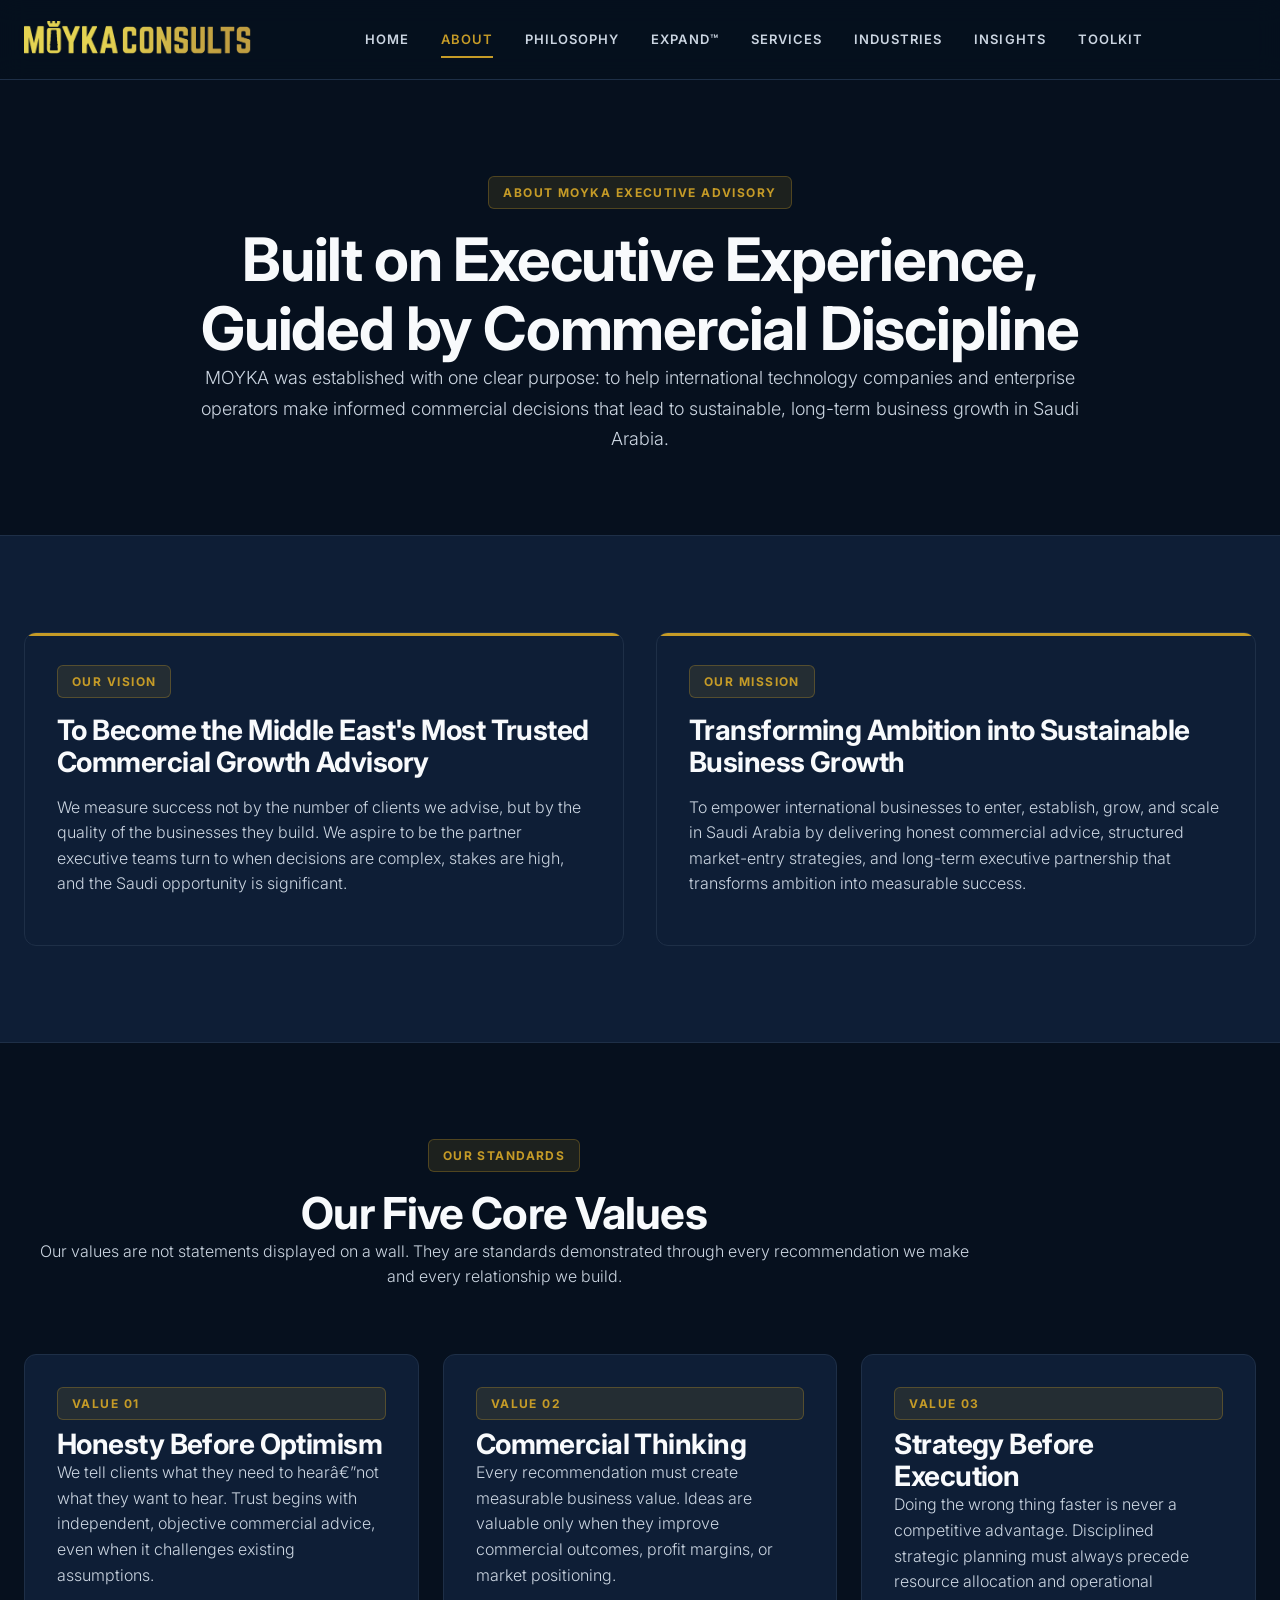
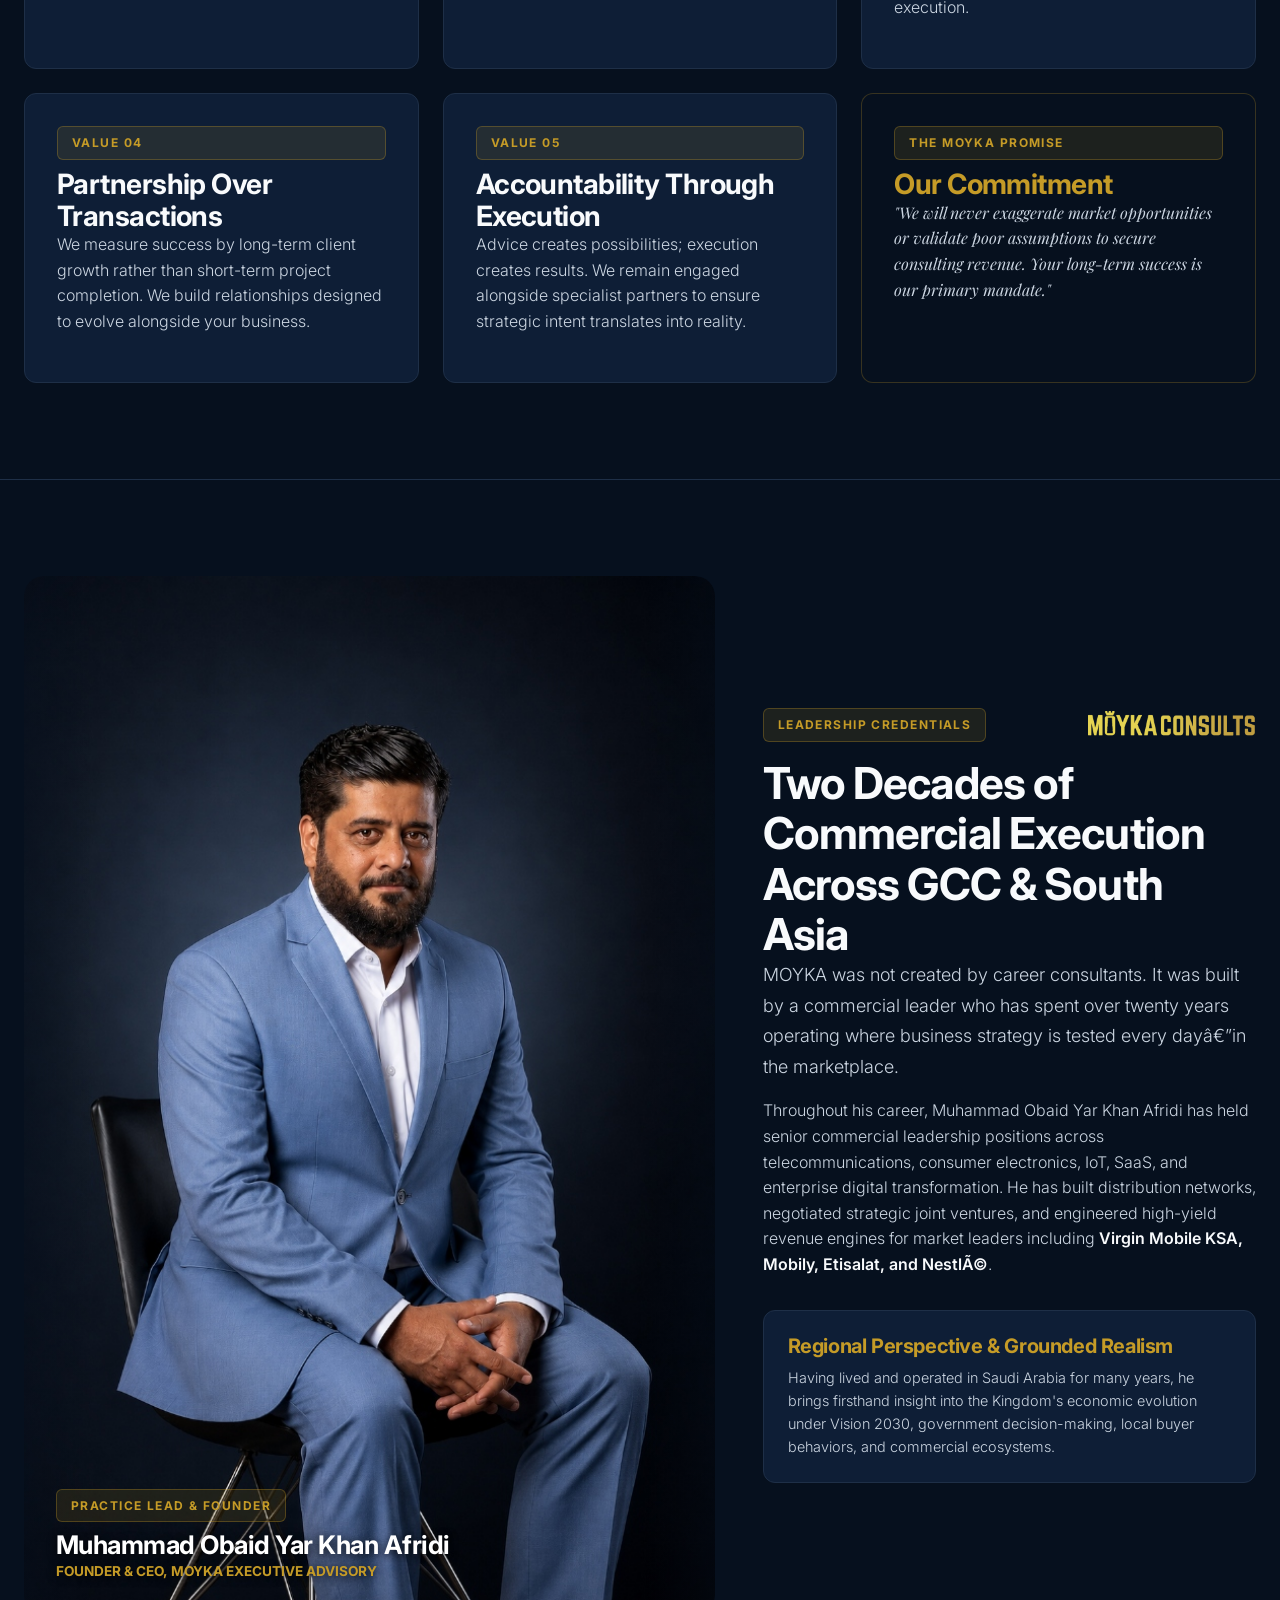
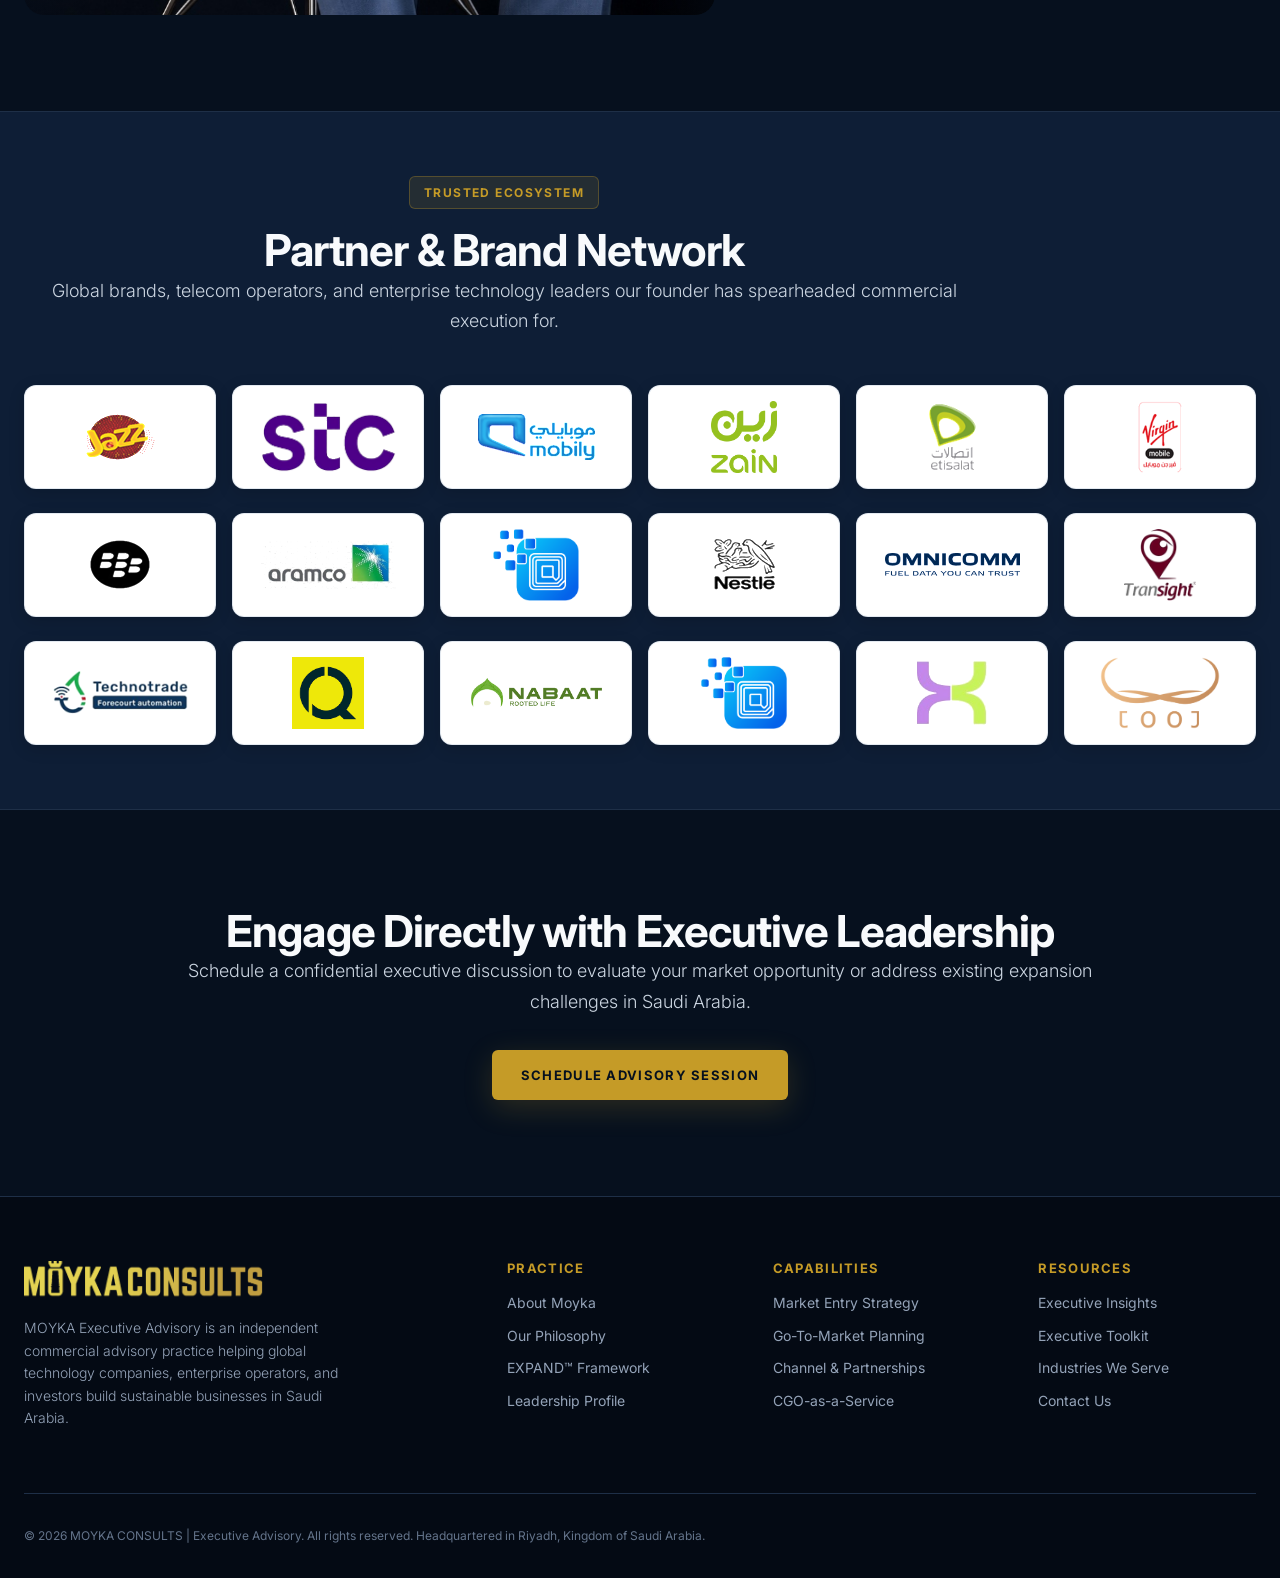
==== about.html @ 483d8759 "Add files via upload" ====
<!DOCTYPE html>
<html lang="en">
<head>
  <meta charset="UTF-8">
  <meta name="viewport" content="width=device-width, initial-scale=1.0">
  <title>About Moyka | MOYKA Executive Advisory</title>
  <meta name="description" content="Learn about MOYKA Executive Advisory, our vision, mission, core values, and founder leadership profile led by Muhammad Obaid Yar Khan Afridi.">
  
  <link rel="preconnect" href="https://fonts.googleapis.com">
  <link rel="preconnect" href="https://fonts.gstatic.com" crossorigin>
  <link href="https://fonts.googleapis.com/css2?family=Inter:wght@300;400;500;600;700;800&family=Playfair+Display:ital,wght@0,500;0,600;0,700;1,400&display=swap" rel="stylesheet">
  
  <link rel="stylesheet" href="assets/css/variables.css">
  <link rel="stylesheet" href="assets/css/global.css">
  <link rel="stylesheet" href="assets/css/components.css">
  <link rel="stylesheet" href="assets/css/pages.css">
</head>
<body>

  <!-- Header -->
  <header class="site-header">
    <div class="container header-container">
      <a href="index.html" class="logo-brand">
        <img src="assets/images/moyka-logo.png" alt="MOYKA CONSULTS" style="height: 38px; width: auto; object-fit: contain;">
      </a>
      <nav class="nav-desktop">
        <a href="index.html" class="nav-link">Home</a>
        <a href="about.html" class="nav-link active">About</a>
        <a href="philosophy.html" class="nav-link">Philosophy</a>
        <a href="expand.html" class="nav-link">EXPAND&trade;</a>
        <a href="services.html" class="nav-link">Services</a>
        <a href="industries.html" class="nav-link">Industries</a>
        <a href="insights.html" class="nav-link">Insights</a>
        <a href="toolkit.html" class="nav-link">Toolkit</a>
      </nav>
      <div style="display: flex; align-items: center; gap: 1.25rem;">
        <a href="contact.html" class="btn btn-outline-gold" style="display: none; @media(min-width: 768px){display: inline-flex;}">Get Diagnostic Audit</a>
        <button type="button" class="mobile-menu-btn" id="mobile-menu-btn" aria-label="Toggle menu">
          <span></span><span></span><span></span>
        </button>
      </div>
    </div>
  </header>

  <!-- Mobile Drawer -->
  <div class="mobile-drawer" id="mobile-drawer">
    <div style="display: flex; justify-content: center; margin-bottom: 1rem;">
      <img src="assets/images/moyka-logo.png" alt="MOYKA CONSULTS" style="height: 36px; width: auto;">
    </div>
    <a href="index.html" class="nav-link">Home</a>
    <a href="about.html" class="nav-link active">About Moyka</a>
    <a href="philosophy.html" class="nav-link">Our Philosophy</a>
    <a href="expand.html" class="nav-link">The EXPAND&trade; Framework</a>
    <a href="services.html" class="nav-link">Executive Services</a>
    <a href="industries.html" class="nav-link">Industries We Serve</a>
    <a href="insights.html" class="nav-link">Thought Leadership</a>
    <a href="toolkit.html" class="nav-link">Executive Toolkit</a>
    <a href="contact.html" class="btn btn-gold" style="margin-top: 1rem; width: 100%;">Book Advisory Call</a>
  </div>

  <main>
    <!-- PAGE HERO -->
    <section class="bg-deep" style="padding-top: var(--space-4xl); padding-bottom: var(--space-3xl);">
      <div class="container text-center container-narrow">
        <span class="badge-tag">ABOUT MOYKA EXECUTIVE ADVISORY</span>
        <h1 style="margin-top: var(--space-md);">Built on Executive Experience, Guided by Commercial Discipline</h1>
        <p class="lead">MOYKA was established with one clear purpose: to help international technology companies and enterprise operators make informed commercial decisions that lead to sustainable, long-term business growth in Saudi Arabia.</p>
      </div>
    </section>

    <!-- VISION & MISSION -->
    <section class="bg-slate section-border-top">
      <div class="container">
        <div class="grid-2col">
          <div class="card-executive card-gold-accent">
            <span class="badge-tag" style="align-self: flex-start; margin-bottom: var(--space-md);">OUR VISION</span>
            <h3 style="margin-bottom: var(--space-md);">To Become the Middle East's Most Trusted Commercial Growth Advisory</h3>
            <p>We measure success not by the number of clients we advise, but by the quality of the businesses they build. We aspire to be the partner executive teams turn to when decisions are complex, stakes are high, and the Saudi opportunity is significant.</p>
          </div>

          <div class="card-executive card-gold-accent">
            <span class="badge-tag" style="align-self: flex-start; margin-bottom: var(--space-md);">OUR MISSION</span>
            <h3 style="margin-bottom: var(--space-md);">Transforming Ambition into Sustainable Business Growth</h3>
            <p>To empower international businesses to enter, establish, grow, and scale in Saudi Arabia by delivering honest commercial advice, structured market-entry strategies, and long-term executive partnership that transforms ambition into measurable success.</p>
          </div>
        </div>
      </div>
    </section>

    <!-- CORE VALUES -->
    <section class="bg-deep section-border-top">
      <div class="container">
        <div class="text-center container-narrow" style="margin-bottom: var(--space-3xl);">
          <span class="badge-tag">OUR STANDARDS</span>
          <h2 style="margin-top: var(--space-md);">Our Five Core Values</h2>
          <p>Our values are not statements displayed on a wall. They are standards demonstrated through every recommendation we make and every relationship we build.</p>
        </div>

        <div class="grid-3col">
          <div class="card-executive">
            <span class="badge-tag" style="margin-bottom: var(--space-sm);">VALUE 01</span>
            <h3>Honesty Before Optimism</h3>
            <p>We tell clients what they need to hearâ€”not what they want to hear. Trust begins with independent, objective commercial advice, even when it challenges existing assumptions.</p>
          </div>

          <div class="card-executive">
            <span class="badge-tag" style="margin-bottom: var(--space-sm);">VALUE 02</span>
            <h3>Commercial Thinking</h3>
            <p>Every recommendation must create measurable business value. Ideas are valuable only when they improve commercial outcomes, profit margins, or market positioning.</p>
          </div>

          <div class="card-executive">
            <span class="badge-tag" style="margin-bottom: var(--space-sm);">VALUE 03</span>
            <h3>Strategy Before Execution</h3>
            <p>Doing the wrong thing faster is never a competitive advantage. Disciplined strategic planning must always precede resource allocation and operational execution.</p>
          </div>

          <div class="card-executive">
            <span class="badge-tag" style="margin-bottom: var(--space-sm);">VALUE 04</span>
            <h3>Partnership Over Transactions</h3>
            <p>We measure success by long-term client growth rather than short-term project completion. We build relationships designed to evolve alongside your business.</p>
          </div>

          <div class="card-executive">
            <span class="badge-tag" style="margin-bottom: var(--space-sm);">VALUE 05</span>
            <h3>Accountability Through Execution</h3>
            <p>Advice creates possibilities; execution creates results. We remain engaged alongside specialist partners to ensure strategic intent translates into reality.</p>
          </div>

          <div class="card-executive" style="background-color: var(--color-brand-deep); border-color: var(--color-brand-gold-glow);">
            <span class="badge-tag" style="margin-bottom: var(--space-sm);">THE MOYKA PROMISE</span>
            <h3 style="color: var(--color-brand-gold);">Our Commitment</h3>
            <p class="font-serif" style="font-style: italic;">"We will never exaggerate market opportunities or validate poor assumptions to secure consulting revenue. Your long-term success is our primary mandate."</p>
          </div>
        </div>
      </div>
    </section>

    <!-- FOUNDER & LEADERSHIP CREDENTIALS SEGMENT -->
    <section id="leadership" class="bg-deep section-border-top">
      <div class="container">
        <div class="hero-grid">
          <!-- Seamless Borderless Founder Portrait Container -->
          <div>
            <div class="founder-seamless-container">
              <img src="assets/images/founder-full.jpg" alt="Muhammad Obaid Yar Khan Afridi - Founder & Practice Lead" class="founder-seamless-img">
              
              <!-- Multi-directional gradient overlays melting background into website navy theme (#06101E) -->
              <div class="founder-blend-bottom"></div>
              <div class="founder-blend-sides"></div>
              <div class="founder-blend-top"></div>

              <div class="founder-seamless-meta">
                <span class="badge-tag" style="margin-bottom: 8px;">PRACTICE LEAD & FOUNDER</span>
                <h3 style="font-size: 1.6rem; margin-bottom: 2px; color: #FFFFFF; text-shadow: 0 2px 10px rgba(0,0,0,0.8);">Muhammad Obaid Yar Khan Afridi</h3>
                <p style="font-size: 0.85rem; color: var(--color-brand-gold); margin-bottom: 0; font-weight: 700; text-transform: uppercase; text-shadow: 0 2px 8px rgba(0,0,0,0.8);">Founder & CEO, MOYKA Executive Advisory</p>
              </div>
            </div>
          </div>

          <!-- Founder Bio & Leadership Credentials Content -->
          <div>
            <div style="display: flex; justify-content: space-between; align-items: center;">
              <span class="badge-tag">LEADERSHIP CREDENTIALS</span>
              <img src="assets/images/moyka-logo.png" alt="MOYKA CONSULTS Logo" style="height: 28px; width: auto;">
            </div>
            <h2 style="margin-top: var(--space-md);">Two Decades of Commercial Execution Across GCC & South Asia</h2>
            
            <p class="lead">MOYKA was not created by career consultants. It was built by a commercial leader who has spent over twenty years operating where business strategy is tested every dayâ€”in the marketplace.</p>
            
            <p>Throughout his career, Muhammad Obaid Yar Khan Afridi has held senior commercial leadership positions across telecommunications, consumer electronics, IoT, SaaS, and enterprise digital transformation. He has built distribution networks, negotiated strategic joint ventures, and engineered high-yield revenue engines for market leaders including <strong>Virgin Mobile KSA, Mobily, Etisalat, and NestlÃ©</strong>.</p>

            <div style="background: var(--color-brand-slate); padding: var(--space-lg); border-radius: var(--radius-md); border: 1px solid var(--color-brand-border); margin-top: var(--space-xl);">
              <h4 style="color: var(--color-brand-gold); margin-bottom: 8px;">Regional Perspective & Grounded Realism</h4>
              <p style="font-size: 0.9rem; margin-bottom: 0;">Having lived and operated in Saudi Arabia for many years, he brings firsthand insight into the Kingdom's economic evolution under Vision 2030, government decision-making, local buyer behaviors, and commercial ecosystems.</p>
            </div>
          </div>
        </div>
      </div>
    </section>

    <!-- PARTNER & BRAND NETWORK SEGMENT (3 CLEAN ROWS WITH UNIFORM-SIZED CARDS & LOGO WRAPPERS) -->
    <section class="bg-slate section-border-top" style="padding-top: var(--space-3xl); padding-bottom: var(--space-3xl);">
      <div class="container">
        <div class="text-center container-narrow" style="margin-bottom: var(--space-2xl);">
          <span class="badge-tag">TRUSTED ECOSYSTEM</span>
          <h2 style="margin-top: var(--space-md);">Partner & Brand Network</h2>
          <p class="lead">Global brands, telecom operators, and enterprise technology leaders our founder has spearheaded commercial execution for.</p>
        </div>

                <div class="partner-section-clean">
          
          <!-- ROW 1 (6 OFFICIAL BRAND LOGO CARDS) -->
          <div class="partner-row-clean">
            <div class="logo-card-item">
              <div class="logo-img-wrapper">
                <img src="assets/images/logos/logo-aramco.png" alt="Saudi Aramco">
              </div>
            </div>
            <div class="logo-card-item">
              <div class="logo-img-wrapper">
                <img src="assets/images/logos/logo-stc.png" alt="STC Telecom">
              </div>
            </div>
            <div class="logo-card-item">
              <div class="logo-img-wrapper">
                <img src="assets/images/logos/logo-mobily.png" alt="Mobily KSA">
              </div>
            </div>
            <div class="logo-card-item">
              <div class="logo-img-wrapper">
                <img src="assets/images/logos/logo-zain.png" alt="Zain KSA">
              </div>
            </div>
            <div class="logo-card-item">
              <div class="logo-img-wrapper">
                <img src="assets/images/logos/logo-etisalat.png" alt="Etisalat Group">
              </div>
            </div>
            <div class="logo-card-item">
              <div class="logo-img-wrapper">
                <img src="assets/images/logos/logo-virgin.png" alt="Virgin Mobile">
              </div>
            </div>
          </div>

          <!-- ROW 2 (6 OFFICIAL BRAND LOGO CARDS) -->
          <div class="partner-row-clean">
            <div class="logo-card-item">
              <div class="logo-img-wrapper">
                <img src="assets/images/logos/logo-blackberry.png" alt="BlackBerry">
              </div>
            </div>
            <div class="logo-card-item">
              <div class="logo-img-wrapper">
                <img src="assets/images/logos/logo-jazz.png" alt="Jazz Telecom">
              </div>
            </div>
            <div class="logo-card-item">
              <div class="logo-img-wrapper">
                <img src="assets/images/logos/logo-tech-iot.png" alt="IoT & Tech Partner">
              </div>
            </div>
            <div class="logo-card-item">
              <div class="logo-img-wrapper">
                <img src="assets/images/logos/logo-nestle.png" alt="NestlÃ© Global">
              </div>
            </div>
            <div class="logo-card-item">
              <div class="logo-img-wrapper">
                <img src="assets/images/logos/logo-omnicomm.png" alt="Omnicomm IoT">
              </div>
            </div>
            <div class="logo-card-item">
              <div class="logo-img-wrapper">
                <img src="assets/images/logos/logo-transight.png" alt="Transight IoT">
              </div>
            </div>
          </div>

          <!-- ROW 3 (6 OFFICIAL BRAND LOGO CARDS) -->
          <div class="partner-row-clean">
            <div class="logo-card-item">
              <div class="logo-img-wrapper">
                <img src="assets/images/logos/logo-technotrade.png" alt="Technotrade">
              </div>
            </div>
            <div class="logo-card-item">
              <div class="logo-img-wrapper">
                <img src="assets/images/logos/logo-qarrib.png" alt="Qarrib Digital">
              </div>
            </div>
            <div class="logo-card-item">
              <div class="logo-img-wrapper">
                <img src="assets/images/logos/logo-nabaat.png" alt="Nabaat Solutions">
              </div>
            </div>
            <div class="logo-card-item">
              <div class="logo-img-wrapper">
                <img src="assets/images/logos/logo-logigates.png" alt="LogiGates Tech">
              </div>
            </div>
            <div class="logo-card-item">
              <div class="logo-img-wrapper">
                <img src="assets/images/logos/logo-xprologic.png" alt="Xprologic">
              </div>
            </div>
            <div class="logo-card-item">
              <div class="logo-img-wrapper">
                <img src="assets/images/logos/logo-toojwear.png" alt="Toojwear">
              </div>
            </div>
          </div>

        </div>
      </div>
    </section>

    <!-- CALL TO ACTION -->
    <section class="bg-deep section-border-top">
      <div class="container text-center container-narrow">
        <h2>Engage Directly with Executive Leadership</h2>
        <p class="lead" style="margin-bottom: var(--space-xl);">Schedule a confidential executive discussion to evaluate your market opportunity or address existing expansion challenges in Saudi Arabia.</p>
        <a href="contact.html" class="btn btn-gold">Schedule Advisory Session</a>
      </div>
    </section>
  </main>

  <!-- Footer -->
  <footer class="site-footer">
    <div class="container">
      <div class="footer-grid">
        <div class="footer-brand">
          <a href="index.html" class="logo-brand">
            <img src="assets/images/moyka-logo.png" alt="MOYKA CONSULTS" style="height: 40px; width: auto; object-fit: contain;">
          </a>
          <p>MOYKA Executive Advisory is an independent commercial advisory practice helping global technology companies, enterprise operators, and investors build sustainable businesses in Saudi Arabia.</p>
        </div>
        <div>
          <h4 class="footer-title">Practice</h4>
          <div class="footer-links">
            <a href="about.html">About Moyka</a>
            <a href="philosophy.html">Our Philosophy</a>
            <a href="expand.html">EXPAND&trade; Framework</a>
            <a href="about.html#leadership">Leadership Profile</a>
          </div>
        </div>
        <div>
          <h4 class="footer-title">Capabilities</h4>
          <div class="footer-links">
            <a href="services.html">Market Entry Strategy</a>
            <a href="services.html">Go-To-Market Planning</a>
            <a href="services.html">Channel & Partnerships</a>
            <a href="services.html">CGO-as-a-Service</a>
          </div>
        </div>
        <div>
          <h4 class="footer-title">Resources</h4>
          <div class="footer-links">
            <a href="insights.html">Executive Insights</a>
            <a href="toolkit.html">Executive Toolkit</a>
            <a href="industries.html">Industries We Serve</a>
            <a href="contact.html">Contact Us</a>
          </div>
        </div>
      </div>
      <div class="footer-bottom">
        <div>&copy; 2026 MOYKA CONSULTS | Executive Advisory. All rights reserved. Headquartered in Riyadh, Kingdom of Saudi Arabia.</div>
      </div>
    </div>
  </footer>

  <script src="assets/js/main.js"></script>
  <script src="assets/js/interactive.js"></script>
</body>
</html>
---- assets/css/variables.css ----
/* ==========================================================================
   MOYKA EXECUTIVE ADVISORY - CSS VARIABLES & DESIGN TOKENS
   Brand identity derived and evolved from moykaconsults.com
   ========================================================================== */

:root {
  /* Color Palette */
  --color-brand-deep: #06101E;        /* Deep Slate / Dark Navy background */
  --color-brand-slate: #0E1E36;       /* Card & Container surface background */
  --color-brand-slate-hover: #132746; /* Card hover background */
  --color-brand-border: #1E2F47;      /* Subtle 1px border divider */
  --color-brand-border-glow: #2A4365; /* Active/Hover border glow */
  
  --color-brand-gold: #C59B27;        /* Exact Brand Gold */
  --color-brand-gold-hover: #B8972F;  /* Hover/Active brand gold */
  --color-brand-gold-light: rgba(197, 155, 39, 0.12); /* Subtle gold badge background */
  --color-brand-gold-glow: rgba(197, 155, 39, 0.25);  /* Gold outline glow */
  
  --color-brand-accent: #22D3EE;      /* Electric Cyan highlight indicator */
  --color-brand-accent-light: rgba(34, 211, 238, 0.1);

  /* Typography Colors */
  --color-text-primary: #F8FAFC;      /* High contrast white headings */
  --color-text-secondary: #CBD5E1;    /* Standard readable text */
  --color-text-muted: #94A3B8;        /* Muted metadata / labels */
  --color-text-dim: #64748B;          /* Darker muted text */

  /* Typography Fonts */
  --font-sans: 'Inter', -apple-system, BlinkMacSystemFont, 'Segoe UI', Roboto, Helvetica, Arial, sans-serif;
  --font-serif: 'Playfair Display', Georgia, 'Times New Roman', serif;

  /* Font Weights */
  --weight-light: 300;
  --weight-regular: 400;
  --weight-medium: 500;
  --weight-semibold: 600;
  --weight-bold: 700;
  --weight-extrabold: 800;

  /* Spacing Scale */
  --space-xs: 0.25rem;  /* 4px */
  --space-sm: 0.5rem;   /* 8px */
  --space-md: 1rem;     /* 16px */
  --space-lg: 1.5rem;   /* 24px */
  --space-xl: 2rem;     /* 32px */
  --space-2xl: 3rem;    /* 48px */
  --space-3xl: 4rem;    /* 64px */
  --space-4xl: 6rem;    /* 96px */

  /* Layout Boundaries */
  --container-max-width: 1280px;
  --container-narrow-width: 960px;
  --header-height: 80px;

  /* Transitions & Radii */
  --radius-sm: 6px;
  --radius-md: 12px;
  --radius-lg: 20px;
  --radius-xl: 30px;
  --radius-full: 9999px;

  --transition-fast: 0.2s cubic-bezier(0.16, 1, 0.3, 1);
  --transition-normal: 0.35s cubic-bezier(0.16, 1, 0.3, 1);
  --transition-slow: 0.6s cubic-bezier(0.16, 1, 0.3, 1);

  /* Elevation Shadows */
  --shadow-sm: 0 2px 8px rgba(0, 0, 0, 0.4);
  --shadow-md: 0 8px 24px rgba(0, 0, 0, 0.5);
  --shadow-lg: 0 16px 48px rgba(0, 0, 0, 0.6);
  --shadow-gold: 0 8px 30px rgba(197, 155, 39, 0.2);
}
---- assets/css/global.css ----
/* ==========================================================================
   MOYKA EXECUTIVE ADVISORY - GLOBAL STYLES & RESET
   ========================================================================== */

*, *::before, *::after {
  box-sizing: border-box;
  margin: 0;
  padding: 0;
}

html {
  font-family: var(--font-sans);
  font-size: 16px;
  line-height: 1.6;
  color: var(--color-text-secondary);
  background-color: var(--color-brand-deep);
  scroll-behavior: smooth;
  -webkit-font-smoothing: antialiased;
  -moz-osx-font-smoothing: grayscale;
}

body {
  min-height: 100vh;
  display: flex;
  flex-direction: column;
  overflow-x: hidden;
}

/* Typography Base */
h1, h2, h3, h4, h5, h6 {
  color: var(--color-text-primary);
  font-weight: var(--weight-bold);
  line-height: 1.15;
  letter-spacing: -0.02em;
}

h1 { font-size: clamp(2.25rem, 5vw, 3.75rem); }
h2 { font-size: clamp(1.75rem, 3.5vw, 2.75rem); }
h3 { font-size: clamp(1.25rem, 2.5vw, 1.75rem); }
h4 { font-size: clamp(1.1rem, 2vw, 1.25rem); }

p {
  margin-bottom: var(--space-md);
  color: var(--color-text-secondary);
  font-weight: var(--weight-light);
}

p.lead {
  font-size: 1.125rem;
  line-height: 1.7;
  color: var(--color-text-secondary);
}

strong {
  color: var(--color-text-primary);
  font-weight: var(--weight-semibold);
}

a {
  color: var(--color-brand-gold);
  text-decoration: none;
  transition: color var(--transition-fast);
}

a:hover {
  color: var(--color-brand-gold-hover);
}

ul, ol {
  list-style: none;
}

img, svg {
  max-width: 100%;
  height: auto;
  display: block;
}

/* Section Layout Grid & Containers */
.container {
  width: 100%;
  max-width: var(--container-max-width);
  margin-left: auto;
  margin-right: auto;
  padding-left: var(--space-lg);
  padding-right: var(--space-lg);
}

.container-narrow {
  max-width: var(--container-narrow-width);
}

section {
  padding-top: var(--space-3xl);
  padding-bottom: var(--space-3xl);
  position: relative;
}

@media (min-width: 992px) {
  section {
    padding-top: var(--space-4xl);
    padding-bottom: var(--space-4xl);
  }
}

.section-border-top {
  border-top: 1px solid var(--color-brand-border);
}

.section-border-bottom {
  border-bottom: 1px solid var(--color-brand-border);
}

.bg-slate {
  background-color: var(--color-brand-slate);
}

.bg-deep {
  background-color: var(--color-brand-deep);
}

/* Utility Helpers */
.text-center { text-align: center; }
.text-left { text-align: left; }
.text-right { text-align: right; }

.text-gold { color: var(--color-brand-gold); }
.text-cyan { color: var(--color-brand-accent); }
.text-white { color: var(--color-text-primary); }

.font-serif { font-family: var(--font-serif); }
.font-sans { font-family: var(--font-sans); }

.badge-tag {
  display: inline-flex;
  align-items: center;
  gap: var(--space-xs);
  padding: 6px 14px;
  background-color: var(--color-brand-gold-light);
  border: 1px solid rgba(197, 155, 39, 0.3);
  border-radius: var(--radius-sm);
  color: var(--color-brand-gold);
  font-size: 0.75rem;
  font-weight: var(--weight-bold);
  text-transform: uppercase;
  letter-spacing: 0.12em;
}

.badge-tag-cyan {
  background-color: var(--color-brand-accent-light);
  border-color: rgba(34, 211, 238, 0.3);
  color: var(--color-brand-accent);
}

/* Accessibility Focus States */
:focus-visible {
  outline: 2px solid var(--color-brand-gold);
  outline-offset: 4px;
}
---- assets/css/components.css ----
/* ==========================================================================
   MOYKA EXECUTIVE ADVISORY - REUSABLE COMPONENTS
   ========================================================================== */

/* 1. Header & Executive Navbar */
.site-header {
  position: sticky;
  top: 0;
  z-index: 1000;
  height: var(--header-height);
  background-color: rgba(6, 16, 30, 0.94);
  backdrop-filter: blur(12px);
  -webkit-backdrop-filter: blur(12px);
  border-bottom: 1px solid var(--color-brand-border);
  transition: background-color var(--transition-normal);
}

.header-container {
  display: flex;
  align-items: center;
  justify-content: space-between;
  height: 100%;
}

.logo-brand {
  display: flex;
  align-items: center;
  gap: var(--space-md);
  text-decoration: none;
}

.logo-svg {
  height: 36px;
  width: auto;
}

.logo-text {
  font-size: 1.25rem;
  font-weight: var(--weight-extrabold);
  color: var(--color-text-primary);
  letter-spacing: 0.1em;
  text-transform: uppercase;
}

.logo-text span {
  color: var(--color-brand-gold);
}

.nav-desktop {
  display: none;
  align-items: center;
  gap: var(--space-xl);
}

@media (min-width: 1024px) {
  .nav-desktop {
    display: flex;
  }
}

.nav-link {
  font-size: 0.8125rem;
  font-weight: var(--weight-semibold);
  color: var(--color-text-secondary);
  text-transform: uppercase;
  letter-spacing: 0.08em;
  padding: 8px 0;
  position: relative;
  transition: color var(--transition-fast);
}

.nav-link:hover, .nav-link.active {
  color: var(--color-brand-gold);
}

.nav-link.active::after {
  content: '';
  position: absolute;
  bottom: 0;
  left: 0;
  width: 100%;
  height: 2px;
  background-color: var(--color-brand-gold);
}

/* Mobile Toggle */
.mobile-menu-btn {
  display: flex;
  flex-direction: column;
  justify-content: center;
  gap: 6px;
  width: 40px;
  height: 40px;
  background: transparent;
  border: 1px solid var(--color-brand-border);
  border-radius: var(--radius-sm);
  cursor: pointer;
  padding: 8px;
}

@media (min-width: 1024px) {
  .mobile-menu-btn {
    display: none;
  }
}

.mobile-menu-btn span {
  display: block;
  width: 100%;
  height: 2px;
  background-color: var(--color-text-primary);
  transition: transform var(--transition-fast), opacity var(--transition-fast);
}

/* Mobile Drawer */
.mobile-drawer {
  position: fixed;
  top: var(--header-height);
  left: 0;
  width: 100%;
  height: calc(100vh - var(--header-height));
  background-color: var(--color-brand-slate);
  border-bottom: 1px solid var(--color-brand-border);
  padding: var(--space-xl);
  display: flex;
  flex-direction: column;
  gap: var(--space-md);
  transform: translateY(-100%);
  opacity: 0;
  visibility: hidden;
  transition: transform var(--transition-normal), opacity var(--transition-normal), visibility var(--transition-normal);
  z-index: 999;
  overflow-y: auto;
}

.mobile-drawer.open {
  transform: translateY(0);
  opacity: 1;
  visibility: visible;
}

.mobile-drawer .nav-link {
  font-size: 1.1rem;
  padding: var(--space-sm) 0;
  border-bottom: 1px solid var(--color-brand-border);
}

/* 2. Buttons & Actions */
.btn {
  display: inline-flex;
  align-items: center;
  justify-content: center;
  gap: var(--space-sm);
  padding: 14px 28px;
  border-radius: var(--radius-sm);
  font-size: 0.8125rem;
  font-weight: var(--weight-bold);
  text-transform: uppercase;
  letter-spacing: 0.1em;
  transition: all var(--transition-normal);
  cursor: pointer;
  border: 1px solid transparent;
  text-decoration: none;
  white-space: nowrap;
}

.btn-gold {
  background-color: var(--color-brand-gold);
  color: var(--color-brand-deep);
  box-shadow: var(--shadow-gold);
}

.btn-gold:hover {
  background-color: var(--color-brand-gold-hover);
  color: var(--color-brand-deep);
  transform: translateY(-2px);
}

.btn-outline-gold {
  background-color: transparent;
  border-color: rgba(197, 155, 39, 0.6);
  color: var(--color-brand-gold);
}

.btn-outline-gold:hover {
  background-color: var(--color-brand-gold);
  color: var(--color-brand-deep);
  border-color: var(--color-brand-gold);
  transform: translateY(-2px);
}

.btn-ghost {
  background-color: rgba(255, 255, 255, 0.04);
  border-color: var(--color-brand-border);
  color: var(--color-text-primary);
}

.btn-ghost:hover {
  background-color: rgba(255, 255, 255, 0.08);
  border-color: var(--color-brand-border-glow);
  transform: translateY(-2px);
}

/* 3. Cards & Containers */
.card-executive {
  background-color: var(--color-brand-slate);
  border: 1px solid var(--color-brand-border);
  border-radius: var(--radius-md);
  padding: var(--space-xl);
  transition: transform var(--transition-normal), border-color var(--transition-normal), box-shadow var(--transition-normal);
  height: 100%;
  display: flex;
  flex-direction: column;
}

.card-executive:hover {
  border-color: var(--color-brand-border-glow);
  transform: translateY(-4px);
  box-shadow: var(--shadow-md);
}

.card-gold-accent {
  position: relative;
  overflow: hidden;
}

.card-gold-accent::before {
  content: '';
  position: absolute;
  top: 0;
  left: 0;
  right: 0;
  height: 3px;
  background-color: var(--color-brand-gold);
}

/* 4. SEAMLESS BORDERLESS & BACKGROUND-BLENDED FOUNDER PORTRAIT COMPONENT */
.founder-seamless-container {
  position: relative;
  width: 100%;
  border-radius: var(--radius-lg);
  overflow: hidden;
  background: transparent;
  border: none;
  box-shadow: none;
}

.founder-seamless-img {
  width: 100%;
  height: auto;
  max-height: none;
  object-fit: contain;
  display: block;
  border-radius: var(--radius-lg);
  transition: transform var(--transition-slow);
}

.founder-seamless-container:hover .founder-seamless-img {
  transform: scale(1.02);
}

/* Subtle Gradient Edge Blend (preserves full image visibility) */
.founder-blend-bottom {
  position: absolute;
  inset-x: 0;
  bottom: 0;
  height: 25%;
  background: linear-gradient(to top, var(--color-brand-deep) 0%, transparent 100%);
  pointer-events: none;
}

.founder-blend-sides {
  position: absolute;
  inset: 0;
  background: linear-gradient(to right, rgba(6, 16, 30, 0.4) 0%, transparent 10%, transparent 90%, rgba(6, 16, 30, 0.4) 100%);
  pointer-events: none;
}

.founder-blend-top {
  position: absolute;
  inset-x: 0;
  top: 0;
  height: 15%;
  background: linear-gradient(to bottom, rgba(6, 16, 30, 0.4) 0%, transparent 100%);
  pointer-events: none;
}

.founder-seamless-meta {
  position: absolute;
  bottom: 0;
  inset-x: 0;
  padding: var(--space-xl);
  z-index: 10;
  text-align: left;
}

/* 5. Process & Step Cards */
.process-step-card {
  background-color: var(--color-brand-slate);
  border: 1px solid var(--color-brand-border);
  border-radius: var(--radius-md);
  padding: var(--space-lg);
  position: relative;
}

.process-step-num {
  position: absolute;
  top: var(--space-md);
  right: var(--space-md);
  font-size: 1.5rem;
  font-weight: var(--weight-extrabold);
  color: rgba(197, 155, 39, 0.25);
}

/* 6. Form Control Styles */
.form-group {
  margin-bottom: var(--space-lg);
}

.form-label {
  display: block;
  font-size: 0.8125rem;
  font-weight: var(--weight-semibold);
  color: var(--color-text-secondary);
  margin-bottom: var(--space-xs);
  text-transform: uppercase;
  letter-spacing: 0.05em;
}

.form-control {
  width: 100%;
  padding: 14px 18px;
  background-color: var(--color-brand-deep);
  border: 1px solid var(--color-brand-border);
  border-radius: var(--radius-sm);
  color: var(--color-text-primary);
  font-family: var(--font-sans);
  font-size: 0.95rem;
  transition: border-color var(--transition-fast), box-shadow var(--transition-fast);
}

.form-control:focus {
  outline: none;
  border-color: var(--color-brand-gold);
  box-shadow: 0 0 0 3px rgba(197, 155, 39, 0.15);
}

textarea.form-control {
  min-height: 140px;
  resize: vertical;
}

/* 7. Footer */
.site-footer {
  background-color: #040A14;
  border-top: 1px solid var(--color-brand-border);
  padding-top: var(--space-3xl);
  padding-bottom: var(--space-xl);
  margin-top: auto;
}

.footer-grid {
  display: grid;
  grid-template-columns: 1fr;
  gap: var(--space-2xl);
  margin-bottom: var(--space-2xl);
}

@media (min-width: 768px) {
  .footer-grid {
    grid-template-columns: 2fr repeat(3, 1fr);
  }
}

.footer-brand p {
  font-size: 0.875rem;
  color: var(--color-text-muted);
  max-width: 320px;
  margin-top: var(--space-md);
}

.footer-title {
  font-size: 0.8125rem;
  font-weight: var(--weight-bold);
  color: var(--color-brand-gold);
  text-transform: uppercase;
  letter-spacing: 0.1em;
  margin-bottom: var(--space-md);
}

.footer-links {
  display: flex;
  flex-direction: column;
  gap: 10px;
}

.footer-links a {
  color: var(--color-text-muted);
  font-size: 0.875rem;
  transition: color var(--transition-fast);
}

.footer-links a:hover {
  color: var(--color-text-primary);
}

.footer-bottom {
  padding-top: var(--space-xl);
  border-top: 1px solid var(--color-brand-border);
  display: flex;
  flex-direction: column;
  gap: var(--space-md);
  align-items: center;
  justify-content: space-between;
  font-size: 0.75rem;
  color: var(--color-text-dim);
}

@media (min-width: 768px) {
  .footer-bottom {
    flex-direction: row;
  }
}

/* FLOATING EXECUTIVE SCROLL INDICATOR WITH MÖYKA GOLD EMBLEM */
.scroll-indicator-widget {
  position: fixed;
  right: 28px;
  bottom: 28px;
  z-index: 9999;
  width: 52px;
  height: 52px;
  border-radius: 50%;
  background: rgba(11, 26, 44, 0.88);
  backdrop-filter: blur(12px);
  -webkit-backdrop-filter: blur(12px);
  border: 1.5px solid var(--color-brand-gold);
  box-shadow: 0 8px 24px rgba(0, 0, 0, 0.4), 0 0 15px rgba(197, 155, 39, 0.3);
  display: flex;
  align-items: center;
  justify-content: center;
  cursor: pointer;
  opacity: 0;
  visibility: hidden;
  transform: translateY(20px) scale(0.9);
  transition: opacity 0.3s ease, visibility 0.3s ease, transform 0.3s ease, box-shadow 0.3s ease;
}

.scroll-indicator-widget.visible {
  opacity: 1;
  visibility: visible;
  transform: translateY(0) scale(1);
}

.scroll-indicator-widget:hover {
  transform: translateY(-4px) scale(1.08);
  box-shadow: 0 12px 28px rgba(0, 0, 0, 0.5), 0 0 25px rgba(197, 155, 39, 0.6);
  border-color: #F3E5AB;
}

.scroll-indicator-emblem {
  width: 20px;
  height: auto;
  max-height: 28px;
  object-fit: contain;
  transition: transform 0.15s ease-out;
  filter: drop-shadow(0 2px 4px rgba(0, 0, 0, 0.5));
}

/* Progress SVG Ring overlay */
.scroll-progress-ring {
  position: absolute;
  inset: -2px;
  width: 56px;
  height: 56px;
  pointer-events: none;
}

.scroll-progress-circle {
  fill: none;
  stroke: var(--color-brand-gold);
  stroke-width: 2.5;
  stroke-linecap: round;
  stroke-dasharray: 164;
  stroke-dashoffset: 164;
  transition: stroke-dashoffset 0.1s linear;
  transform: rotate(-90deg);
  transform-origin: 50% 50%;
}
---- assets/css/pages.css ----
/* ==========================================================================
   MOYKA EXECUTIVE ADVISORY - PAGE SPECIFIC LAYOUTS
   ========================================================================== */

/* Hero Section Grids */
.hero-grid {
  display: grid;
  grid-template-columns: 1fr;
  gap: var(--space-2xl);
  align-items: center;
}

@media (min-width: 1024px) {
  .hero-grid {
    grid-template-columns: 7fr 5fr;
  }
}

.hero-title {
  margin-top: var(--space-md);
  margin-bottom: var(--space-md);
}

.hero-stats-grid {
  display: grid;
  grid-template-columns: repeat(2, 1fr);
  gap: var(--space-md);
  padding-top: var(--space-lg);
  border-top: 1px solid var(--color-brand-border);
  margin-top: var(--space-xl);
}

@media (min-width: 640px) {
  .hero-stats-grid {
    grid-template-columns: repeat(4, 1fr);
  }
}

.stat-number {
  font-size: 2rem;
  font-weight: var(--weight-extrabold);
  color: var(--color-brand-gold);
  line-height: 1;
}

.stat-label {
  font-size: 0.6875rem;
  font-weight: var(--weight-semibold);
  color: var(--color-text-muted);
  text-transform: uppercase;
  letter-spacing: 0.1em;
  margin-top: 4px;
}

/* Partner & Brand Network - Clean 3 Rows without subheadings */
.partner-section-clean {
  margin-top: var(--space-2xl);
  display: flex;
  flex-direction: column;
  gap: var(--space-lg);
}

.partner-row-clean {
  display: grid;
  grid-template-columns: repeat(2, 1fr);
  gap: var(--space-md);
}

@media (min-width: 640px) {
  .partner-row-clean {
    grid-template-columns: repeat(3, 1fr);
  }
}

@media (min-width: 992px) {
  .partner-row-clean {
    grid-template-columns: repeat(6, 1fr);
  }
}

/* Executive Glass Logo Card */
.logo-card-item {
  background: #FFFFFF;
  border: 1px solid rgba(226, 232, 240, 0.95);
  border-radius: var(--radius-md);
  height: 104px;
  display: flex;
  align-items: center;
  justify-content: center;
  padding: 12px 20px;
  box-shadow: 0 4px 16px rgba(0, 0, 0, 0.15);
  transition: transform var(--transition-fast), box-shadow var(--transition-fast), border-color var(--transition-fast);
}

.logo-card-item:hover {
  transform: translateY(-4px);
  box-shadow: 0 8px 24px rgba(197, 155, 39, 0.28);
  border-color: var(--color-brand-gold);
}

.logo-img-wrapper {
  width: 100%;
  height: 100%;
  display: flex;
  align-items: center;
  justify-content: center;
}

.logo-card-item img {
  max-width: 90%;
  max-height: 72px;
  width: auto;
  height: auto;
  object-fit: contain;
  display: block;
}

/* Comparative Executive Matrix */
.matrix-grid {
  display: grid;
  grid-template-columns: 1fr;
  gap: var(--space-xl);
}

@media (min-width: 992px) {
  .matrix-grid {
    grid-template-columns: 1fr 1fr;
  }
}

.matrix-card-negative {
  background-color: rgba(225, 29, 72, 0.03);
  border: 1px solid rgba(225, 29, 72, 0.15);
  border-radius: var(--radius-lg);
  padding: var(--space-xl);
}

.matrix-card-positive {
  background-color: var(--color-brand-slate);
  border: 1px solid var(--color-brand-gold-glow);
  border-radius: var(--radius-lg);
  padding: var(--space-xl);
  position: relative;
}

.matrix-list {
  display: flex;
  flex-direction: column;
  gap: var(--space-lg);
}

.matrix-item {
  display: flex;
  align-items: flex-start;
  gap: var(--space-md);
}

.matrix-icon {
  width: 24px;
  height: 24px;
  border-radius: 50%;
  display: flex;
  align-items: center;
  justify-content: center;
  shrink: 0;
  font-weight: var(--weight-bold);
  font-size: 0.75rem;
}

.matrix-icon-neg {
  background-color: rgba(225, 29, 72, 0.15);
  color: #F43F5E;
}

.matrix-icon-pos {
  background-color: var(--color-brand-gold-light);
  color: var(--color-brand-gold);
}

/* 6 Decisions Grid */
.grid-3col {
  display: grid;
  grid-template-columns: 1fr;
  gap: var(--space-lg);
}

@media (min-width: 768px) {
  .grid-3col {
    grid-template-columns: repeat(2, 1fr);
  }
}

@media (min-width: 1024px) {
  .grid-3col {
    grid-template-columns: repeat(3, 1fr);
  }
}

.grid-2col {
  display: grid;
  grid-template-columns: 1fr;
  gap: var(--space-xl);
}

@media (min-width: 768px) {
  .grid-2col {
    grid-template-columns: repeat(2, 1fr);
  }
}

/* EXPAND Journey Timeline / Stepper */
.expand-step-item {
  display: grid;
  grid-template-columns: 1fr;
  gap: var(--space-lg);
  background-color: var(--color-brand-slate);
  border: 1px solid var(--color-brand-border);
  border-radius: var(--radius-lg);
  padding: var(--space-xl);
  margin-bottom: var(--space-lg);
}

@media (min-width: 768px) {
  .expand-step-item {
    grid-template-columns: 100px 1fr;
  }
}

.expand-letter-badge {
  width: 80px;
  height: 80px;
  border-radius: var(--radius-md);
  background: linear-gradient(135deg, var(--color-brand-slate-hover), var(--color-brand-deep));
  border: 1px solid var(--color-brand-gold-glow);
  display: flex;
  align-items: center;
  justify-content: center;
  font-size: 2.25rem;
  font-weight: var(--weight-extrabold);
  color: var(--color-brand-gold);
}

/* Accordion Component */
.accordion-item {
  border: 1px solid var(--color-brand-border);
  background-color: var(--color-brand-slate);
  border-radius: var(--radius-md);
  margin-bottom: var(--space-md);
  overflow: hidden;
}

.accordion-header {
  width: 100%;
  padding: var(--space-lg);
  background: transparent;
  border: none;
  color: var(--color-text-primary);
  font-size: 1.05rem;
  font-weight: var(--weight-bold);
  text-align: left;
  display: flex;
  align-items: center;
  justify-content: space-between;
  cursor: pointer;
}

.accordion-header::after {
  content: '+';
  font-size: 1.5rem;
  color: var(--color-brand-gold);
  transition: transform var(--transition-fast);
}

.accordion-item.active .accordion-header::after {
  content: '−';
}

.accordion-body {
  padding: 0 var(--space-lg) var(--space-lg);
  display: none;
  color: var(--color-text-secondary);
  font-size: 0.95rem;
}

.accordion-item.active .accordion-body {
  display: block;
}

/* Toolkit Filter Buttons */
.filter-btn {
  background: var(--color-brand-slate);
  border: 1px solid var(--color-brand-border);
  color: var(--color-text-secondary);
  padding: 8px 20px;
  border-radius: var(--radius-full);
  font-size: 0.85rem;
  font-weight: var(--weight-medium);
  cursor: pointer;
  transition: all var(--transition-fast);
}

.filter-btn:hover,
.filter-btn.active {
  background: var(--color-brand-gold);
  color: var(--color-brand-deep);
  border-color: var(--color-brand-gold);
  font-weight: var(--weight-semibold);
}

/* EXPAND Horizontal Feature List with Gold | Separators */
.expand-feature-list {
  display: flex;
  flex-wrap: wrap;
  align-items: center;
  gap: 8px 0;
  font-size: 0.875rem;
  color: var(--color-text-secondary);
  margin-top: var(--space-md);
  list-style: none;
  padding: 0;
}

.expand-feature-list li {
  display: inline-flex;
  align-items: center;
}

.expand-feature-list li:not(:last-child)::after {
  content: ' | ';
  margin: 0 12px;
  color: var(--color-brand-gold);
  font-weight: 600;
  opacity: 0.85;
}

.filter-btn {
  padding: 8px 18px;
  border-radius: var(--radius-full);
  background-color: var(--color-brand-slate);
  border: 1px solid var(--color-brand-border);
  color: var(--color-text-secondary);
  font-size: 0.8125rem;
  font-weight: var(--weight-semibold);
  cursor: pointer;
  transition: all var(--transition-fast);
}

.filter-btn.active, .filter-btn:hover {
  background-color: var(--color-brand-gold);
  color: var(--color-brand-deep);
  border-color: var(--color-brand-gold);
}
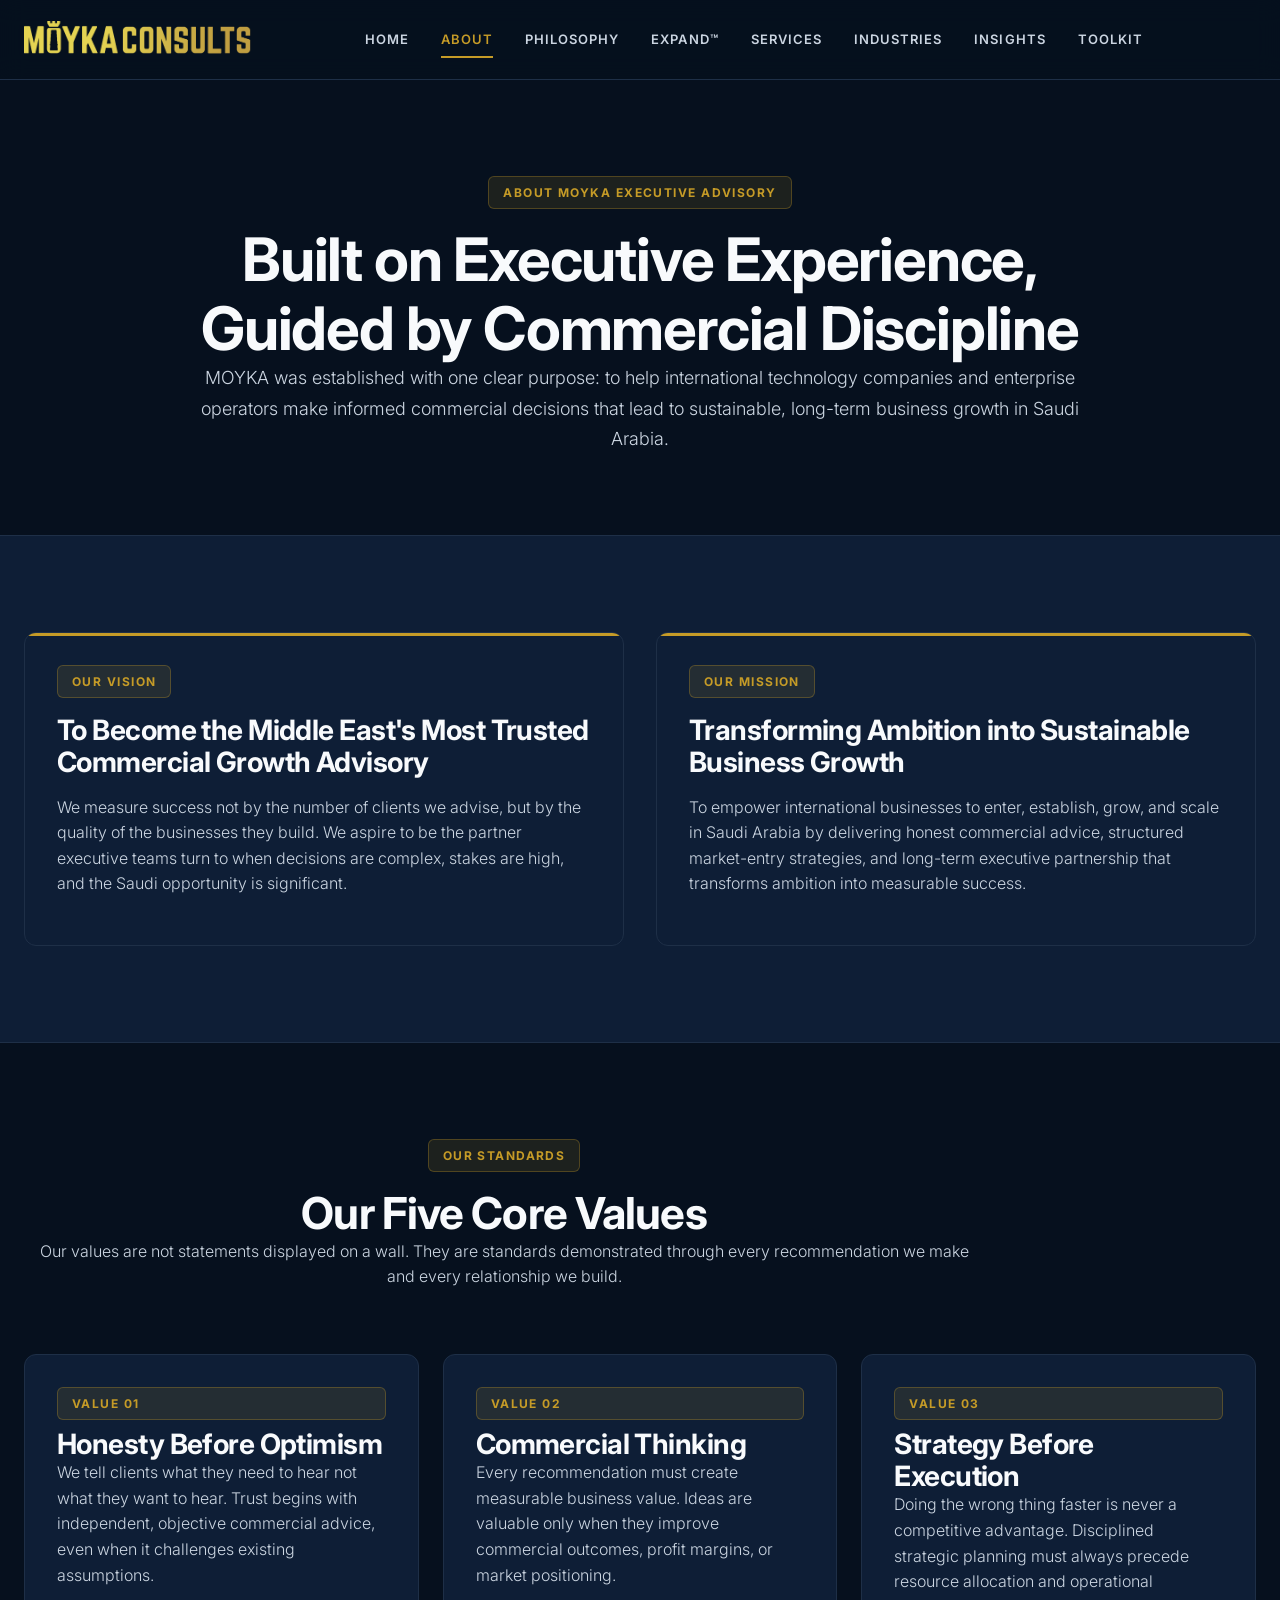
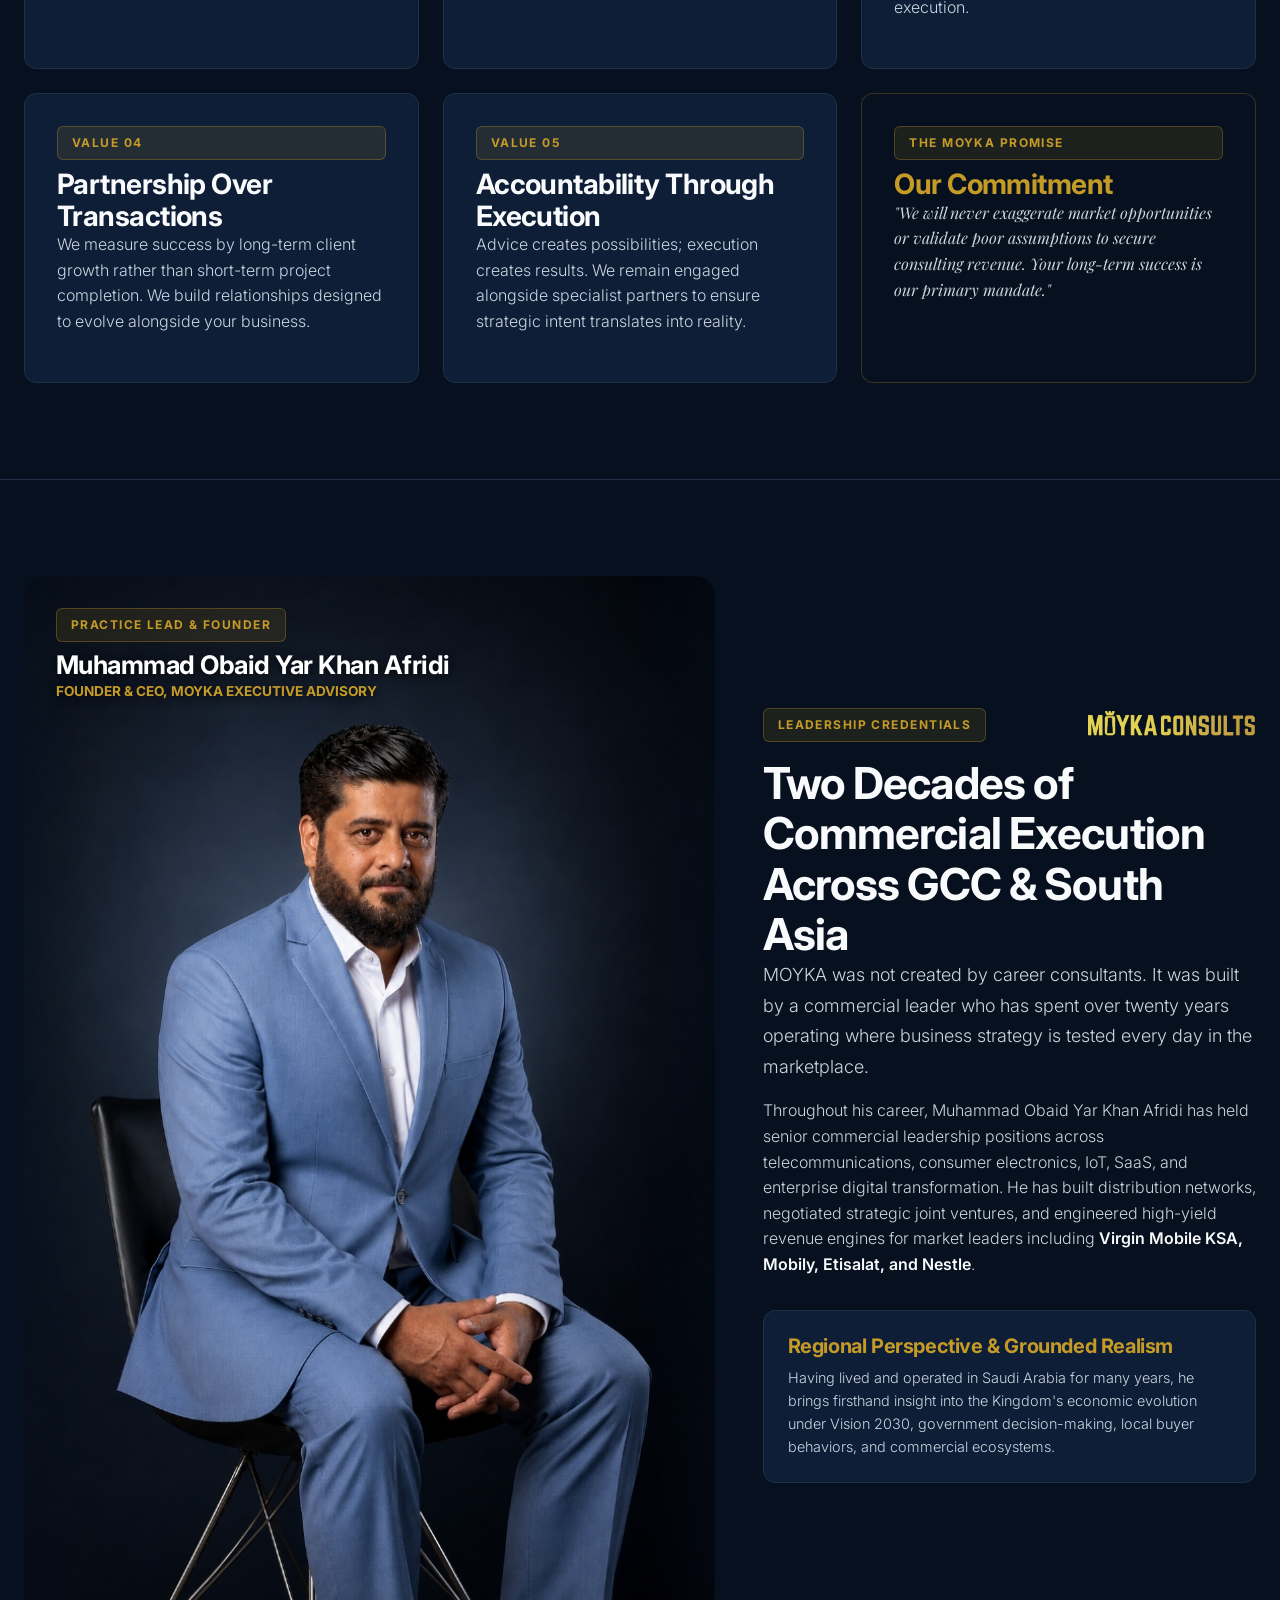
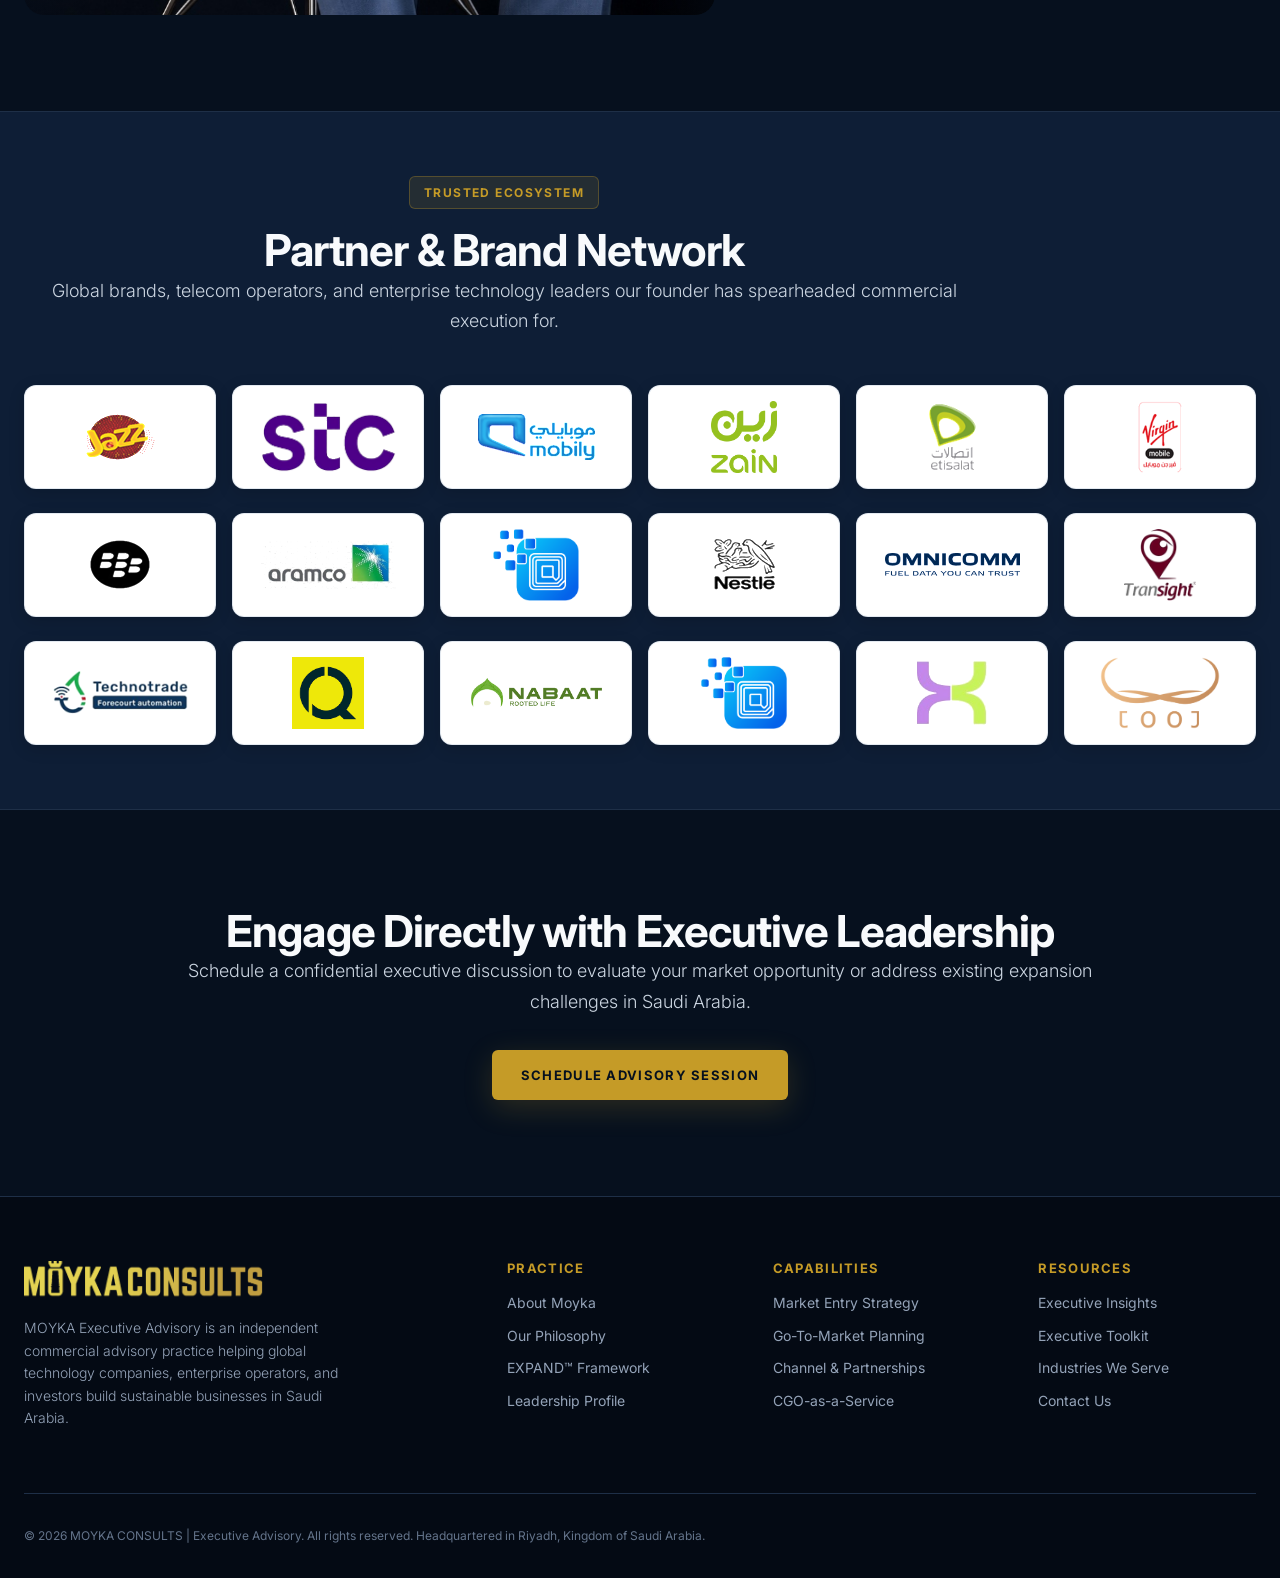
==== commit baedf885: "Add files via upload" ====
--- a/about.html
+++ b/about.html
@@ -1,20 +1,22 @@
 <!DOCTYPE html>
-<html lang="en">
-<head>
+<html lang="en"><head>
   <meta charset="UTF-8">
   <meta name="viewport" content="width=device-width, initial-scale=1.0">
   <title>About Moyka | MOYKA Executive Advisory</title>
   <meta name="description" content="Learn about MOYKA Executive Advisory, our vision, mission, core values, and founder leadership profile led by Muhammad Obaid Yar Khan Afridi.">
   
   <link rel="preconnect" href="https://fonts.googleapis.com">
-  <link rel="preconnect" href="https://fonts.gstatic.com" crossorigin>
-  <link href="https://fonts.googleapis.com/css2?family=Inter:wght@300;400;500;600;700;800&family=Playfair+Display:ital,wght@0,500;0,600;0,700;1,400&display=swap" rel="stylesheet">
+  <link rel="preconnect" href="https://fonts.gstatic.com" crossorigin="">
+  <link href="https://fonts.googleapis.com/css2?family=Inter:wght@300;400;500;600;700;800&amp;family=Playfair+Display:ital,wght@0,500;0,600;0,700;1,400&amp;display=swap" rel="stylesheet">
   
   <link rel="stylesheet" href="assets/css/variables.css">
   <link rel="stylesheet" href="assets/css/global.css">
   <link rel="stylesheet" href="assets/css/components.css">
   <link rel="stylesheet" href="assets/css/pages.css">
-</head>
+<style>
+                    [data-moyka-hover] { outline: 2px dashed #3b82f6 !important; outline-offset: -1px; }
+                    [data-moyka-selected] { outline: 2px solid #6366f1 !important; outline-offset: -1px; }
+                </style></head>
 <body>
 
   <!-- Header -->
@@ -27,7 +29,7 @@
         <a href="index.html" class="nav-link">Home</a>
         <a href="about.html" class="nav-link active">About</a>
         <a href="philosophy.html" class="nav-link">Philosophy</a>
-        <a href="expand.html" class="nav-link">EXPAND&trade;</a>
+        <a href="expand.html" class="nav-link">EXPAND™</a>
         <a href="services.html" class="nav-link">Services</a>
         <a href="industries.html" class="nav-link">Industries</a>
         <a href="insights.html" class="nav-link">Insights</a>
@@ -50,7 +52,7 @@
     <a href="index.html" class="nav-link">Home</a>
     <a href="about.html" class="nav-link active">About Moyka</a>
     <a href="philosophy.html" class="nav-link">Our Philosophy</a>
-    <a href="expand.html" class="nav-link">The EXPAND&trade; Framework</a>
+    <a href="expand.html" class="nav-link">The EXPAND™ Framework</a>
     <a href="services.html" class="nav-link">Executive Services</a>
     <a href="industries.html" class="nav-link">Industries We Serve</a>
     <a href="insights.html" class="nav-link">Thought Leadership</a>
@@ -100,7 +102,7 @@
           <div class="card-executive">
             <span class="badge-tag" style="margin-bottom: var(--space-sm);">VALUE 01</span>
             <h3>Honesty Before Optimism</h3>
-            <p>We tell clients what they need to hearâ€”not what they want to hear. Trust begins with independent, objective commercial advice, even when it challenges existing assumptions.</p>
+            <p contenteditable="true">We tell clients what they need to hear not what they want to hear. Trust begins with independent, objective commercial advice, even when it challenges existing assumptions.</p>
           </div>
 
           <div class="card-executive">
@@ -143,7 +145,7 @@
           <!-- Seamless Borderless Founder Portrait Container -->
           <div>
             <div class="founder-seamless-container">
-              <img src="assets/images/founder-full.jpg" alt="Muhammad Obaid Yar Khan Afridi - Founder & Practice Lead" class="founder-seamless-img">
+              <img src="assets/images/founder-full.jpg" alt="Muhammad Obaid Yar Khan Afridi - Founder &amp; Practice Lead" class="founder-seamless-img">
               
               <!-- Multi-directional gradient overlays melting background into website navy theme (#06101E) -->
               <div class="founder-blend-bottom"></div>
@@ -151,9 +153,9 @@
               <div class="founder-blend-top"></div>
 
               <div class="founder-seamless-meta">
-                <span class="badge-tag" style="margin-bottom: 8px;">PRACTICE LEAD & FOUNDER</span>
+                <span class="badge-tag" style="margin-bottom: 8px;">PRACTICE LEAD &amp; FOUNDER</span>
                 <h3 style="font-size: 1.6rem; margin-bottom: 2px; color: #FFFFFF; text-shadow: 0 2px 10px rgba(0,0,0,0.8);">Muhammad Obaid Yar Khan Afridi</h3>
-                <p style="font-size: 0.85rem; color: var(--color-brand-gold); margin-bottom: 0; font-weight: 700; text-transform: uppercase; text-shadow: 0 2px 8px rgba(0,0,0,0.8);">Founder & CEO, MOYKA Executive Advisory</p>
+                <p style="font-size: 0.85rem; color: var(--color-brand-gold); margin-bottom: 0; font-weight: 700; text-transform: uppercase; text-shadow: 0 2px 8px rgba(0,0,0,0.8);">Founder &amp; CEO, MOYKA Executive Advisory</p>
               </div>
             </div>
           </div>
@@ -164,14 +166,14 @@
               <span class="badge-tag">LEADERSHIP CREDENTIALS</span>
               <img src="assets/images/moyka-logo.png" alt="MOYKA CONSULTS Logo" style="height: 28px; width: auto;">
             </div>
-            <h2 style="margin-top: var(--space-md);">Two Decades of Commercial Execution Across GCC & South Asia</h2>
+            <h2 style="margin-top: var(--space-md);">Two Decades of Commercial Execution Across GCC &amp; South Asia</h2>
             
-            <p class="lead">MOYKA was not created by career consultants. It was built by a commercial leader who has spent over twenty years operating where business strategy is tested every dayâ€”in the marketplace.</p>
+            <p class="lead" contenteditable="true">MOYKA was not created by career consultants. It was built by a commercial leader who has spent over twenty years operating where business strategy is tested every day in the marketplace.</p>
             
-            <p>Throughout his career, Muhammad Obaid Yar Khan Afridi has held senior commercial leadership positions across telecommunications, consumer electronics, IoT, SaaS, and enterprise digital transformation. He has built distribution networks, negotiated strategic joint ventures, and engineered high-yield revenue engines for market leaders including <strong>Virgin Mobile KSA, Mobily, Etisalat, and NestlÃ©</strong>.</p>
+            <p>Throughout his career, Muhammad Obaid Yar Khan Afridi has held senior commercial leadership positions across telecommunications, consumer electronics, IoT, SaaS, and enterprise digital transformation. He has built distribution networks, negotiated strategic joint ventures, and engineered high-yield revenue engines for market leaders including <strong>Virgin Mobile KSA, Mobily, Etisalat, and Nestle</strong>.</p>
 
             <div style="background: var(--color-brand-slate); padding: var(--space-lg); border-radius: var(--radius-md); border: 1px solid var(--color-brand-border); margin-top: var(--space-xl);">
-              <h4 style="color: var(--color-brand-gold); margin-bottom: 8px;">Regional Perspective & Grounded Realism</h4>
+              <h4 style="color: var(--color-brand-gold); margin-bottom: 8px;">Regional Perspective &amp; Grounded Realism</h4>
               <p style="font-size: 0.9rem; margin-bottom: 0;">Having lived and operated in Saudi Arabia for many years, he brings firsthand insight into the Kingdom's economic evolution under Vision 2030, government decision-making, local buyer behaviors, and commercial ecosystems.</p>
             </div>
           </div>
@@ -184,7 +186,7 @@
       <div class="container">
         <div class="text-center container-narrow" style="margin-bottom: var(--space-2xl);">
           <span class="badge-tag">TRUSTED ECOSYSTEM</span>
-          <h2 style="margin-top: var(--space-md);">Partner & Brand Network</h2>
+          <h2 style="margin-top: var(--space-md);">Partner &amp; Brand Network</h2>
           <p class="lead">Global brands, telecom operators, and enterprise technology leaders our founder has spearheaded commercial execution for.</p>
         </div>
 
@@ -238,7 +240,7 @@
             </div>
             <div class="logo-card-item">
               <div class="logo-img-wrapper">
-                <img src="assets/images/logos/logo-tech-iot.png" alt="IoT & Tech Partner">
+                <img src="assets/images/logos/logo-tech-iot.png" alt="IoT &amp; Tech Partner">
               </div>
             </div>
             <div class="logo-card-item">
@@ -321,7 +323,7 @@
           <div class="footer-links">
             <a href="about.html">About Moyka</a>
             <a href="philosophy.html">Our Philosophy</a>
-            <a href="expand.html">EXPAND&trade; Framework</a>
+            <a href="expand.html">EXPAND™ Framework</a>
             <a href="about.html#leadership">Leadership Profile</a>
           </div>
         </div>
@@ -330,7 +332,7 @@
           <div class="footer-links">
             <a href="services.html">Market Entry Strategy</a>
             <a href="services.html">Go-To-Market Planning</a>
-            <a href="services.html">Channel & Partnerships</a>
+            <a href="services.html">Channel &amp; Partnerships</a>
             <a href="services.html">CGO-as-a-Service</a>
           </div>
         </div>
@@ -345,15 +347,16 @@
         </div>
       </div>
       <div class="footer-bottom">
-        <div>&copy; 2026 MOYKA CONSULTS | Executive Advisory. All rights reserved. Headquartered in Riyadh, Kingdom of Saudi Arabia.</div>
+        <div>© 2026 MOYKA CONSULTS | Executive Advisory. All rights reserved. Headquartered in Riyadh, Kingdom of Saudi Arabia.</div>
       </div>
     </div>
   </footer>
 
   <script src="assets/js/main.js"></script>
   <script src="assets/js/interactive.js"></script>
-</body>
-</html>
-
-
-
+
+
+
+
+
+</body></html>
--- a/assets/css/components.css
+++ b/assets/css/components.css
@@ -280,14 +280,15 @@
   position: absolute;
   inset-x: 0;
   top: 0;
-  height: 15%;
-  background: linear-gradient(to bottom, rgba(6, 16, 30, 0.4) 0%, transparent 100%);
+  height: 35%;
+  background: linear-gradient(to bottom, rgba(6, 16, 30, 0.85) 0%, rgba(6, 16, 30, 0.4) 65%, transparent 100%);
   pointer-events: none;
 }
 
 .founder-seamless-meta {
   position: absolute;
-  bottom: 0;
+  top: 0;
+  bottom: auto;
   inset-x: 0;
   padding: var(--space-xl);
   z-index: 10;
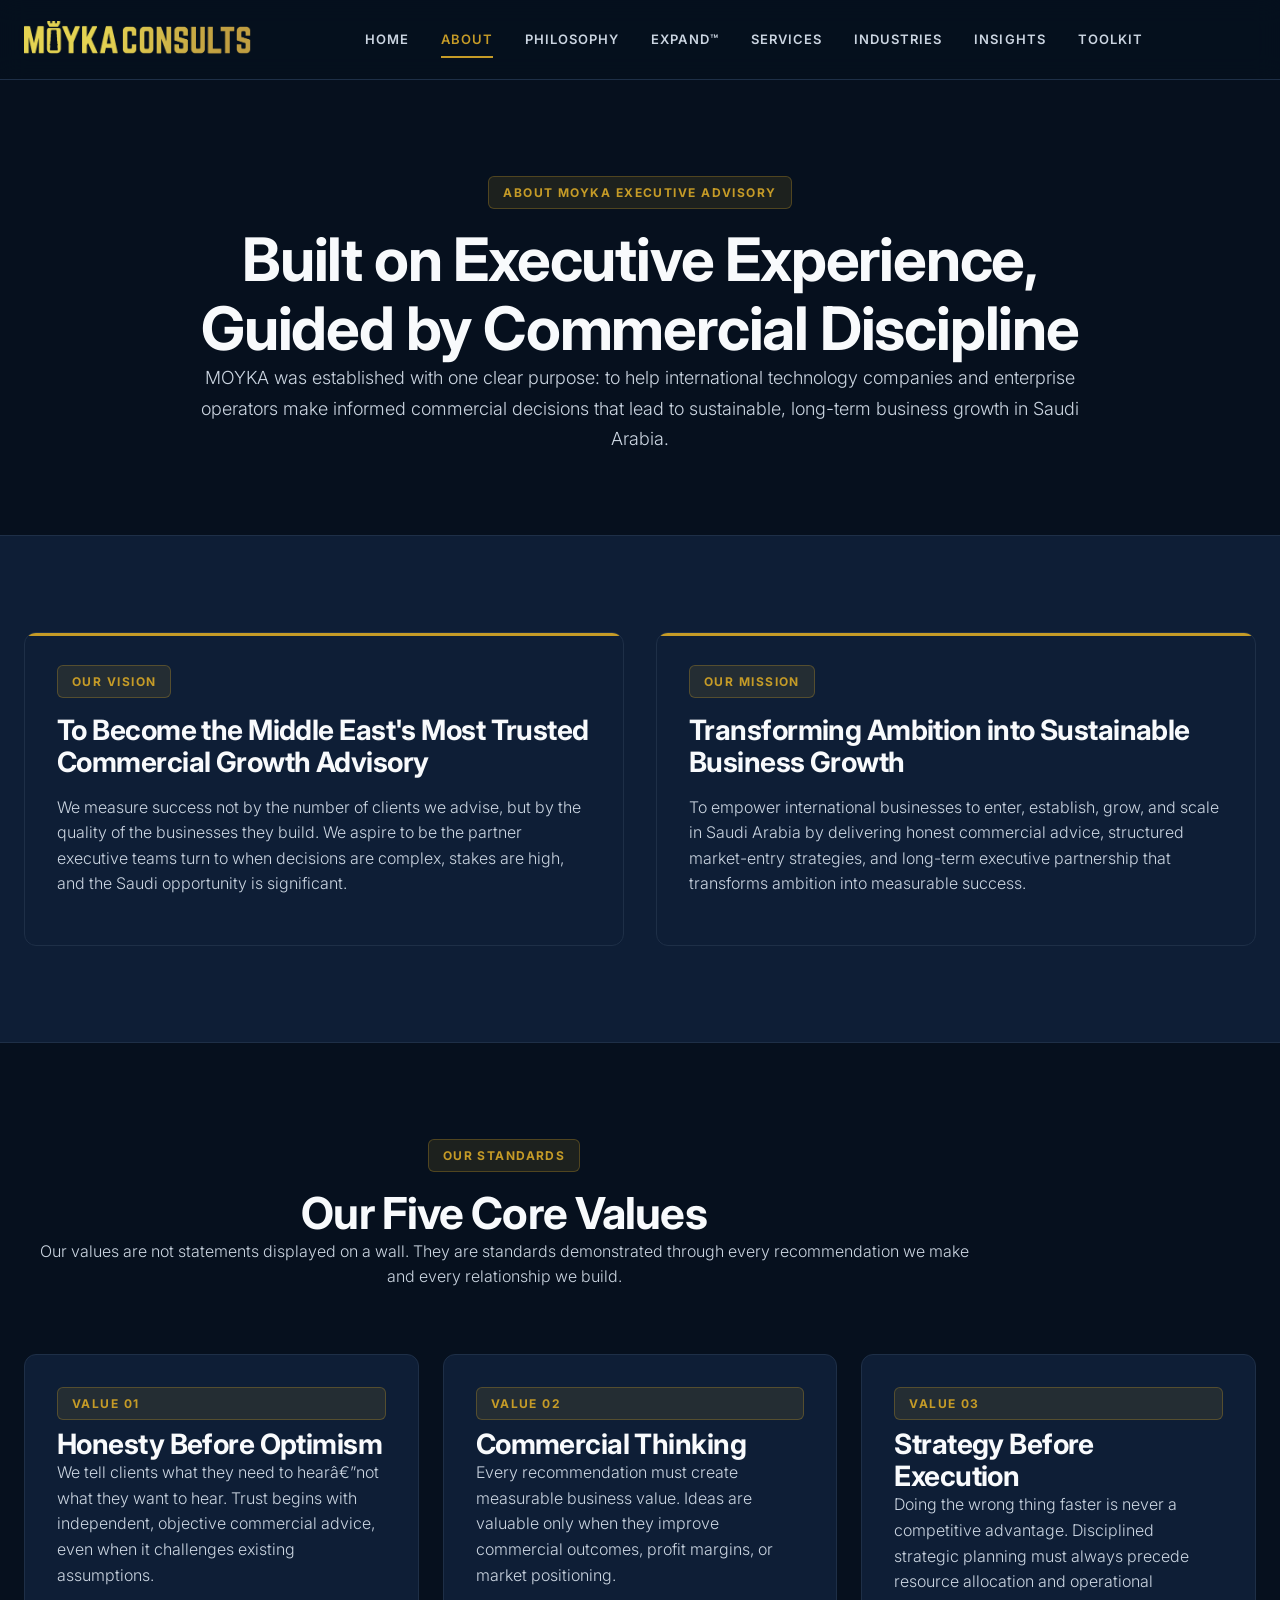
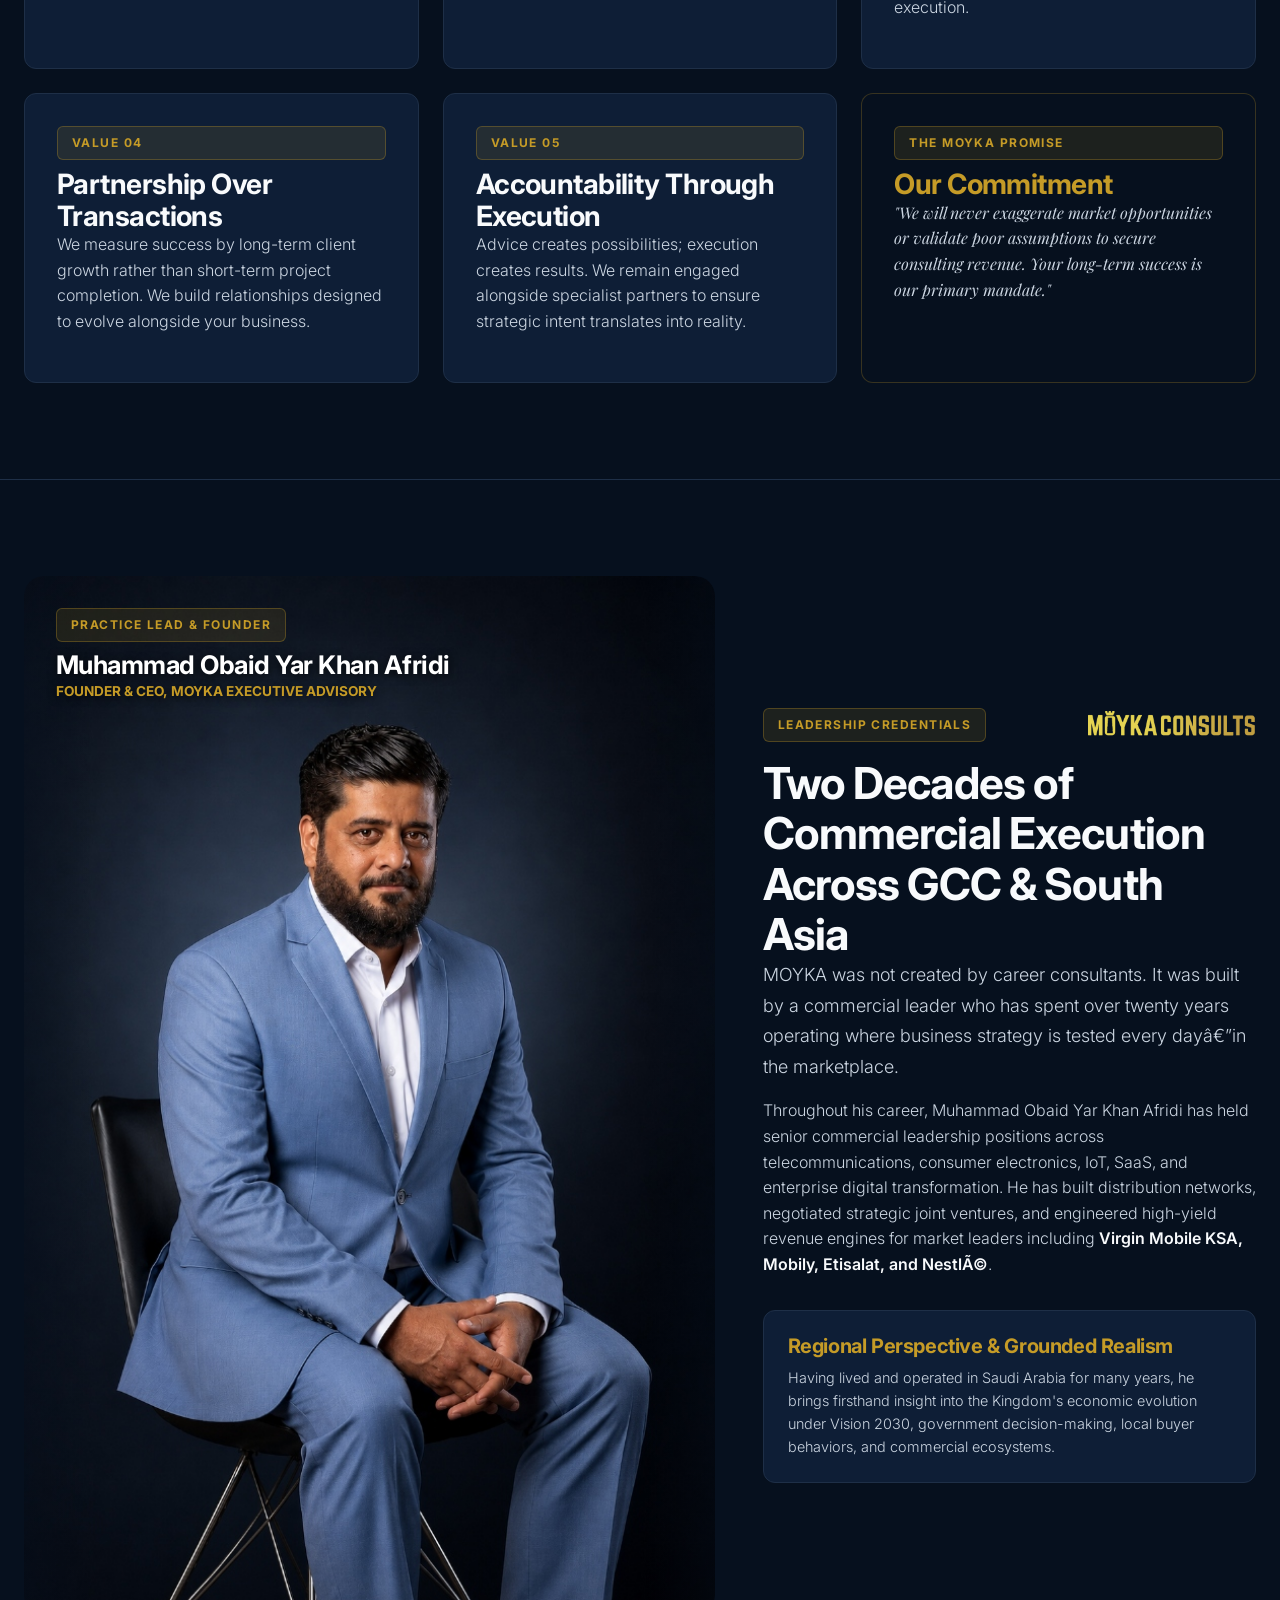
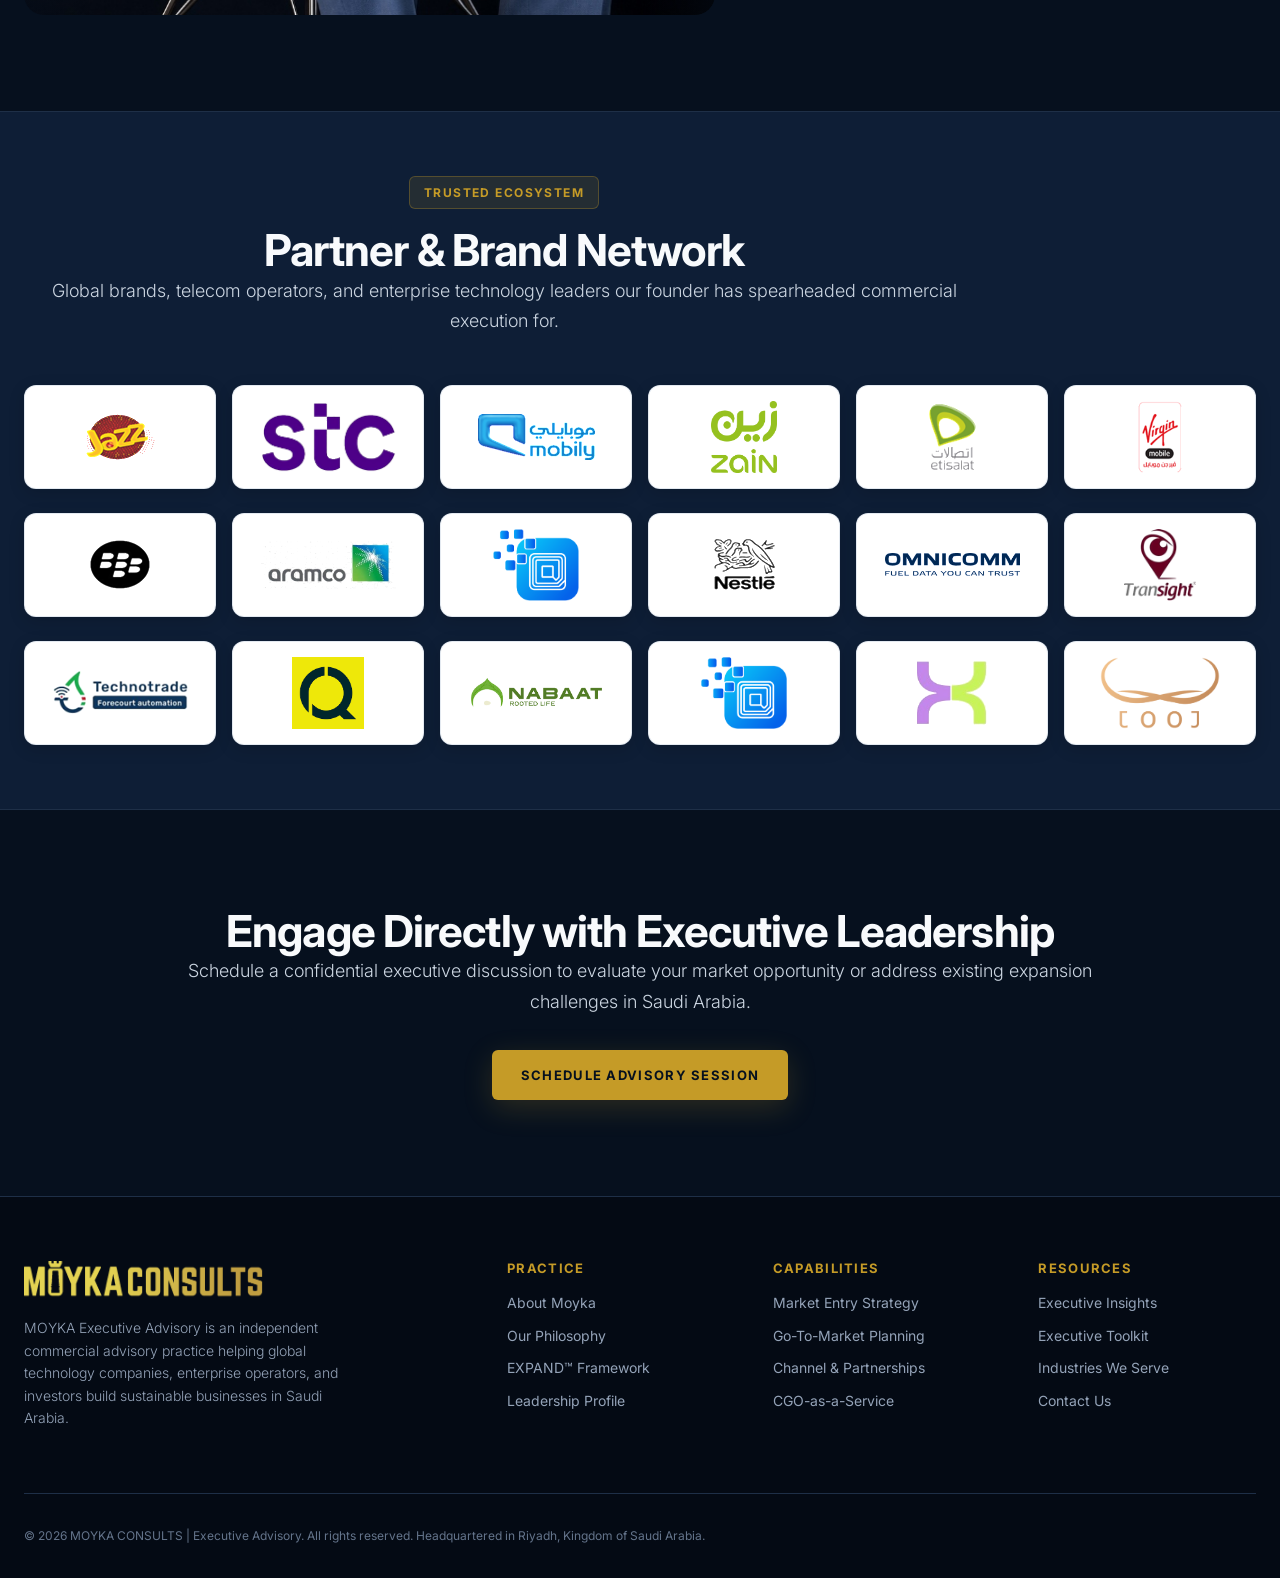
==== commit fd6e24ea: "Add files via upload" ====
--- a/about.html
+++ b/about.html
@@ -1,22 +1,20 @@
 <!DOCTYPE html>
-<html lang="en"><head>
+<html lang="en">
+<head>
   <meta charset="UTF-8">
   <meta name="viewport" content="width=device-width, initial-scale=1.0">
   <title>About Moyka | MOYKA Executive Advisory</title>
   <meta name="description" content="Learn about MOYKA Executive Advisory, our vision, mission, core values, and founder leadership profile led by Muhammad Obaid Yar Khan Afridi.">
   
   <link rel="preconnect" href="https://fonts.googleapis.com">
-  <link rel="preconnect" href="https://fonts.gstatic.com" crossorigin="">
-  <link href="https://fonts.googleapis.com/css2?family=Inter:wght@300;400;500;600;700;800&amp;family=Playfair+Display:ital,wght@0,500;0,600;0,700;1,400&amp;display=swap" rel="stylesheet">
+  <link rel="preconnect" href="https://fonts.gstatic.com" crossorigin>
+  <link href="https://fonts.googleapis.com/css2?family=Inter:wght@300;400;500;600;700;800&family=Playfair+Display:ital,wght@0,500;0,600;0,700;1,400&display=swap" rel="stylesheet">
   
   <link rel="stylesheet" href="assets/css/variables.css">
   <link rel="stylesheet" href="assets/css/global.css">
   <link rel="stylesheet" href="assets/css/components.css">
   <link rel="stylesheet" href="assets/css/pages.css">
-<style>
-                    [data-moyka-hover] { outline: 2px dashed #3b82f6 !important; outline-offset: -1px; }
-                    [data-moyka-selected] { outline: 2px solid #6366f1 !important; outline-offset: -1px; }
-                </style></head>
+</head>
 <body>
 
   <!-- Header -->
@@ -29,7 +27,7 @@
         <a href="index.html" class="nav-link">Home</a>
         <a href="about.html" class="nav-link active">About</a>
         <a href="philosophy.html" class="nav-link">Philosophy</a>
-        <a href="expand.html" class="nav-link">EXPAND™</a>
+        <a href="expand.html" class="nav-link">EXPAND&trade;</a>
         <a href="services.html" class="nav-link">Services</a>
         <a href="industries.html" class="nav-link">Industries</a>
         <a href="insights.html" class="nav-link">Insights</a>
@@ -52,7 +50,7 @@
     <a href="index.html" class="nav-link">Home</a>
     <a href="about.html" class="nav-link active">About Moyka</a>
     <a href="philosophy.html" class="nav-link">Our Philosophy</a>
-    <a href="expand.html" class="nav-link">The EXPAND™ Framework</a>
+    <a href="expand.html" class="nav-link">The EXPAND&trade; Framework</a>
     <a href="services.html" class="nav-link">Executive Services</a>
     <a href="industries.html" class="nav-link">Industries We Serve</a>
     <a href="insights.html" class="nav-link">Thought Leadership</a>
@@ -102,7 +100,7 @@
           <div class="card-executive">
             <span class="badge-tag" style="margin-bottom: var(--space-sm);">VALUE 01</span>
             <h3>Honesty Before Optimism</h3>
-            <p contenteditable="true">We tell clients what they need to hear not what they want to hear. Trust begins with independent, objective commercial advice, even when it challenges existing assumptions.</p>
+            <p>We tell clients what they need to hearâ€”not what they want to hear. Trust begins with independent, objective commercial advice, even when it challenges existing assumptions.</p>
           </div>
 
           <div class="card-executive">
@@ -144,18 +142,35 @@
         <div class="hero-grid">
           <!-- Seamless Borderless Founder Portrait Container -->
           <div>
-            <div class="founder-seamless-container">
-              <img src="assets/images/founder-full.jpg" alt="Muhammad Obaid Yar Khan Afridi - Founder &amp; Practice Lead" class="founder-seamless-img">
+            <div class="founder-seamless-container" id="founder-portrait-container">
+              <div class="founder-depth-bg"></div>
+              <img src="assets/images/founder-full.jpg" alt="Muhammad Obaid Yar Khan Afridi - Founder & Practice Lead" class="founder-seamless-img">
               
               <!-- Multi-directional gradient overlays melting background into website navy theme (#06101E) -->
               <div class="founder-blend-bottom"></div>
               <div class="founder-blend-sides"></div>
               <div class="founder-blend-top"></div>
 
+              <!-- Strategic Aura Layers -->
+              <div class="founder-light-sweep"></div>
+              <div class="founder-rim-highlight"></div>
+
+
+
+              <!-- Ambient Drifting Specks -->
+              <div class="founder-specks-container">
+                <span class="speck s1"></span>
+                <span class="speck s2"></span>
+                <span class="speck s3"></span>
+                <span class="speck s4"></span>
+                <span class="speck s5"></span>
+                <span class="speck s6"></span>
+              </div>
+
               <div class="founder-seamless-meta">
-                <span class="badge-tag" style="margin-bottom: 8px;">PRACTICE LEAD &amp; FOUNDER</span>
+                <span class="badge-tag" style="margin-bottom: 8px;">PRACTICE LEAD & FOUNDER</span>
                 <h3 style="font-size: 1.6rem; margin-bottom: 2px; color: #FFFFFF; text-shadow: 0 2px 10px rgba(0,0,0,0.8);">Muhammad Obaid Yar Khan Afridi</h3>
-                <p style="font-size: 0.85rem; color: var(--color-brand-gold); margin-bottom: 0; font-weight: 700; text-transform: uppercase; text-shadow: 0 2px 8px rgba(0,0,0,0.8);">Founder &amp; CEO, MOYKA Executive Advisory</p>
+                <p style="font-size: 0.85rem; color: var(--color-brand-gold); margin-bottom: 0; font-weight: 700; text-transform: uppercase; text-shadow: 0 2px 8px rgba(0,0,0,0.8);">Founder & CEO, MOYKA Executive Advisory</p>
               </div>
             </div>
           </div>
@@ -166,14 +181,14 @@
               <span class="badge-tag">LEADERSHIP CREDENTIALS</span>
               <img src="assets/images/moyka-logo.png" alt="MOYKA CONSULTS Logo" style="height: 28px; width: auto;">
             </div>
-            <h2 style="margin-top: var(--space-md);">Two Decades of Commercial Execution Across GCC &amp; South Asia</h2>
+            <h2 style="margin-top: var(--space-md);">Two Decades of Commercial Execution Across GCC & South Asia</h2>
             
-            <p class="lead" contenteditable="true">MOYKA was not created by career consultants. It was built by a commercial leader who has spent over twenty years operating where business strategy is tested every day in the marketplace.</p>
+            <p class="lead">MOYKA was not created by career consultants. It was built by a commercial leader who has spent over twenty years operating where business strategy is tested every dayâ€”in the marketplace.</p>
             
-            <p>Throughout his career, Muhammad Obaid Yar Khan Afridi has held senior commercial leadership positions across telecommunications, consumer electronics, IoT, SaaS, and enterprise digital transformation. He has built distribution networks, negotiated strategic joint ventures, and engineered high-yield revenue engines for market leaders including <strong>Virgin Mobile KSA, Mobily, Etisalat, and Nestle</strong>.</p>
+            <p>Throughout his career, Muhammad Obaid Yar Khan Afridi has held senior commercial leadership positions across telecommunications, consumer electronics, IoT, SaaS, and enterprise digital transformation. He has built distribution networks, negotiated strategic joint ventures, and engineered high-yield revenue engines for market leaders including <strong>Virgin Mobile KSA, Mobily, Etisalat, and NestlÃ©</strong>.</p>
 
             <div style="background: var(--color-brand-slate); padding: var(--space-lg); border-radius: var(--radius-md); border: 1px solid var(--color-brand-border); margin-top: var(--space-xl);">
-              <h4 style="color: var(--color-brand-gold); margin-bottom: 8px;">Regional Perspective &amp; Grounded Realism</h4>
+              <h4 style="color: var(--color-brand-gold); margin-bottom: 8px;">Regional Perspective & Grounded Realism</h4>
               <p style="font-size: 0.9rem; margin-bottom: 0;">Having lived and operated in Saudi Arabia for many years, he brings firsthand insight into the Kingdom's economic evolution under Vision 2030, government decision-making, local buyer behaviors, and commercial ecosystems.</p>
             </div>
           </div>
@@ -186,7 +201,7 @@
       <div class="container">
         <div class="text-center container-narrow" style="margin-bottom: var(--space-2xl);">
           <span class="badge-tag">TRUSTED ECOSYSTEM</span>
-          <h2 style="margin-top: var(--space-md);">Partner &amp; Brand Network</h2>
+          <h2 style="margin-top: var(--space-md);">Partner & Brand Network</h2>
           <p class="lead">Global brands, telecom operators, and enterprise technology leaders our founder has spearheaded commercial execution for.</p>
         </div>
 
@@ -240,7 +255,7 @@
             </div>
             <div class="logo-card-item">
               <div class="logo-img-wrapper">
-                <img src="assets/images/logos/logo-tech-iot.png" alt="IoT &amp; Tech Partner">
+                <img src="assets/images/logos/logo-tech-iot.png" alt="IoT & Tech Partner">
               </div>
             </div>
             <div class="logo-card-item">
@@ -323,7 +338,7 @@
           <div class="footer-links">
             <a href="about.html">About Moyka</a>
             <a href="philosophy.html">Our Philosophy</a>
-            <a href="expand.html">EXPAND™ Framework</a>
+            <a href="expand.html">EXPAND&trade; Framework</a>
             <a href="about.html#leadership">Leadership Profile</a>
           </div>
         </div>
@@ -332,7 +347,7 @@
           <div class="footer-links">
             <a href="services.html">Market Entry Strategy</a>
             <a href="services.html">Go-To-Market Planning</a>
-            <a href="services.html">Channel &amp; Partnerships</a>
+            <a href="services.html">Channel & Partnerships</a>
             <a href="services.html">CGO-as-a-Service</a>
           </div>
         </div>
@@ -347,16 +362,15 @@
         </div>
       </div>
       <div class="footer-bottom">
-        <div>© 2026 MOYKA CONSULTS | Executive Advisory. All rights reserved. Headquartered in Riyadh, Kingdom of Saudi Arabia.</div>
+        <div>&copy; 2026 MOYKA CONSULTS | Executive Advisory. All rights reserved. Headquartered in Riyadh, Kingdom of Saudi Arabia.</div>
       </div>
     </div>
   </footer>
 
   <script src="assets/js/main.js"></script>
   <script src="assets/js/interactive.js"></script>
-
-
-
-
-
-</body></html>+</body>
+</html>
+
+
+
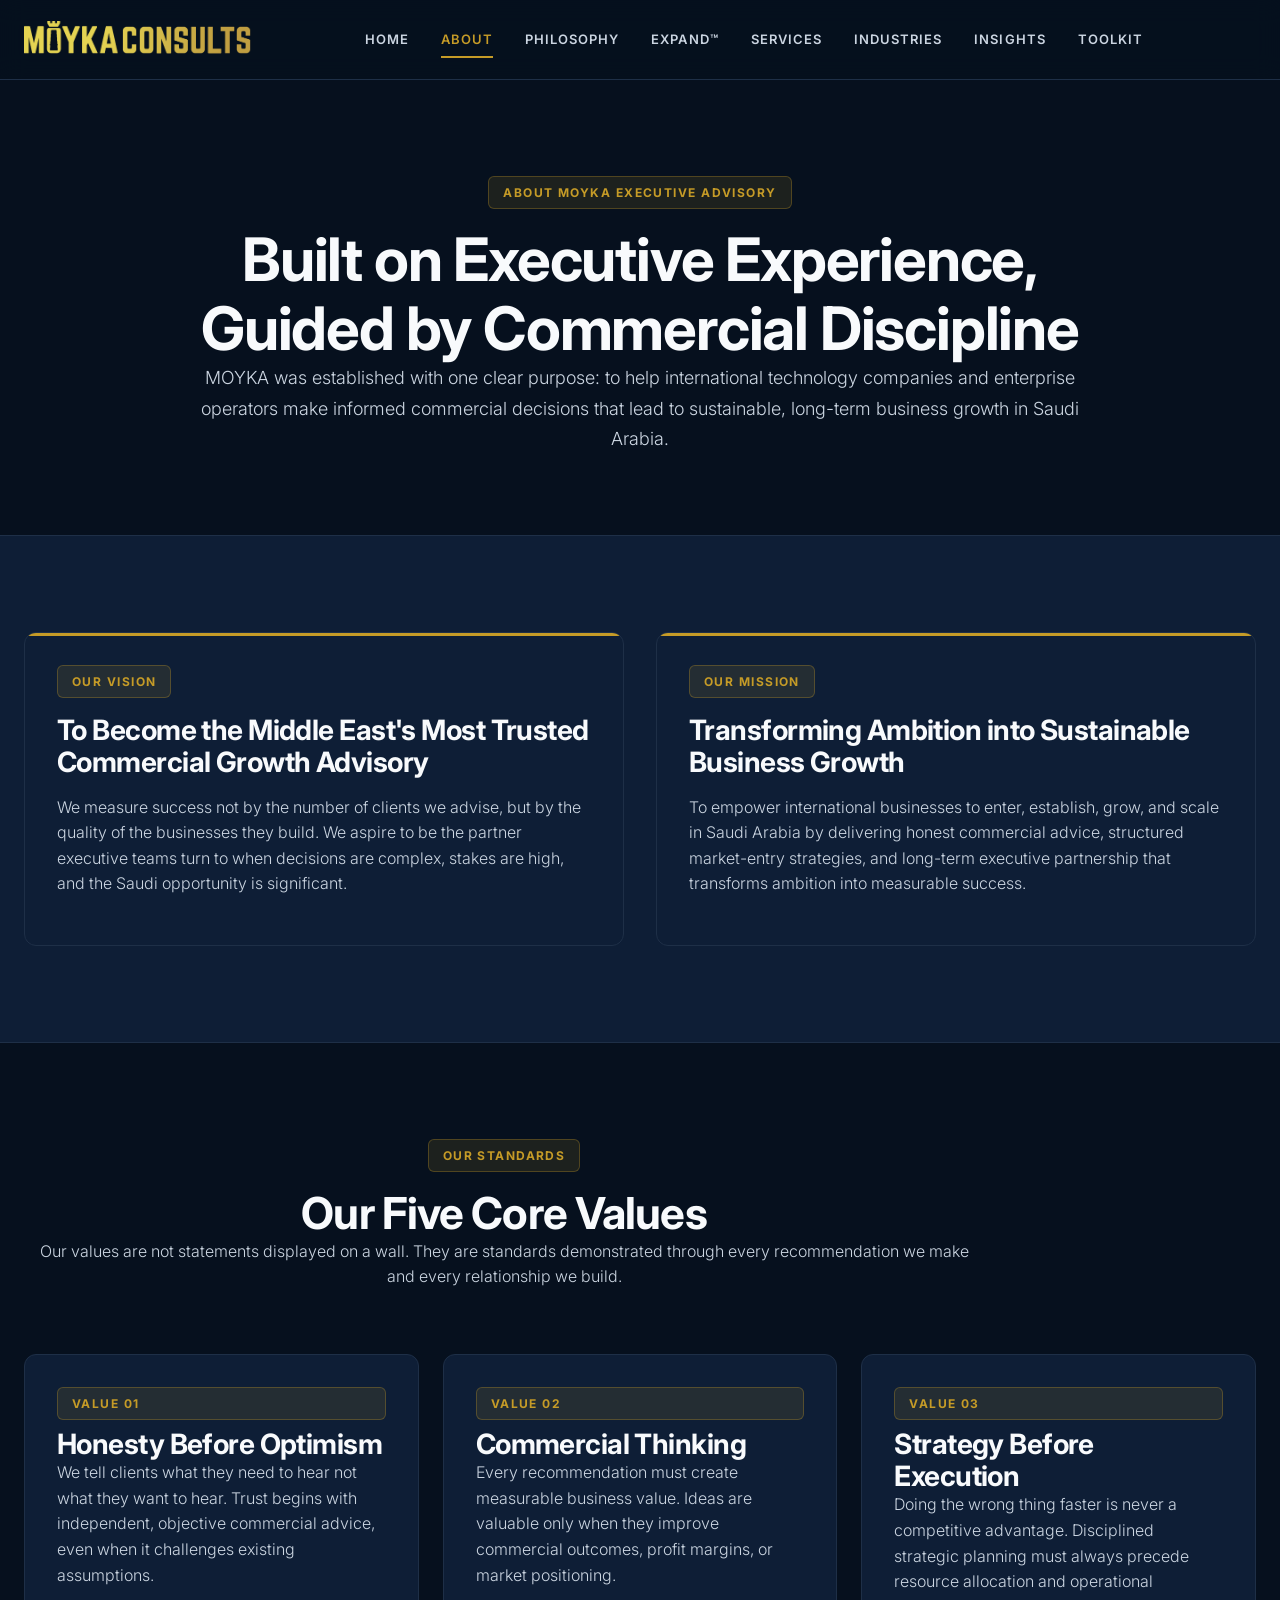
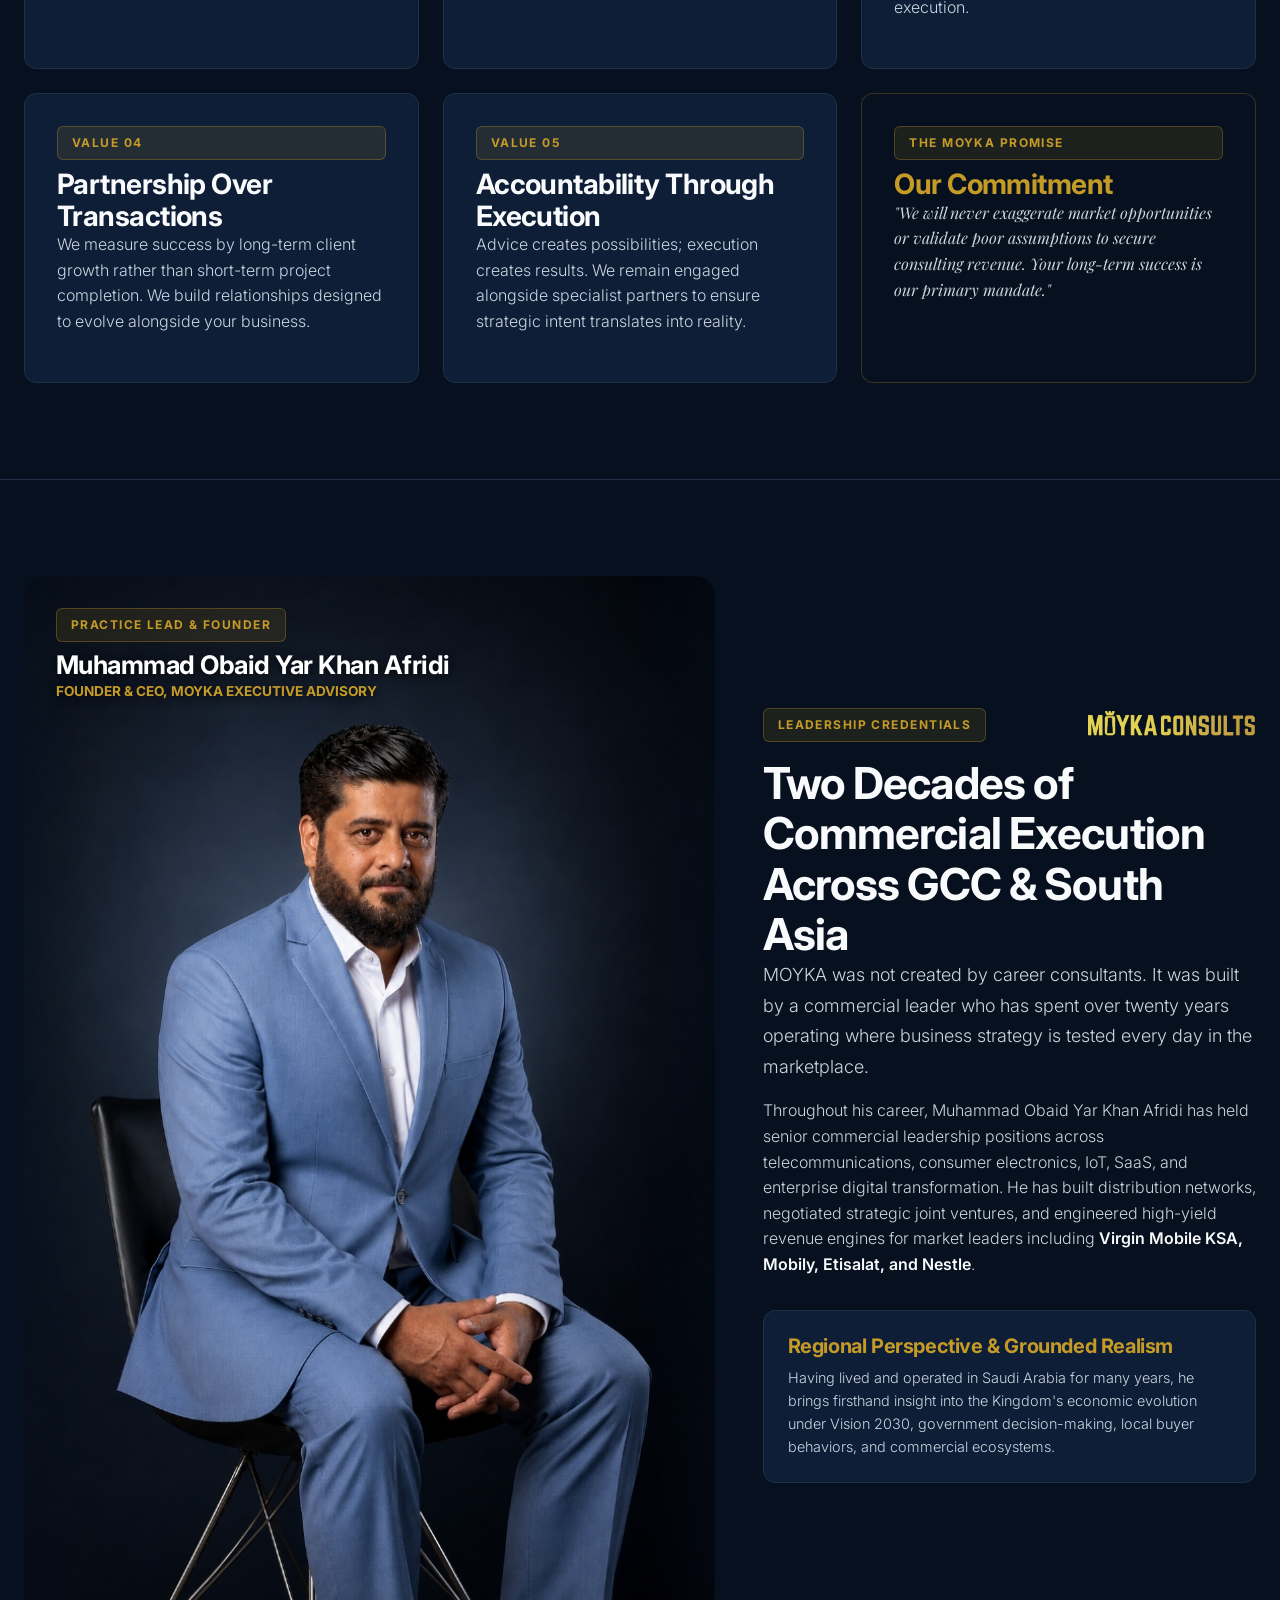
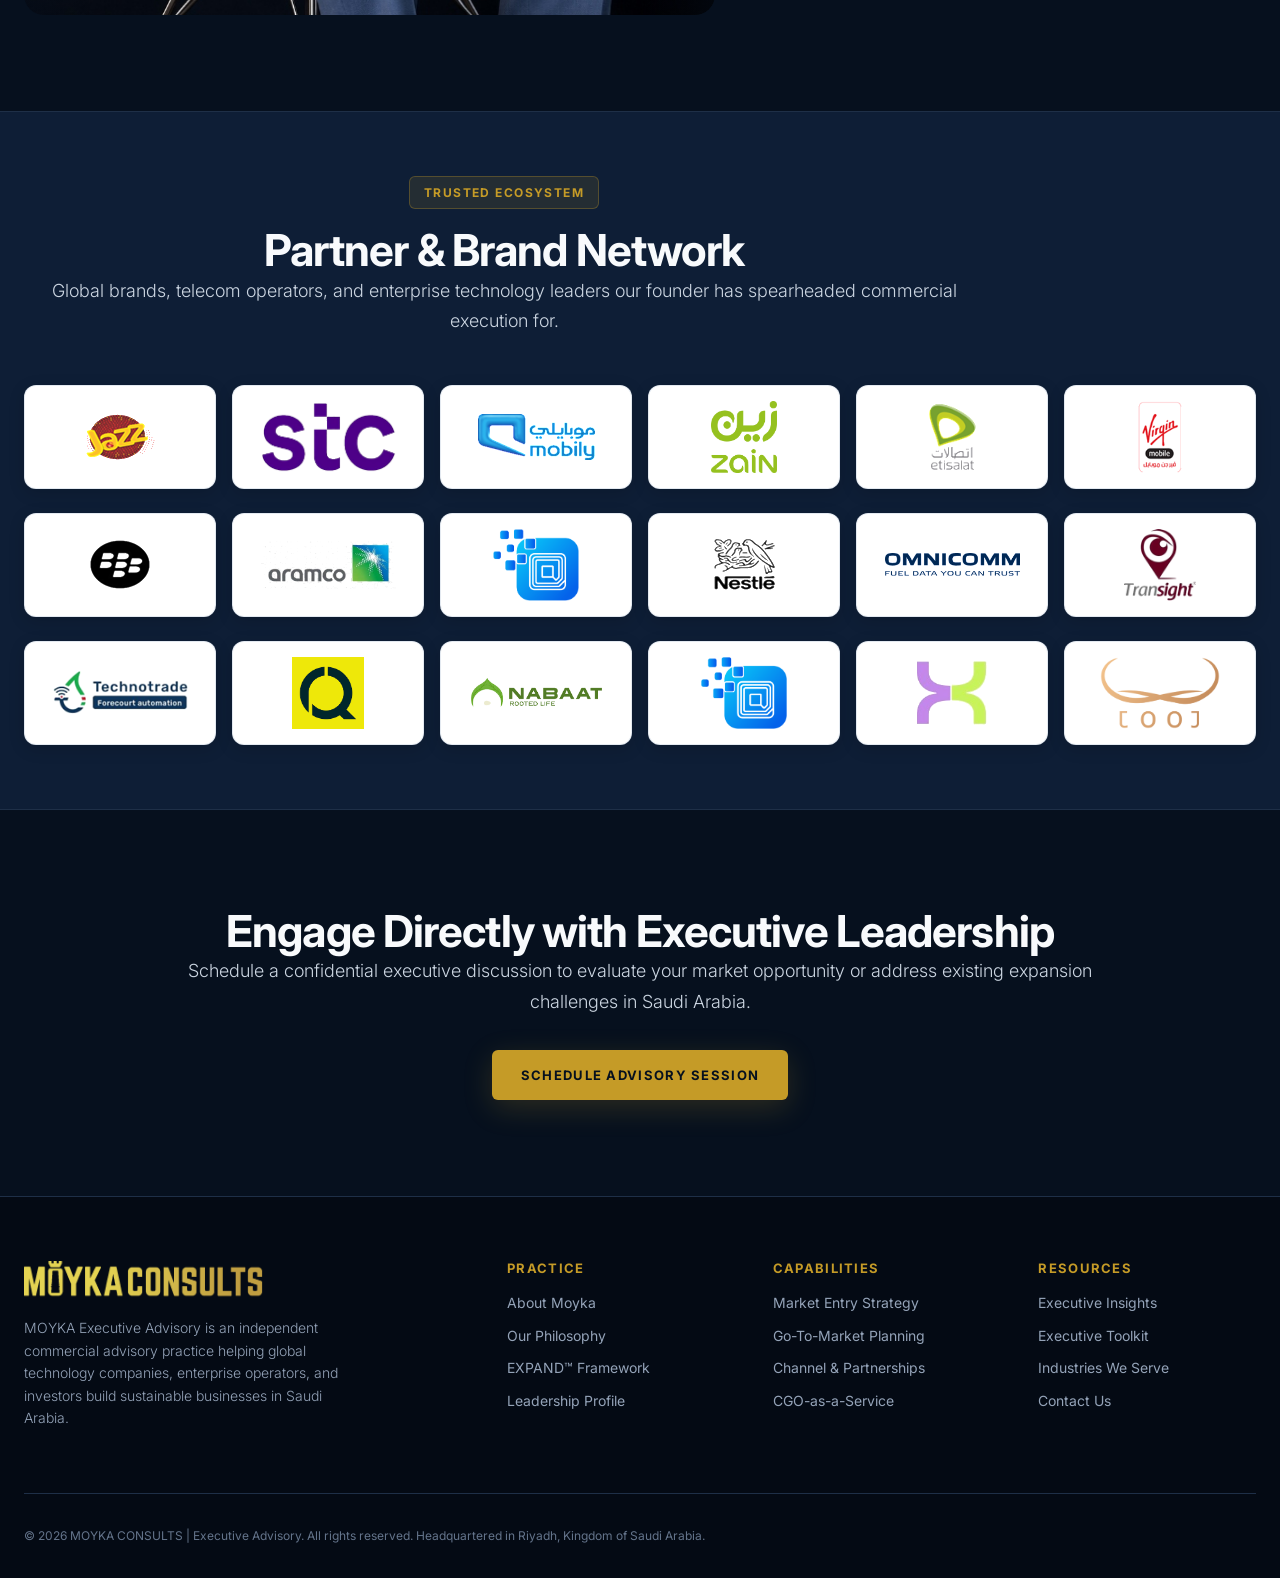
==== commit 5972ea55: "Add files via upload" ====
--- a/about.html
+++ b/about.html
@@ -1,20 +1,22 @@
 <!DOCTYPE html>
-<html lang="en">
-<head>
+<html lang="en"><head>
   <meta charset="UTF-8">
   <meta name="viewport" content="width=device-width, initial-scale=1.0">
   <title>About Moyka | MOYKA Executive Advisory</title>
   <meta name="description" content="Learn about MOYKA Executive Advisory, our vision, mission, core values, and founder leadership profile led by Muhammad Obaid Yar Khan Afridi.">
   
   <link rel="preconnect" href="https://fonts.googleapis.com">
-  <link rel="preconnect" href="https://fonts.gstatic.com" crossorigin>
-  <link href="https://fonts.googleapis.com/css2?family=Inter:wght@300;400;500;600;700;800&family=Playfair+Display:ital,wght@0,500;0,600;0,700;1,400&display=swap" rel="stylesheet">
+  <link rel="preconnect" href="https://fonts.gstatic.com" crossorigin="">
+  <link href="https://fonts.googleapis.com/css2?family=Inter:wght@300;400;500;600;700;800&amp;family=Playfair+Display:ital,wght@0,500;0,600;0,700;1,400&amp;display=swap" rel="stylesheet">
   
   <link rel="stylesheet" href="assets/css/variables.css">
   <link rel="stylesheet" href="assets/css/global.css">
   <link rel="stylesheet" href="assets/css/components.css">
   <link rel="stylesheet" href="assets/css/pages.css">
-</head>
+<style>
+                    [data-moyka-hover] { outline: 2px dashed #3b82f6 !important; outline-offset: -1px; }
+                    [data-moyka-selected] { outline: 2px solid #6366f1 !important; outline-offset: -1px; }
+                </style></head>
 <body>
 
   <!-- Header -->
@@ -27,7 +29,7 @@
         <a href="index.html" class="nav-link">Home</a>
         <a href="about.html" class="nav-link active">About</a>
         <a href="philosophy.html" class="nav-link">Philosophy</a>
-        <a href="expand.html" class="nav-link">EXPAND&trade;</a>
+        <a href="expand.html" class="nav-link">EXPAND™</a>
         <a href="services.html" class="nav-link">Services</a>
         <a href="industries.html" class="nav-link">Industries</a>
         <a href="insights.html" class="nav-link">Insights</a>
@@ -50,7 +52,7 @@
     <a href="index.html" class="nav-link">Home</a>
     <a href="about.html" class="nav-link active">About Moyka</a>
     <a href="philosophy.html" class="nav-link">Our Philosophy</a>
-    <a href="expand.html" class="nav-link">The EXPAND&trade; Framework</a>
+    <a href="expand.html" class="nav-link">The EXPAND™ Framework</a>
     <a href="services.html" class="nav-link">Executive Services</a>
     <a href="industries.html" class="nav-link">Industries We Serve</a>
     <a href="insights.html" class="nav-link">Thought Leadership</a>
@@ -100,7 +102,7 @@
           <div class="card-executive">
             <span class="badge-tag" style="margin-bottom: var(--space-sm);">VALUE 01</span>
             <h3>Honesty Before Optimism</h3>
-            <p>We tell clients what they need to hearâ€”not what they want to hear. Trust begins with independent, objective commercial advice, even when it challenges existing assumptions.</p>
+            <p contenteditable="true">We tell clients what they need to hear not what they want to hear. Trust begins with independent, objective commercial advice, even when it challenges existing assumptions.</p>
           </div>
 
           <div class="card-executive">
@@ -142,35 +144,18 @@
         <div class="hero-grid">
           <!-- Seamless Borderless Founder Portrait Container -->
           <div>
-            <div class="founder-seamless-container" id="founder-portrait-container">
-              <div class="founder-depth-bg"></div>
-              <img src="assets/images/founder-full.jpg" alt="Muhammad Obaid Yar Khan Afridi - Founder & Practice Lead" class="founder-seamless-img">
+            <div class="founder-seamless-container">
+              <img src="assets/images/founder-full.jpg" alt="Muhammad Obaid Yar Khan Afridi - Founder &amp; Practice Lead" class="founder-seamless-img">
               
               <!-- Multi-directional gradient overlays melting background into website navy theme (#06101E) -->
               <div class="founder-blend-bottom"></div>
               <div class="founder-blend-sides"></div>
               <div class="founder-blend-top"></div>
 
-              <!-- Strategic Aura Layers -->
-              <div class="founder-light-sweep"></div>
-              <div class="founder-rim-highlight"></div>
-
-
-
-              <!-- Ambient Drifting Specks -->
-              <div class="founder-specks-container">
-                <span class="speck s1"></span>
-                <span class="speck s2"></span>
-                <span class="speck s3"></span>
-                <span class="speck s4"></span>
-                <span class="speck s5"></span>
-                <span class="speck s6"></span>
-              </div>
-
               <div class="founder-seamless-meta">
-                <span class="badge-tag" style="margin-bottom: 8px;">PRACTICE LEAD & FOUNDER</span>
+                <span class="badge-tag" style="margin-bottom: 8px;">PRACTICE LEAD &amp; FOUNDER</span>
                 <h3 style="font-size: 1.6rem; margin-bottom: 2px; color: #FFFFFF; text-shadow: 0 2px 10px rgba(0,0,0,0.8);">Muhammad Obaid Yar Khan Afridi</h3>
-                <p style="font-size: 0.85rem; color: var(--color-brand-gold); margin-bottom: 0; font-weight: 700; text-transform: uppercase; text-shadow: 0 2px 8px rgba(0,0,0,0.8);">Founder & CEO, MOYKA Executive Advisory</p>
+                <p style="font-size: 0.85rem; color: var(--color-brand-gold); margin-bottom: 0; font-weight: 700; text-transform: uppercase; text-shadow: 0 2px 8px rgba(0,0,0,0.8);">Founder &amp; CEO, MOYKA Executive Advisory</p>
               </div>
             </div>
           </div>
@@ -181,14 +166,14 @@
               <span class="badge-tag">LEADERSHIP CREDENTIALS</span>
               <img src="assets/images/moyka-logo.png" alt="MOYKA CONSULTS Logo" style="height: 28px; width: auto;">
             </div>
-            <h2 style="margin-top: var(--space-md);">Two Decades of Commercial Execution Across GCC & South Asia</h2>
+            <h2 style="margin-top: var(--space-md);">Two Decades of Commercial Execution Across GCC &amp; South Asia</h2>
             
-            <p class="lead">MOYKA was not created by career consultants. It was built by a commercial leader who has spent over twenty years operating where business strategy is tested every dayâ€”in the marketplace.</p>
+            <p class="lead" contenteditable="true">MOYKA was not created by career consultants. It was built by a commercial leader who has spent over twenty years operating where business strategy is tested every day in the marketplace.</p>
             
-            <p>Throughout his career, Muhammad Obaid Yar Khan Afridi has held senior commercial leadership positions across telecommunications, consumer electronics, IoT, SaaS, and enterprise digital transformation. He has built distribution networks, negotiated strategic joint ventures, and engineered high-yield revenue engines for market leaders including <strong>Virgin Mobile KSA, Mobily, Etisalat, and NestlÃ©</strong>.</p>
+            <p>Throughout his career, Muhammad Obaid Yar Khan Afridi has held senior commercial leadership positions across telecommunications, consumer electronics, IoT, SaaS, and enterprise digital transformation. He has built distribution networks, negotiated strategic joint ventures, and engineered high-yield revenue engines for market leaders including <strong>Virgin Mobile KSA, Mobily, Etisalat, and Nestle</strong>.</p>
 
             <div style="background: var(--color-brand-slate); padding: var(--space-lg); border-radius: var(--radius-md); border: 1px solid var(--color-brand-border); margin-top: var(--space-xl);">
-              <h4 style="color: var(--color-brand-gold); margin-bottom: 8px;">Regional Perspective & Grounded Realism</h4>
+              <h4 style="color: var(--color-brand-gold); margin-bottom: 8px;">Regional Perspective &amp; Grounded Realism</h4>
               <p style="font-size: 0.9rem; margin-bottom: 0;">Having lived and operated in Saudi Arabia for many years, he brings firsthand insight into the Kingdom's economic evolution under Vision 2030, government decision-making, local buyer behaviors, and commercial ecosystems.</p>
             </div>
           </div>
@@ -201,7 +186,7 @@
       <div class="container">
         <div class="text-center container-narrow" style="margin-bottom: var(--space-2xl);">
           <span class="badge-tag">TRUSTED ECOSYSTEM</span>
-          <h2 style="margin-top: var(--space-md);">Partner & Brand Network</h2>
+          <h2 style="margin-top: var(--space-md);">Partner &amp; Brand Network</h2>
           <p class="lead">Global brands, telecom operators, and enterprise technology leaders our founder has spearheaded commercial execution for.</p>
         </div>
 
@@ -255,7 +240,7 @@
             </div>
             <div class="logo-card-item">
               <div class="logo-img-wrapper">
-                <img src="assets/images/logos/logo-tech-iot.png" alt="IoT & Tech Partner">
+                <img src="assets/images/logos/logo-tech-iot.png" alt="IoT &amp; Tech Partner">
               </div>
             </div>
             <div class="logo-card-item">
@@ -338,7 +323,7 @@
           <div class="footer-links">
             <a href="about.html">About Moyka</a>
             <a href="philosophy.html">Our Philosophy</a>
-            <a href="expand.html">EXPAND&trade; Framework</a>
+            <a href="expand.html">EXPAND™ Framework</a>
             <a href="about.html#leadership">Leadership Profile</a>
           </div>
         </div>
@@ -347,7 +332,7 @@
           <div class="footer-links">
             <a href="services.html">Market Entry Strategy</a>
             <a href="services.html">Go-To-Market Planning</a>
-            <a href="services.html">Channel & Partnerships</a>
+            <a href="services.html">Channel &amp; Partnerships</a>
             <a href="services.html">CGO-as-a-Service</a>
           </div>
         </div>
@@ -362,15 +347,16 @@
         </div>
       </div>
       <div class="footer-bottom">
-        <div>&copy; 2026 MOYKA CONSULTS | Executive Advisory. All rights reserved. Headquartered in Riyadh, Kingdom of Saudi Arabia.</div>
+        <div>© 2026 MOYKA CONSULTS | Executive Advisory. All rights reserved. Headquartered in Riyadh, Kingdom of Saudi Arabia.</div>
       </div>
     </div>
   </footer>
 
   <script src="assets/js/main.js"></script>
   <script src="assets/js/interactive.js"></script>
-</body>
-</html>
-
-
-
+
+
+
+
+
+</body></html>
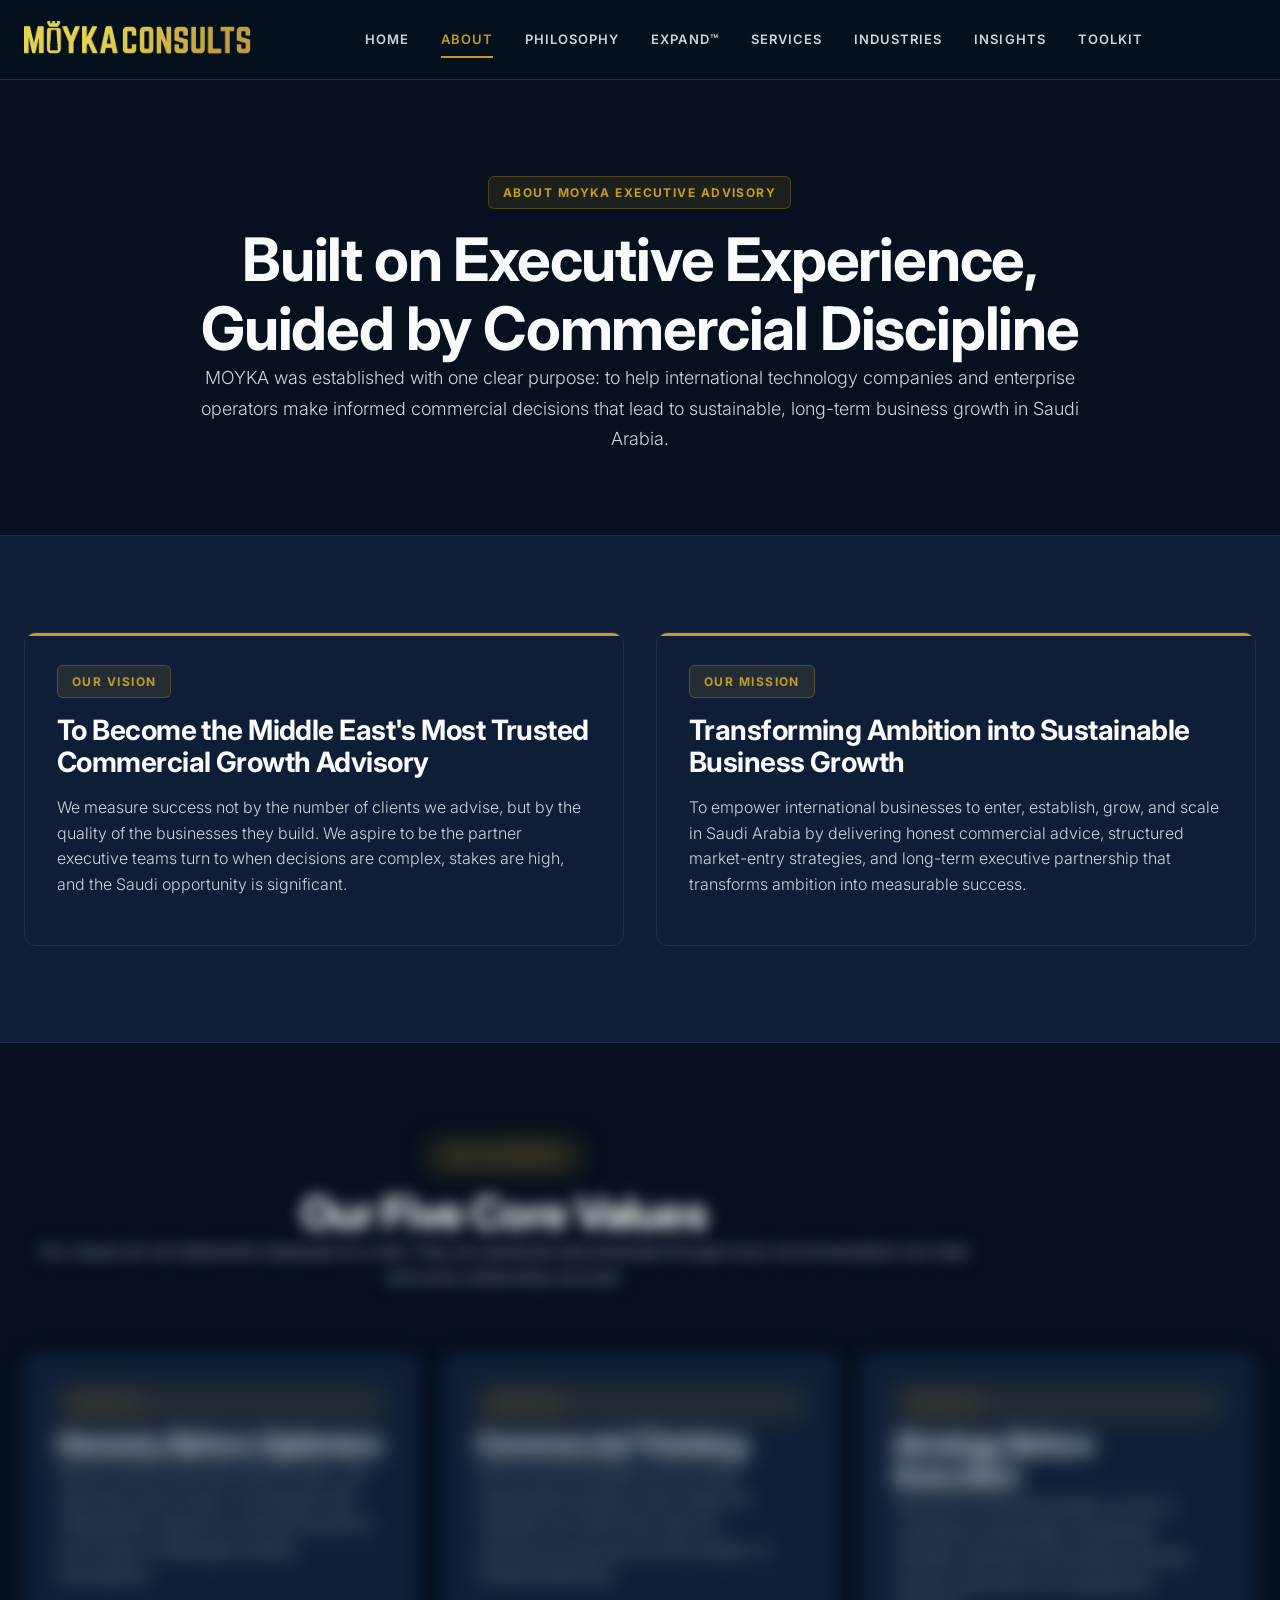
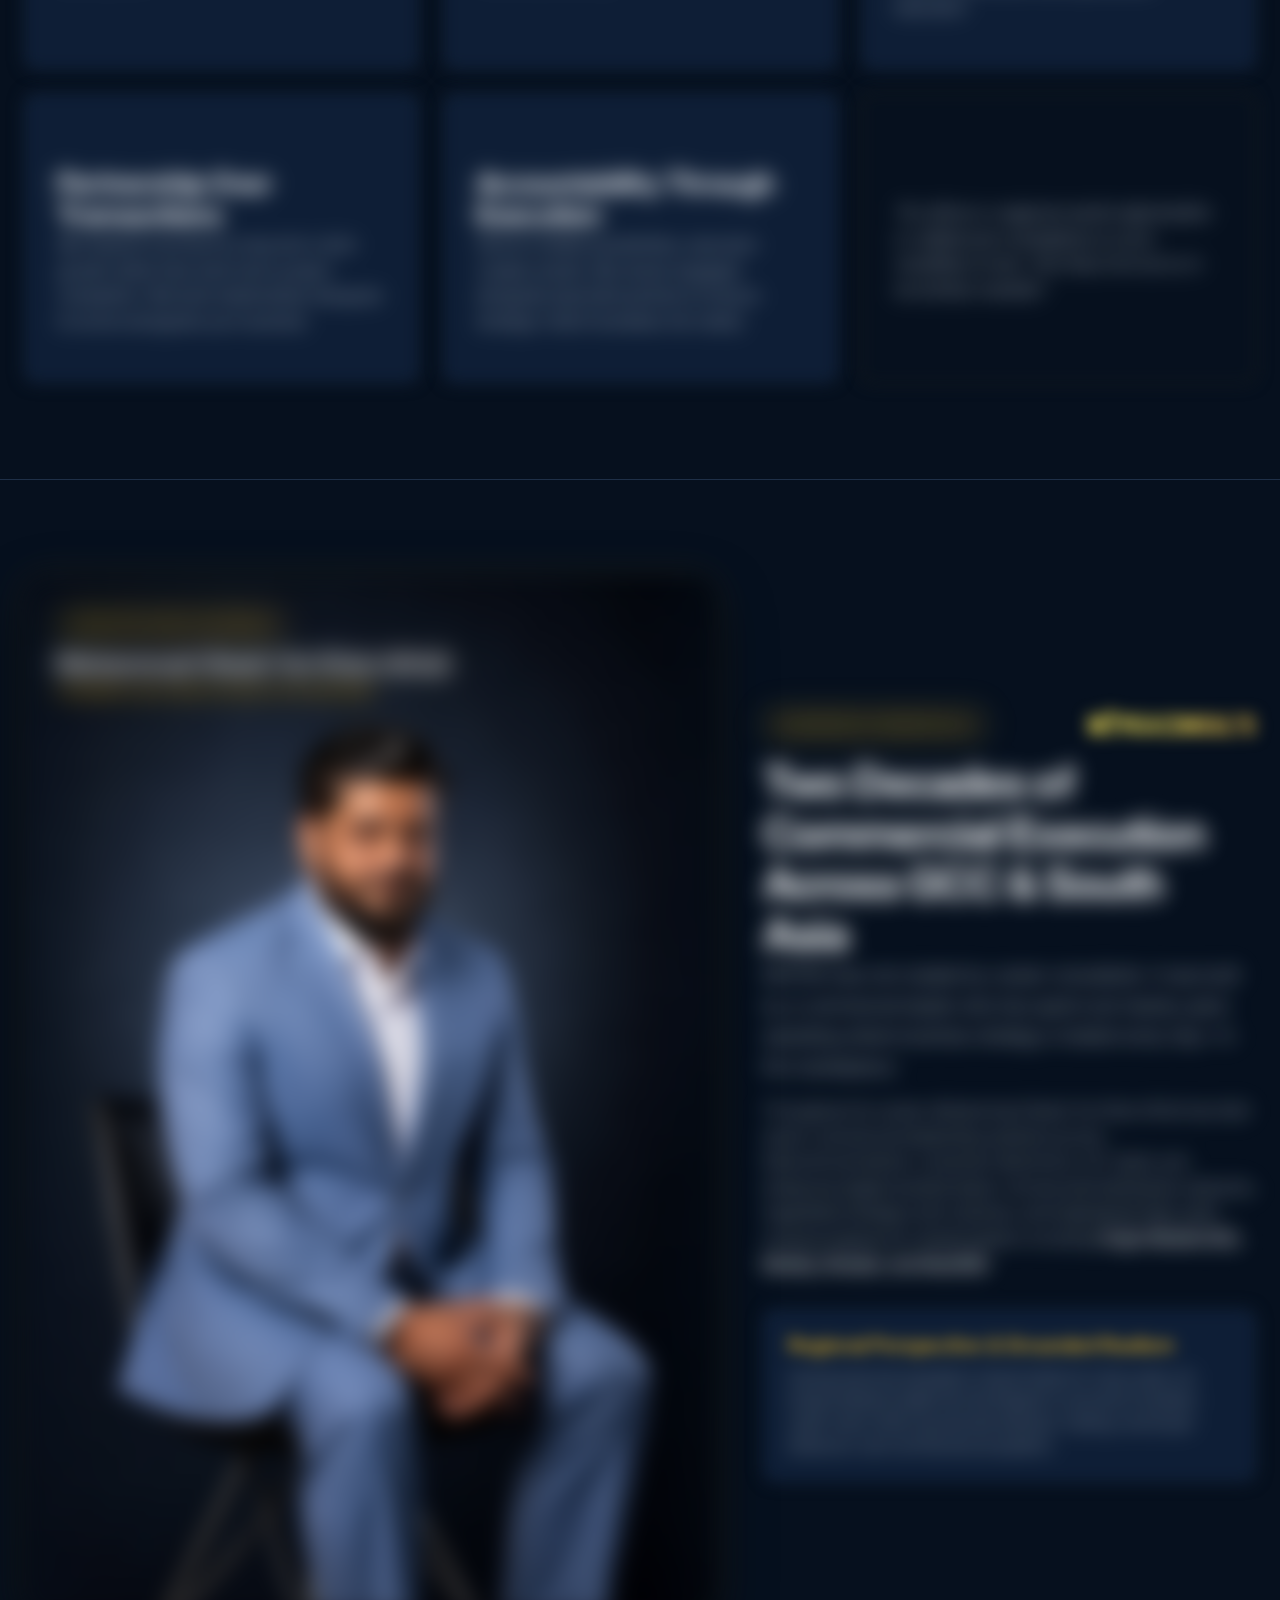
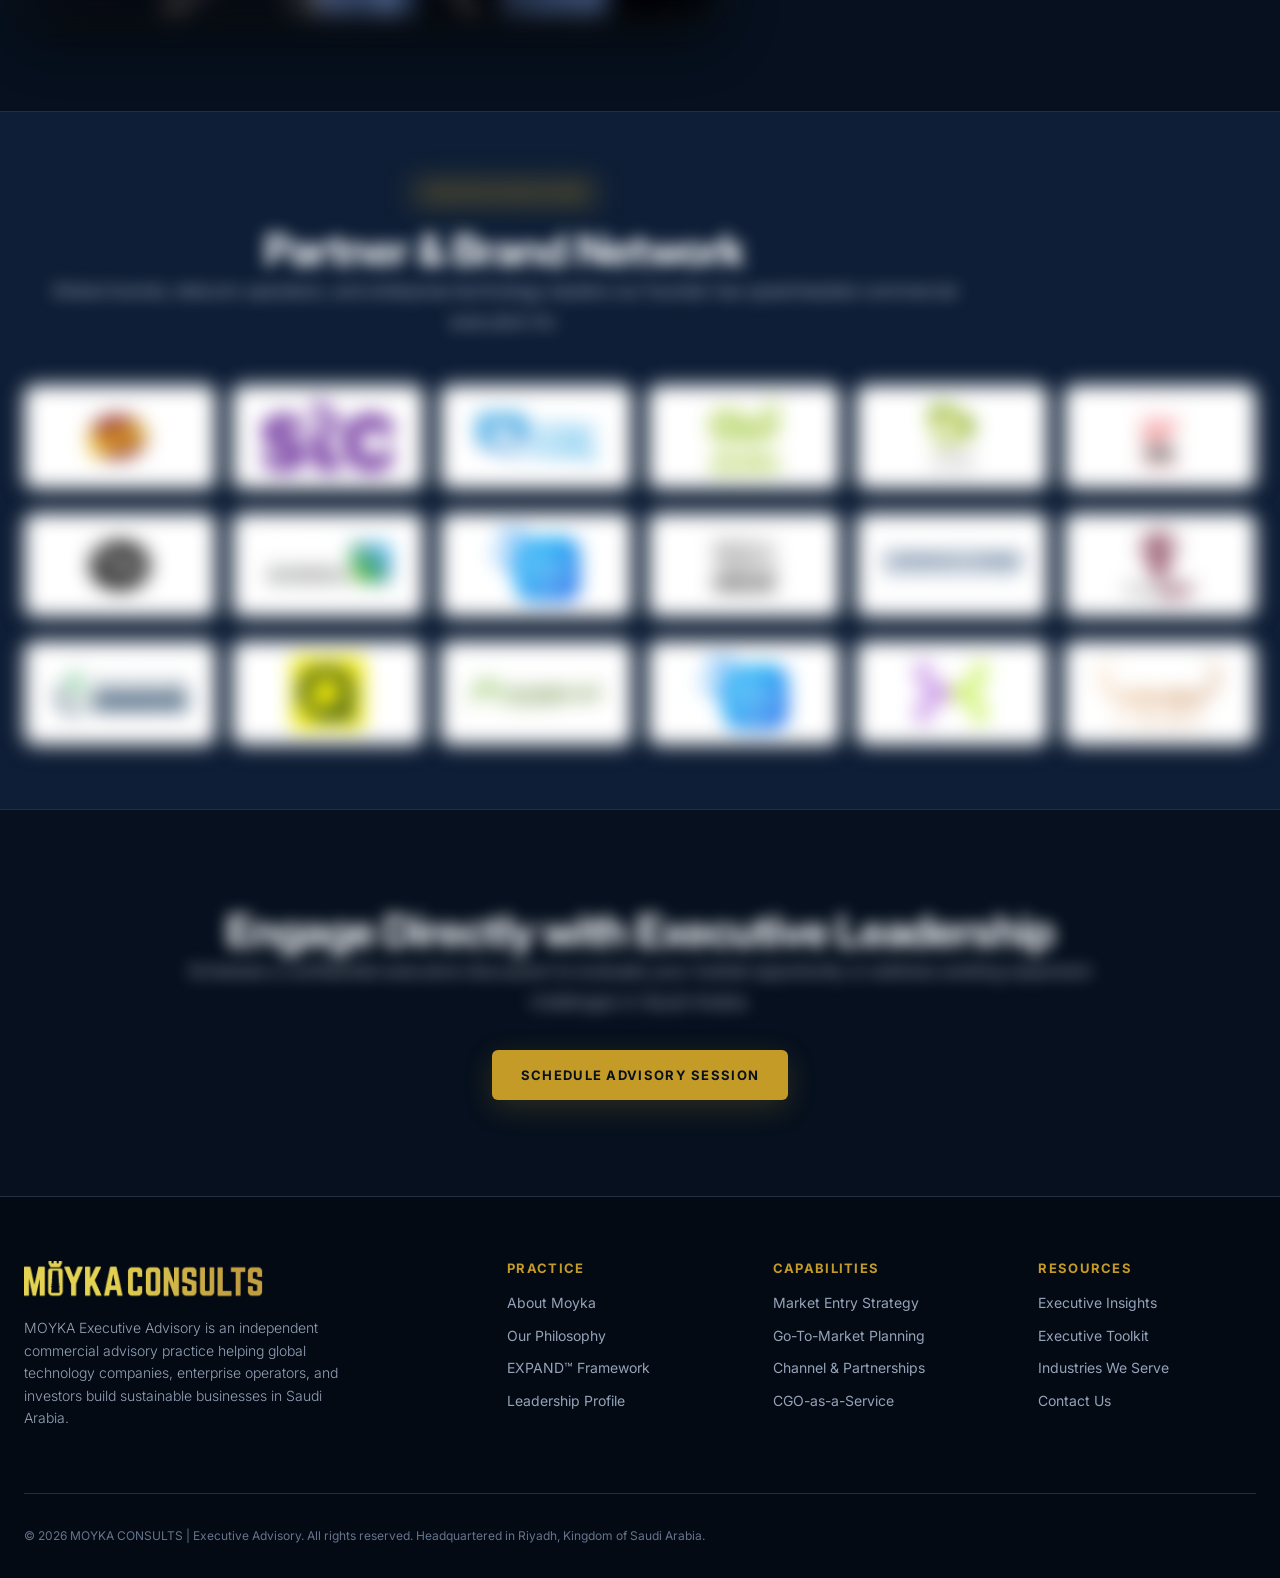
==== commit 7e7eb180: "Add files via upload" ====
--- a/about.html
+++ b/about.html
@@ -1,22 +1,20 @@
 <!DOCTYPE html>
-<html lang="en"><head>
+<html lang="en">
+<head>
   <meta charset="UTF-8">
   <meta name="viewport" content="width=device-width, initial-scale=1.0">
   <title>About Moyka | MOYKA Executive Advisory</title>
   <meta name="description" content="Learn about MOYKA Executive Advisory, our vision, mission, core values, and founder leadership profile led by Muhammad Obaid Yar Khan Afridi.">
   
   <link rel="preconnect" href="https://fonts.googleapis.com">
-  <link rel="preconnect" href="https://fonts.gstatic.com" crossorigin="">
-  <link href="https://fonts.googleapis.com/css2?family=Inter:wght@300;400;500;600;700;800&amp;family=Playfair+Display:ital,wght@0,500;0,600;0,700;1,400&amp;display=swap" rel="stylesheet">
+  <link rel="preconnect" href="https://fonts.gstatic.com" crossorigin>
+  <link href="https://fonts.googleapis.com/css2?family=Inter:wght@300;400;500;600;700;800&family=Playfair+Display:ital,wght@0,500;0,600;0,700;1,400&display=swap" rel="stylesheet">
   
   <link rel="stylesheet" href="assets/css/variables.css">
   <link rel="stylesheet" href="assets/css/global.css">
   <link rel="stylesheet" href="assets/css/components.css">
   <link rel="stylesheet" href="assets/css/pages.css">
-<style>
-                    [data-moyka-hover] { outline: 2px dashed #3b82f6 !important; outline-offset: -1px; }
-                    [data-moyka-selected] { outline: 2px solid #6366f1 !important; outline-offset: -1px; }
-                </style></head>
+</head>
 <body>
 
   <!-- Header -->
@@ -29,7 +27,7 @@
         <a href="index.html" class="nav-link">Home</a>
         <a href="about.html" class="nav-link active">About</a>
         <a href="philosophy.html" class="nav-link">Philosophy</a>
-        <a href="expand.html" class="nav-link">EXPAND™</a>
+        <a href="expand.html" class="nav-link">EXPAND&trade;</a>
         <a href="services.html" class="nav-link">Services</a>
         <a href="industries.html" class="nav-link">Industries</a>
         <a href="insights.html" class="nav-link">Insights</a>
@@ -52,7 +50,7 @@
     <a href="index.html" class="nav-link">Home</a>
     <a href="about.html" class="nav-link active">About Moyka</a>
     <a href="philosophy.html" class="nav-link">Our Philosophy</a>
-    <a href="expand.html" class="nav-link">The EXPAND™ Framework</a>
+    <a href="expand.html" class="nav-link">The EXPAND&trade; Framework</a>
     <a href="services.html" class="nav-link">Executive Services</a>
     <a href="industries.html" class="nav-link">Industries We Serve</a>
     <a href="insights.html" class="nav-link">Thought Leadership</a>
@@ -102,7 +100,7 @@
           <div class="card-executive">
             <span class="badge-tag" style="margin-bottom: var(--space-sm);">VALUE 01</span>
             <h3>Honesty Before Optimism</h3>
-            <p contenteditable="true">We tell clients what they need to hear not what they want to hear. Trust begins with independent, objective commercial advice, even when it challenges existing assumptions.</p>
+            <p>We tell clients what they need to hear&mdash;not what they want to hear. Trust begins with independent, objective commercial advice, even when it challenges existing assumptions.</p>
           </div>
 
           <div class="card-executive">
@@ -144,18 +142,35 @@
         <div class="hero-grid">
           <!-- Seamless Borderless Founder Portrait Container -->
           <div>
-            <div class="founder-seamless-container">
-              <img src="assets/images/founder-full.jpg" alt="Muhammad Obaid Yar Khan Afridi - Founder &amp; Practice Lead" class="founder-seamless-img">
+            <div class="founder-seamless-container" id="founder-portrait-container">
+              <div class="founder-depth-bg"></div>
+              <img src="assets/images/founder-full.jpg" alt="Muhammad Obaid Yar Khan Afridi - Founder & Practice Lead" class="founder-seamless-img">
               
               <!-- Multi-directional gradient overlays melting background into website navy theme (#06101E) -->
               <div class="founder-blend-bottom"></div>
               <div class="founder-blend-sides"></div>
               <div class="founder-blend-top"></div>
 
+              <!-- Strategic Aura Layers -->
+              <div class="founder-light-sweep"></div>
+              <div class="founder-rim-highlight"></div>
+
+
+
+              <!-- Ambient Drifting Specks -->
+              <div class="founder-specks-container">
+                <span class="speck s1"></span>
+                <span class="speck s2"></span>
+                <span class="speck s3"></span>
+                <span class="speck s4"></span>
+                <span class="speck s5"></span>
+                <span class="speck s6"></span>
+              </div>
+
               <div class="founder-seamless-meta">
-                <span class="badge-tag" style="margin-bottom: 8px;">PRACTICE LEAD &amp; FOUNDER</span>
+                <span class="badge-tag" style="margin-bottom: 8px;">PRACTICE LEAD & FOUNDER</span>
                 <h3 style="font-size: 1.6rem; margin-bottom: 2px; color: #FFFFFF; text-shadow: 0 2px 10px rgba(0,0,0,0.8);">Muhammad Obaid Yar Khan Afridi</h3>
-                <p style="font-size: 0.85rem; color: var(--color-brand-gold); margin-bottom: 0; font-weight: 700; text-transform: uppercase; text-shadow: 0 2px 8px rgba(0,0,0,0.8);">Founder &amp; CEO, MOYKA Executive Advisory</p>
+                <p style="font-size: 0.85rem; color: var(--color-brand-gold); margin-bottom: 0; font-weight: 700; text-transform: uppercase; text-shadow: 0 2px 8px rgba(0,0,0,0.8);">Founder & CEO, MOYKA Executive Advisory</p>
               </div>
             </div>
           </div>
@@ -166,14 +181,14 @@
               <span class="badge-tag">LEADERSHIP CREDENTIALS</span>
               <img src="assets/images/moyka-logo.png" alt="MOYKA CONSULTS Logo" style="height: 28px; width: auto;">
             </div>
-            <h2 style="margin-top: var(--space-md);">Two Decades of Commercial Execution Across GCC &amp; South Asia</h2>
+            <h2 style="margin-top: var(--space-md);">Two Decades of Commercial Execution Across GCC & South Asia</h2>
             
-            <p class="lead" contenteditable="true">MOYKA was not created by career consultants. It was built by a commercial leader who has spent over twenty years operating where business strategy is tested every day in the marketplace.</p>
+            <p class="lead">MOYKA was not created by career consultants. It was built by a commercial leader who has spent over twenty years operating where business strategy is tested every day&mdash;in the marketplace.</p>
             
-            <p>Throughout his career, Muhammad Obaid Yar Khan Afridi has held senior commercial leadership positions across telecommunications, consumer electronics, IoT, SaaS, and enterprise digital transformation. He has built distribution networks, negotiated strategic joint ventures, and engineered high-yield revenue engines for market leaders including <strong>Virgin Mobile KSA, Mobily, Etisalat, and Nestle</strong>.</p>
+            <p>Throughout his career, Muhammad Obaid Yar Khan Afridi has held senior commercial leadership positions across telecommunications, consumer electronics, IoT, SaaS, and enterprise digital transformation. He has built distribution networks, negotiated strategic joint ventures, and engineered high-yield revenue engines for market leaders including <strong>Virgin Mobile KSA, Mobily, Etisalat, and NestlÃ©</strong>.</p>
 
             <div style="background: var(--color-brand-slate); padding: var(--space-lg); border-radius: var(--radius-md); border: 1px solid var(--color-brand-border); margin-top: var(--space-xl);">
-              <h4 style="color: var(--color-brand-gold); margin-bottom: 8px;">Regional Perspective &amp; Grounded Realism</h4>
+              <h4 style="color: var(--color-brand-gold); margin-bottom: 8px;">Regional Perspective & Grounded Realism</h4>
               <p style="font-size: 0.9rem; margin-bottom: 0;">Having lived and operated in Saudi Arabia for many years, he brings firsthand insight into the Kingdom's economic evolution under Vision 2030, government decision-making, local buyer behaviors, and commercial ecosystems.</p>
             </div>
           </div>
@@ -186,7 +201,7 @@
       <div class="container">
         <div class="text-center container-narrow" style="margin-bottom: var(--space-2xl);">
           <span class="badge-tag">TRUSTED ECOSYSTEM</span>
-          <h2 style="margin-top: var(--space-md);">Partner &amp; Brand Network</h2>
+          <h2 style="margin-top: var(--space-md);">Partner & Brand Network</h2>
           <p class="lead">Global brands, telecom operators, and enterprise technology leaders our founder has spearheaded commercial execution for.</p>
         </div>
 
@@ -240,7 +255,7 @@
             </div>
             <div class="logo-card-item">
               <div class="logo-img-wrapper">
-                <img src="assets/images/logos/logo-tech-iot.png" alt="IoT &amp; Tech Partner">
+                <img src="assets/images/logos/logo-tech-iot.png" alt="IoT & Tech Partner">
               </div>
             </div>
             <div class="logo-card-item">
@@ -323,7 +338,7 @@
           <div class="footer-links">
             <a href="about.html">About Moyka</a>
             <a href="philosophy.html">Our Philosophy</a>
-            <a href="expand.html">EXPAND™ Framework</a>
+            <a href="expand.html">EXPAND&trade; Framework</a>
             <a href="about.html#leadership">Leadership Profile</a>
           </div>
         </div>
@@ -332,7 +347,7 @@
           <div class="footer-links">
             <a href="services.html">Market Entry Strategy</a>
             <a href="services.html">Go-To-Market Planning</a>
-            <a href="services.html">Channel &amp; Partnerships</a>
+            <a href="services.html">Channel & Partnerships</a>
             <a href="services.html">CGO-as-a-Service</a>
           </div>
         </div>
@@ -347,16 +362,15 @@
         </div>
       </div>
       <div class="footer-bottom">
-        <div>© 2026 MOYKA CONSULTS | Executive Advisory. All rights reserved. Headquartered in Riyadh, Kingdom of Saudi Arabia.</div>
+        <div>&copy; 2026 MOYKA CONSULTS | Executive Advisory. All rights reserved. Headquartered in Riyadh, Kingdom of Saudi Arabia.</div>
       </div>
     </div>
   </footer>
 
   <script src="assets/js/main.js"></script>
   <script src="assets/js/interactive.js"></script>
-
-
-
-
-
-</body></html>+</body>
+</html>
+
+
+
--- a/assets/css/global.css
+++ b/assets/css/global.css
@@ -24,6 +24,30 @@
   display: flex;
   flex-direction: column;
   overflow-x: hidden;
+}
+
+/* Image Distortion & Responsive Layout Safeguards */
+img, picture, svg, video, canvas {
+  max-width: 100%;
+  height: auto;
+  object-fit: contain;
+  vertical-align: middle;
+}
+
+.logo-card-item img {
+  max-height: 72px;
+  max-width: 90%;
+  width: auto;
+  height: auto;
+  object-fit: contain;
+  margin: 0 auto;
+}
+
+.founder-seamless-img {
+  width: 100%;
+  height: 100%;
+  object-fit: cover;
+  object-position: center top;
 }
 
 /* Typography Base */
--- a/assets/css/components.css
+++ b/assets/css/components.css
@@ -423,7 +423,7 @@
   }
 }
 
-/* FLOATING EXECUTIVE SCROLL INDICATOR WITH MÖYKA GOLD EMBLEM */
+/* FLOATING EXECUTIVE SCROLL INDICATOR WITH M&Ouml;YKA GOLD EMBLEM */
 .scroll-indicator-widget {
   position: fixed;
   right: 28px;
@@ -488,3 +488,613 @@
   transform: rotate(-90deg);
   transform-origin: 50% 50%;
 }
+
+/* ==========================================================================
+   EXECUTIVE SCROLL TEXT ANIMATION ENGINE (TADBEER-STYLE SCROLL REVEALS)
+   ========================================================================== */
+
+.scroll-reveal {
+  opacity: 0;
+  will-change: transform, opacity, filter;
+  transition: opacity 1.8s cubic-bezier(0.22, 1, 0.36, 1),
+              transform 1.8s cubic-bezier(0.22, 1, 0.36, 1),
+              filter 1.8s cubic-bezier(0.22, 1, 0.36, 1);
+  transition-delay: var(--reveal-delay, 0s);
+}
+
+/* 1. Scroll Up / Fade Slide Up (Default) */
+.scroll-reveal-up,
+.scroll-reveal:not([class*="scroll-reveal-"]) {
+  transform: translateY(38px);
+  filter: blur(8px);
+}
+
+/* 2. Ultra-Slow & Majestic Left Slide Reveal (Used for All Hero Text Elements across all pages) */
+.scroll-reveal-left {
+  transform: translateX(-220px);
+  opacity: 0;
+  filter: blur(12px);
+  will-change: transform, opacity, filter;
+  transition: opacity 4.2s cubic-bezier(0.16, 1, 0.3, 1),
+              transform 4.2s cubic-bezier(0.16, 1, 0.3, 1),
+              filter 4.2s cubic-bezier(0.16, 1, 0.3, 1);
+  transition-delay: var(--reveal-delay, 0.15s);
+}
+
+.scroll-reveal-left.is-revealed {
+  opacity: 1;
+  transform: translateX(0);
+  filter: blur(0px);
+}
+
+/* 3. Scroll Right Reveal */
+.scroll-reveal-right {
+  transform: translateX(42px);
+  filter: blur(8px);
+}
+
+/* 4. Scroll Scale / Zoom Reveal */
+.scroll-reveal-scale {
+  transform: scale(0.92) translateY(20px);
+  filter: blur(10px);
+}
+
+/* 5. Text Highlight / Shimmer Reveal */
+.scroll-reveal-text {
+  transform: translateY(24px);
+  filter: blur(12px);
+}
+
+/* Active Visible State Triggered by Intersection Observer on Scroll Up & Down */
+.scroll-reveal.is-revealed {
+  opacity: 1;
+  transform: translateY(0) translateX(0) scale(1);
+  filter: blur(0px);
+}
+
+/* Staggered Delay Utilities for Grid Items & Cards */
+.stagger-1 { --reveal-delay: 0.08s; }
+.stagger-2 { --reveal-delay: 0.16s; }
+.stagger-3 { --reveal-delay: 0.24s; }
+.stagger-4 { --reveal-delay: 0.32s; }
+.stagger-5 { --reveal-delay: 0.4s; }
+.stagger-6 { --reveal-delay: 0.48s; }
+
+/* Accessibility fallback */
+@media (prefers-reduced-motion: reduce) {
+  .scroll-reveal {
+    opacity: 1 !important;
+    transform: none !important;
+    filter: none !important;
+    transition: none !important;
+  }
+}
+
+/* ==========================================================================
+   CUBERTO-STYLE INTERACTIVE CURSOR & CARD ANIMATION ENGINE
+   ========================================================================== */
+
+/* 1. Cuberto Interactive Custom Cursor Follower */
+.cb-custom-cursor {
+  position: fixed;
+  top: 0;
+  left: 0;
+  width: 24px;
+  height: 24px;
+  border-radius: 50%;
+  background: var(--color-brand-gold);
+  mix-blend-mode: difference;
+  pointer-events: none;
+  z-index: 99999;
+  transform: translate(-50%, -50%) scale(1);
+  transition: transform 0.25s cubic-bezier(0.16, 1, 0.3, 1),
+              width 0.3s cubic-bezier(0.16, 1, 0.3, 1),
+              height 0.3s cubic-bezier(0.16, 1, 0.3, 1),
+              opacity 0.3s ease;
+  opacity: 0;
+}
+
+.cb-custom-cursor.is-active {
+  opacity: 1;
+}
+
+.cb-custom-cursor.is-hovered {
+  transform: translate(-50%, -50%) scale(2.4);
+  background: rgba(197, 155, 39, 0.95);
+  box-shadow: 0 0 20px rgba(197, 155, 39, 0.6);
+}
+
+.cb-custom-cursor.is-card-hovered {
+  transform: translate(-50%, -50%) scale(3.2);
+  background: rgba(255, 255, 255, 0.9);
+  mix-blend-mode: difference;
+}
+
+/* Hide custom cursor on coarse touch devices */
+@media (pointer: coarse) {
+  .cb-custom-cursor {
+    display: none !important;
+  }
+}
+
+/* 2. Cuberto Interactive Card Lift & Image Zoom Effects */
+.card-executive,
+.matrix-card-positive,
+.matrix-card-negative,
+.logo-card-item,
+.process-step-card,
+.insight-card,
+.toolkit-card {
+  transition: transform 0.6s cubic-bezier(0.16, 1, 0.3, 1),
+              box-shadow 0.6s cubic-bezier(0.16, 1, 0.3, 1),
+              border-color 0.4s ease;
+  will-change: transform, box-shadow;
+}
+
+.card-executive:hover,
+.matrix-card-positive:hover,
+.matrix-card-negative:hover,
+.process-step-card:hover,
+.insight-card:hover,
+.toolkit-card:hover {
+  transform: translateY(-8px) scale(1.015);
+  box-shadow: 0 20px 40px rgba(0, 0, 0, 0.4), 0 0 25px rgba(197, 155, 39, 0.25);
+  border-color: var(--color-brand-gold);
+}
+
+.logo-card-item:hover {
+  transform: translateY(-6px) scale(1.04);
+  box-shadow: 0 14px 30px rgba(197, 155, 39, 0.35);
+  border-color: var(--color-brand-gold);
+}
+
+.logo-card-item img {
+  transition: transform 0.6s cubic-bezier(0.16, 1, 0.3, 1);
+}
+
+.logo-card-item:hover img {
+  transform: scale(1.12);
+}
+
+/* 3. Cuberto Magnetic Button Effect */
+.btn,
+.badge-tag {
+  transition: transform 0.4s cubic-bezier(0.16, 1, 0.3, 1),
+              box-shadow 0.4s ease,
+              background-color 0.3s ease;
+}
+
+.btn:hover {
+  transform: translateY(-3px) scale(1.03);
+  box-shadow: 0 10px 25px rgba(197, 155, 39, 0.4);
+}
+
+/* ==========================================================================
+   PROPRIETARY EXPAND™ METHODOLOGY INTERACTIVE FRAMEWORK COMPONENT
+   ========================================================================== */
+
+.expand-framework-container {
+  position: relative;
+  width: 100%;
+  margin: var(--space-2xl) 0;
+}
+
+/* 1. Desktop Horizontal Pathway Track */
+.expand-pathway-track {
+  position: relative;
+  display: flex;
+  justify-content: space-between;
+  align-items: center;
+  margin-bottom: var(--space-2xl);
+  padding: 0 var(--space-lg);
+}
+
+.expand-svg-connector {
+  position: absolute;
+  top: 28px;
+  left: 56px;
+  right: 56px;
+  width: calc(100% - 112px);
+  height: 6px;
+  z-index: 1;
+  pointer-events: none;
+}
+
+.expand-line-bg {
+  stroke: rgba(197, 155, 39, 0.25);
+  stroke-width: 2.5;
+  stroke-dasharray: 6 6;
+}
+
+.expand-line-active {
+  stroke: var(--color-brand-gold);
+  stroke-width: 3;
+  transition: stroke-dashoffset 0.6s cubic-bezier(0.22, 1, 0.36, 1);
+}
+
+.expand-travel-dot {
+  fill: var(--color-brand-gold);
+  filter: drop-shadow(0 0 8px rgba(197, 155, 39, 0.9));
+  transition: cx 0.5s cubic-bezier(0.22, 1, 0.36, 1);
+}
+
+/* 2. Interactive Letter Stage Nodes */
+.expand-nodes-row {
+  position: relative;
+  display: flex;
+  justify-content: space-between;
+  width: 100%;
+  z-index: 2;
+}
+
+.expand-node-item {
+  display: flex;
+  flex-direction: column;
+  align-items: center;
+  cursor: pointer;
+  background: none;
+  border: none;
+  padding: 0;
+  color: inherit;
+  font-family: inherit;
+  transition: transform 0.4s cubic-bezier(0.16, 1, 0.3, 1), opacity 0.4s ease;
+  opacity: 0.75;
+  outline: none;
+}
+
+.expand-node-item:hover,
+.expand-node-item.is-active {
+  opacity: 1;
+  transform: translateY(-4px);
+}
+
+.expand-node-circle {
+  width: 56px;
+  height: 56px;
+  border-radius: 50%;
+  background: var(--color-bg-slate);
+  border: 2px solid var(--color-brand-border);
+  display: flex;
+  align-items: center;
+  justify-content: center;
+  font-weight: 800;
+  font-size: 1.25rem;
+  color: var(--color-brand-gold);
+  box-shadow: 0 4px 15px rgba(0, 0, 0, 0.3);
+  transition: all 0.4s cubic-bezier(0.16, 1, 0.3, 1);
+  margin-bottom: var(--space-xs);
+}
+
+.expand-node-item.is-active .expand-node-circle {
+  background: var(--color-brand-gold);
+  color: #000;
+  border-color: var(--color-brand-gold);
+  transform: scale(1.12);
+  box-shadow: 0 0 25px rgba(197, 155, 39, 0.6), 0 8px 20px rgba(0, 0, 0, 0.4);
+}
+
+.expand-node-label {
+  font-size: 0.75rem;
+  font-weight: 700;
+  letter-spacing: 0.08em;
+  text-transform: uppercase;
+  color: var(--color-text-secondary);
+  transition: color 0.3s ease;
+}
+
+.expand-node-item.is-active .expand-node-label {
+  color: var(--color-brand-gold);
+}
+
+/* 3. Active Stage Content Display Card */
+.expand-stage-card-wrapper {
+  position: relative;
+  min-height: 280px;
+}
+
+.expand-stage-card {
+  display: none;
+  opacity: 0;
+  transform: translateY(20px) scale(0.98);
+  transition: opacity 0.5s cubic-bezier(0.22, 1, 0.36, 1),
+              transform 0.5s cubic-bezier(0.22, 1, 0.36, 1);
+}
+
+.expand-stage-card.is-active {
+  display: block;
+  opacity: 1;
+  transform: translateY(0) scale(1);
+}
+
+.expand-card-body {
+  background: linear-gradient(145deg, rgba(20, 30, 48, 0.95), rgba(10, 16, 26, 0.98));
+  border: 1px solid var(--color-brand-border);
+  border-left: 4px solid var(--color-brand-gold);
+  border-radius: var(--radius-lg);
+  padding: var(--space-xl) var(--space-2xl);
+  box-shadow: 0 20px 40px rgba(0, 0, 0, 0.5), 0 0 30px rgba(197, 155, 39, 0.15);
+  display: grid;
+  grid-template-columns: 1fr 140px;
+  gap: var(--space-xl);
+  align-items: center;
+}
+
+.expand-card-title {
+  display: flex;
+  align-items: center;
+  gap: var(--space-md);
+  margin-bottom: var(--space-md);
+}
+
+.expand-card-letter-pill {
+  width: 36px;
+  height: 36px;
+  border-radius: 50%;
+  background: var(--color-brand-gold);
+  color: #000;
+  font-weight: 800;
+  font-size: 1.1rem;
+  display: flex;
+  align-items: center;
+  justify-content: center;
+}
+
+.expand-card-vector-box {
+  display: flex;
+  align-items: center;
+  justify-content: center;
+  width: 130px;
+  height: 130px;
+  background: rgba(197, 155, 39, 0.05);
+  border: 1px solid rgba(197, 155, 39, 0.2);
+  border-radius: var(--radius-md);
+  padding: var(--space-md);
+}
+
+.expand-vector-svg {
+  width: 72px;
+  height: 72px;
+  stroke: var(--color-brand-gold);
+  fill: none;
+  stroke-width: 1.5;
+  stroke-linecap: round;
+  stroke-linejoin: round;
+}
+
+/* 4. Strategic Transformation Banner */
+.expand-transformation-banner {
+  margin-top: var(--space-3xl);
+  padding: var(--space-xl);
+  background: rgba(10, 16, 26, 0.85);
+  border: 1px dashed rgba(197, 155, 39, 0.35);
+  border-radius: var(--radius-md);
+  text-align: center;
+}
+
+.expand-letters-converge {
+  display: flex;
+  justify-content: center;
+  gap: var(--space-md);
+  font-size: 1.25rem;
+  font-weight: 800;
+  color: var(--color-brand-gold);
+  margin-bottom: var(--space-xs);
+  letter-spacing: 0.2em;
+}
+
+.expand-transformation-flow {
+  display: flex;
+  align-items: center;
+  justify-content: center;
+  gap: var(--space-md);
+  font-size: 0.95rem;
+  font-weight: 700;
+  color: var(--color-text-primary);
+  flex-wrap: wrap;
+}
+
+.expand-flow-arrow {
+  color: var(--color-brand-gold);
+  font-size: 1.1rem;
+}
+
+.expand-flow-highlight {
+  color: var(--color-brand-gold);
+  background: rgba(197, 155, 39, 0.12);
+  padding: 6px 16px;
+  border-radius: 4px;
+  border: 1px solid rgba(197, 155, 39, 0.35);
+}
+
+/* 5. Mobile Layout Styles (< 768px) */
+@media (max-width: 767px) {
+  .expand-pathway-track {
+    display: none;
+  }
+
+  .expand-card-body {
+    grid-template-columns: 1fr;
+    gap: var(--space-md);
+    padding: var(--space-lg);
+  }
+
+  .expand-card-vector-box {
+    width: 80px;
+    height: 80px;
+    margin: 0 auto;
+  }
+
+  .expand-vector-svg {
+    width: 48px;
+    height: 48px;
+  }
+
+  .expand-mobile-journey {
+    position: relative;
+    padding-left: 46px;
+  }
+
+  .expand-mobile-line {
+    position: absolute;
+    top: 20px;
+    left: 20px;
+    bottom: 20px;
+    width: 2px;
+    background: rgba(197, 155, 39, 0.3);
+  }
+
+  .expand-mobile-item {
+    position: relative;
+    margin-bottom: var(--space-xl);
+  }
+
+  .expand-mobile-node {
+    position: absolute;
+    left: -46px;
+    top: 0;
+    width: 40px;
+    height: 40px;
+    border-radius: 50%;
+    background: var(--color-bg-slate);
+    border: 2px solid var(--color-brand-gold);
+    color: var(--color-brand-gold);
+    font-weight: 800;
+    display: flex;
+    align-items: center;
+    justify-content: center;
+  }
+
+  .expand-mobile-item.is-active .expand-mobile-node {
+    background: var(--color-brand-gold);
+    color: #000;
+    box-shadow: 0 0 15px rgba(197, 155, 39, 0.6);
+  }
+}
+
+/* ==========================================================================
+   STRATEGIC AURA — FOUNDER PORTRAIT EXECUTIVE ANIMATION SYSTEM
+   ========================================================================== */
+
+.founder-seamless-container {
+  position: relative;
+  width: 100%;
+  border-radius: var(--radius-lg);
+  overflow: hidden;
+  background-color: #061030;
+  box-shadow: 0 20px 50px rgba(0, 0, 0, 0.6), 0 0 30px rgba(197, 155, 39, 0.15);
+  transform: translateZ(0);
+}
+
+/* 1. Cinematic Depth Activation & Subtle Ambient Breathing */
+.founder-seamless-container.is-revealed .founder-seamless-img {
+  animation: founderAmbientBreathing 10s ease-in-out infinite alternate 2.5s;
+  will-change: transform;
+}
+
+@keyframes founderAmbientBreathing {
+  0% { transform: scale(1); }
+  100% { transform: scale(1.008); }
+}
+
+/* 2. Soft Golden Light Sweep Overlay */
+.founder-light-sweep {
+  position: absolute;
+  inset: 0;
+  background: linear-gradient(135deg, transparent 20%, rgba(197, 155, 39, 0.22) 48%, rgba(243, 229, 171, 0.35) 52%, transparent 70%);
+  opacity: 0;
+  transform: translateX(-100%) translateY(100%);
+  pointer-events: none;
+  z-index: 4;
+}
+
+.founder-seamless-container.is-revealed .founder-light-sweep {
+  animation: founderLightSweep 1.6s cubic-bezier(0.16, 1, 0.3, 1) forwards 0.4s;
+}
+
+@keyframes founderLightSweep {
+  0% {
+    opacity: 0;
+    transform: translateX(-100%) translateY(100%);
+  }
+  30% {
+    opacity: 0.85;
+  }
+  100% {
+    opacity: 0;
+    transform: translateX(100%) translateY(-100%);
+  }
+}
+
+/* 3. Silhouette Rim Light Highlight */
+.founder-rim-highlight {
+  position: absolute;
+  inset: 0;
+  border-radius: inherit;
+  box-shadow: inset 0 0 35px rgba(197, 155, 39, 0.3), inset 0 0 15px rgba(56, 189, 248, 0.2);
+  opacity: 0;
+  pointer-events: none;
+  z-index: 5;
+  transition: opacity 1.2s ease;
+}
+
+.founder-seamless-container.is-revealed .founder-rim-highlight {
+  animation: founderRimGlow 2.2s cubic-bezier(0.16, 1, 0.3, 1) forwards 0.8s;
+}
+
+@keyframes founderRimGlow {
+  0% { opacity: 0; }
+  40% { opacity: 0.65; }
+  100% { opacity: 0.15; }
+}
+
+.founder-orbital-svg,
+.founder-signal-point {
+  display: none !important;
+}
+
+/* 6. Ambient Drifting Specks (Particles) */
+.founder-specks-container {
+  position: absolute;
+  inset: 0;
+  pointer-events: none;
+  z-index: 3;
+  overflow: hidden;
+  transition: transform 0.2s ease-out;
+}
+
+.speck {
+  position: absolute;
+  width: 3px;
+  height: 3px;
+  border-radius: 50%;
+  background: rgba(197, 155, 39, 0.4);
+  filter: blur(1px);
+  opacity: 0.3;
+  animation: speckDrift 12s ease-in-out infinite alternate;
+}
+
+.speck.s1 { top: 15%; left: 20%; animation-duration: 14s; }
+.speck.s2 { top: 35%; right: 15%; animation-duration: 11s; animation-delay: 2s; }
+.speck.s3 { top: 65%; left: 12%; animation-duration: 16s; animation-delay: 1s; }
+.speck.s4 { top: 80%; right: 25%; animation-duration: 13s; animation-delay: 3s; }
+.speck.s5 { top: 25%; right: 35%; animation-duration: 15s; animation-delay: 0.5s; }
+.speck.s6 { top: 50%; left: 28%; animation-duration: 10s; animation-delay: 1.5s; }
+
+@keyframes speckDrift {
+  0% { transform: translateY(0) translateX(0); opacity: 0.2; }
+  50% { transform: translateY(-8px) translateX(6px); opacity: 0.5; }
+  100% { transform: translateY(-15px) translateX(-4px); opacity: 0.2; }
+}
+
+/* Accessibility Fallback */
+@media (prefers-reduced-motion: reduce) {
+  .founder-seamless-container.is-revealed .founder-seamless-img {
+    animation: none !important;
+  }
+  .founder-light-sweep,
+  .founder-rim-highlight,
+  .founder-signal-point,
+  .founder-orbital-svg {
+    display: none !important;
+  }
+}
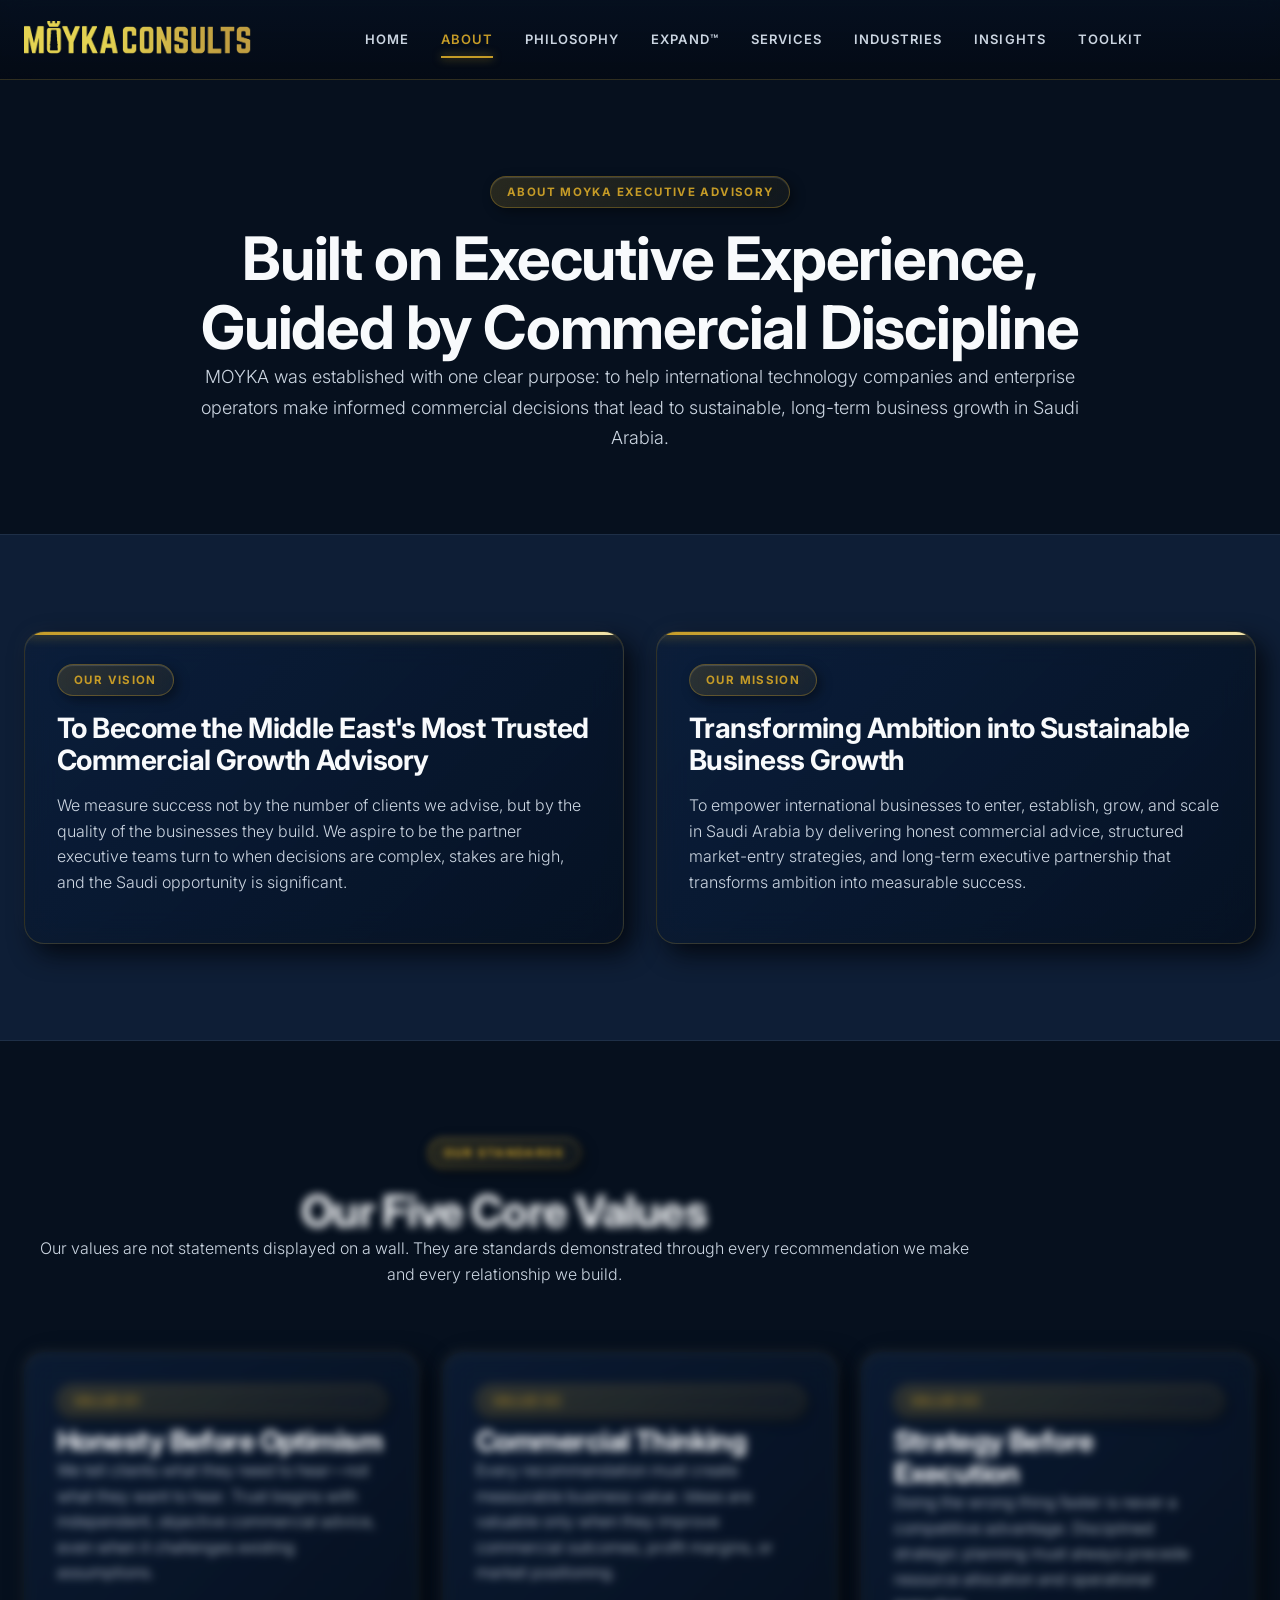
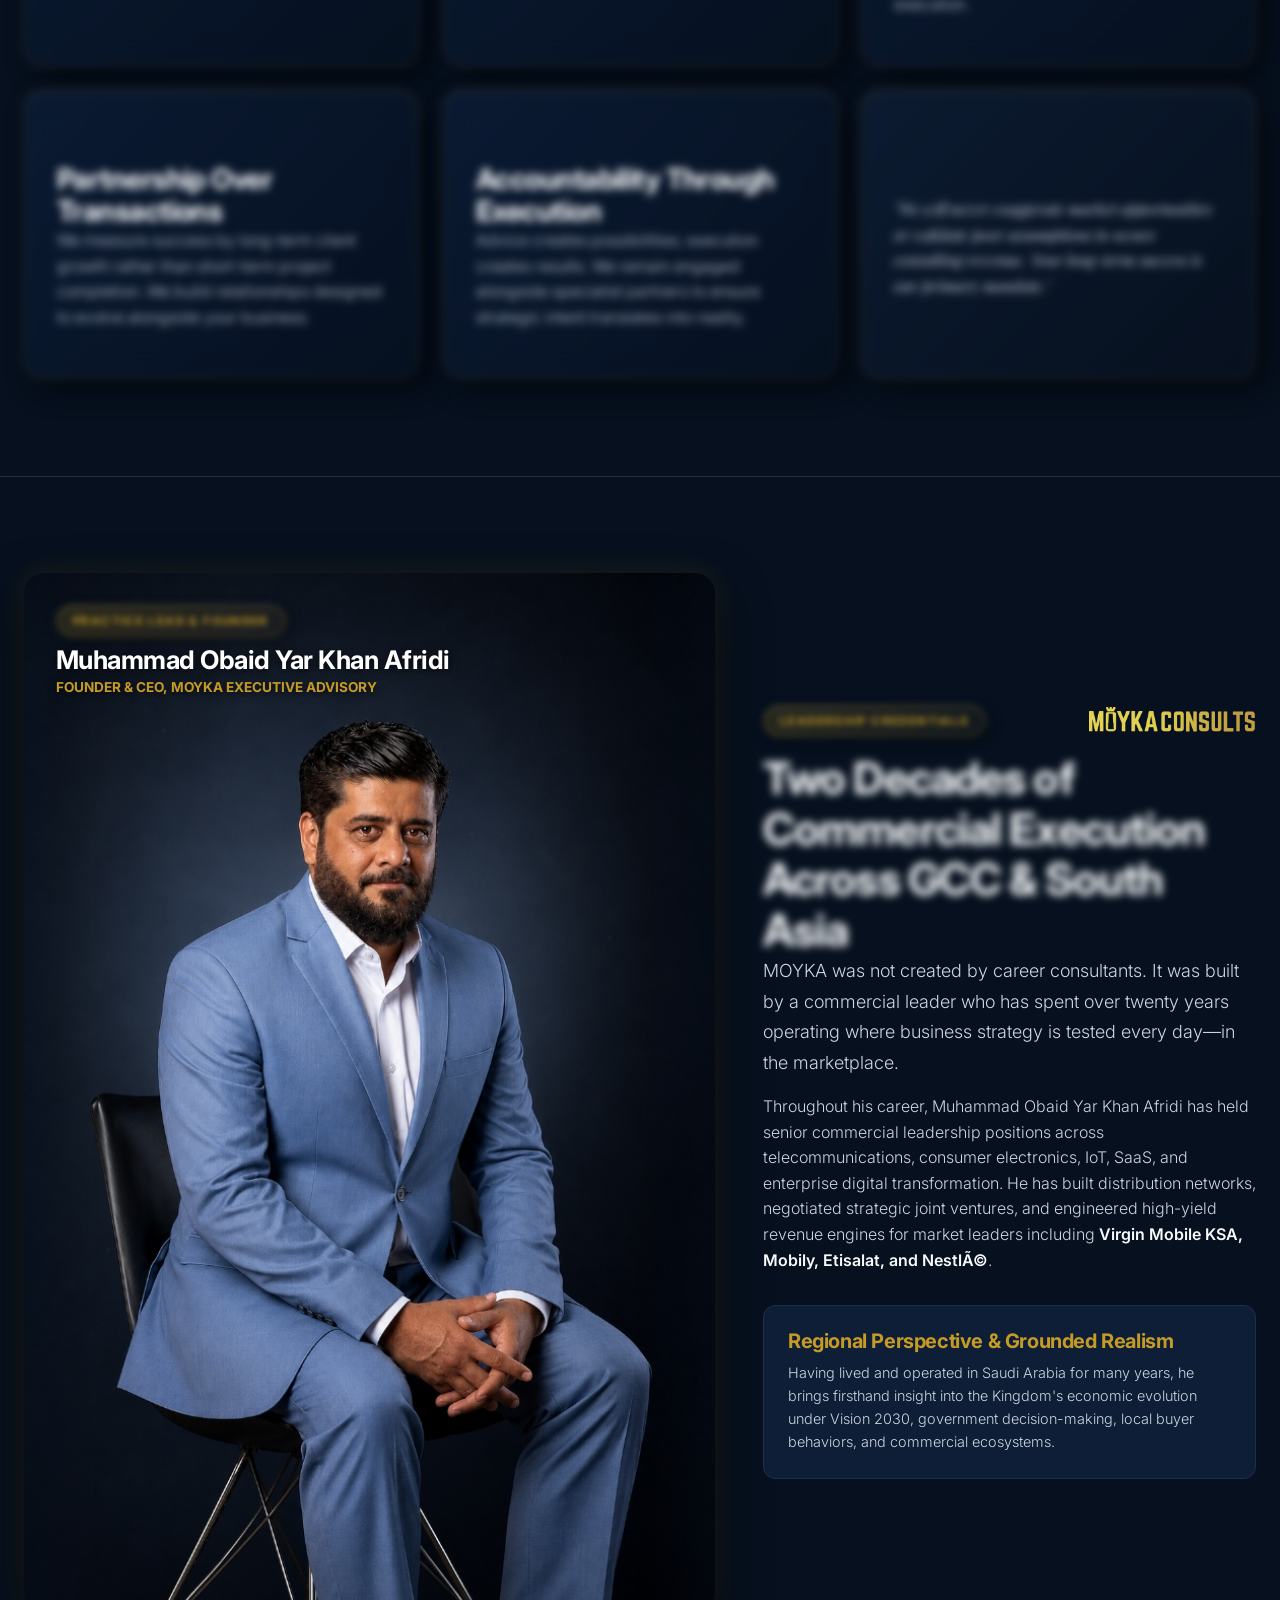
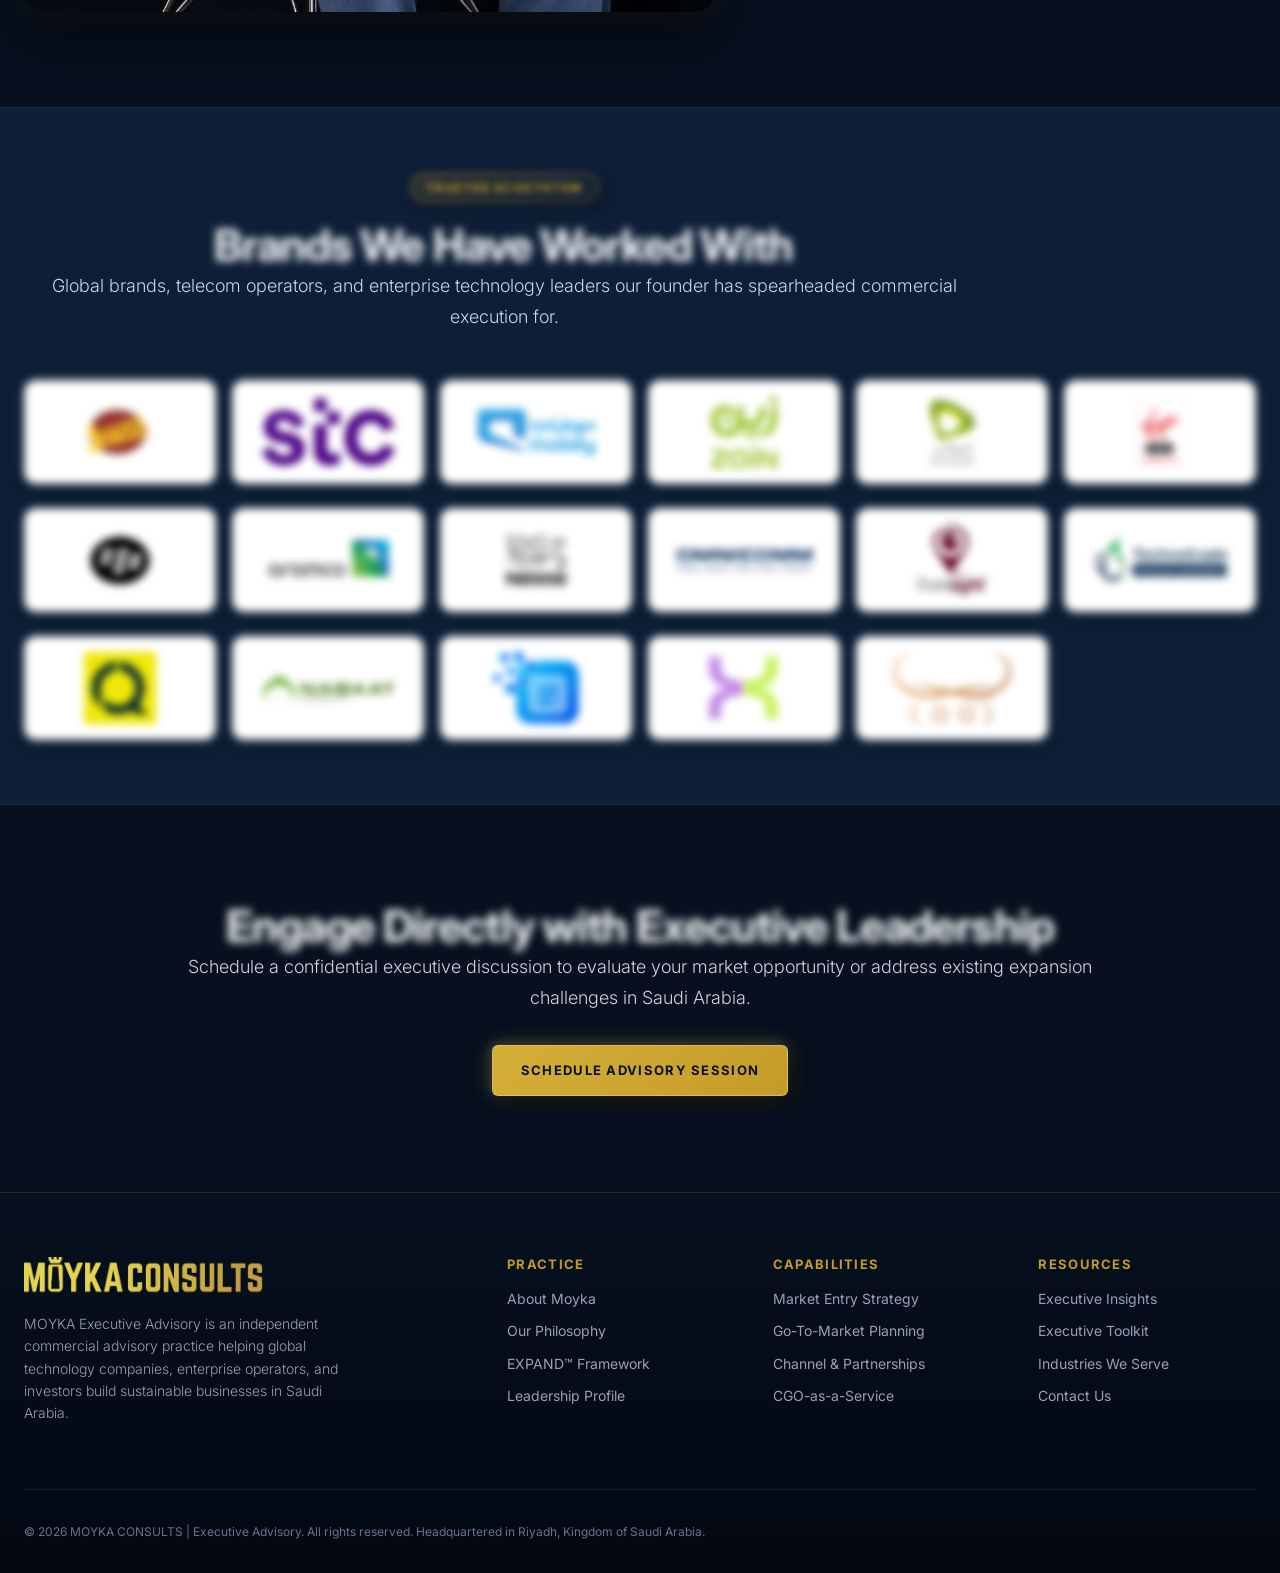
==== commit 35433730: "Add files via upload" ====
--- a/about.html
+++ b/about.html
@@ -196,16 +196,16 @@
       </div>
     </section>
 
-    <!-- PARTNER & BRAND NETWORK SEGMENT (3 CLEAN ROWS WITH UNIFORM-SIZED CARDS & LOGO WRAPPERS) -->
+    <!-- BRANDS WE HAVE WORKED WITH SEGMENT (CLEAN ROWS WITH UNIFORM-SIZED CARDS & LOGO WRAPPERS) -->
     <section class="bg-slate section-border-top" style="padding-top: var(--space-3xl); padding-bottom: var(--space-3xl);">
       <div class="container">
         <div class="text-center container-narrow" style="margin-bottom: var(--space-2xl);">
           <span class="badge-tag">TRUSTED ECOSYSTEM</span>
-          <h2 style="margin-top: var(--space-md);">Partner & Brand Network</h2>
+          <h2 style="margin-top: var(--space-md);">Brands We Have Worked With</h2>
           <p class="lead">Global brands, telecom operators, and enterprise technology leaders our founder has spearheaded commercial execution for.</p>
         </div>
 
-                <div class="partner-section-clean">
+        <div class="partner-section-clean">
           
           <!-- ROW 1 (6 OFFICIAL BRAND LOGO CARDS) -->
           <div class="partner-row-clean">
@@ -255,12 +255,7 @@
             </div>
             <div class="logo-card-item">
               <div class="logo-img-wrapper">
-                <img src="assets/images/logos/logo-tech-iot.png" alt="IoT & Tech Partner">
-              </div>
-            </div>
-            <div class="logo-card-item">
-              <div class="logo-img-wrapper">
-                <img src="assets/images/logos/logo-nestle.png" alt="NestlÃ© Global">
+                <img src="assets/images/logos/logo-nestle.png" alt="Nestle Global">
               </div>
             </div>
             <div class="logo-card-item">
@@ -273,15 +268,15 @@
                 <img src="assets/images/logos/logo-transight.png" alt="Transight IoT">
               </div>
             </div>
-          </div>
-
-          <!-- ROW 3 (6 OFFICIAL BRAND LOGO CARDS) -->
+            <div class="logo-card-item">
+              <div class="logo-img-wrapper">
+                <img src="assets/images/logos/logo-technotrade.png" alt="Technotrade">
+              </div>
+            </div>
+          </div>
+
+          <!-- ROW 3 (5 OFFICIAL BRAND LOGO CARDS) -->
           <div class="partner-row-clean">
-            <div class="logo-card-item">
-              <div class="logo-img-wrapper">
-                <img src="assets/images/logos/logo-technotrade.png" alt="Technotrade">
-              </div>
-            </div>
             <div class="logo-card-item">
               <div class="logo-img-wrapper">
                 <img src="assets/images/logos/logo-qarrib.png" alt="Qarrib Digital">
--- a/assets/css/variables.css
+++ b/assets/css/variables.css
@@ -59,13 +59,24 @@
   --radius-xl: 30px;
   --radius-full: 9999px;
 
-  --transition-fast: 0.2s cubic-bezier(0.16, 1, 0.3, 1);
-  --transition-normal: 0.35s cubic-bezier(0.16, 1, 0.3, 1);
-  --transition-slow: 0.6s cubic-bezier(0.16, 1, 0.3, 1);
+  --transition-fast: 0.15s cubic-bezier(0.16, 1, 0.3, 1);
+  --transition-normal: 0.25s cubic-bezier(0.16, 1, 0.3, 1);
+  --transition-slow: 0.45s cubic-bezier(0.16, 1, 0.3, 1);
 
   /* Elevation Shadows */
   --shadow-sm: 0 2px 8px rgba(0, 0, 0, 0.4);
   --shadow-md: 0 8px 24px rgba(0, 0, 0, 0.5);
   --shadow-lg: 0 16px 48px rgba(0, 0, 0, 0.6);
   --shadow-gold: 0 8px 30px rgba(197, 155, 39, 0.2);
+
+  /* Glassmorphism & Neomorphism Theme Tokens */
+  --glass-bg: linear-gradient(135deg, rgba(16, 26, 42, 0.72) 0%, rgba(8, 14, 24, 0.85) 100%);
+  --glass-bg-hover: linear-gradient(135deg, rgba(22, 36, 58, 0.85) 0%, rgba(12, 20, 34, 0.92) 100%);
+  --glass-blur: blur(16px) saturate(180%);
+  --glass-border: 1px solid rgba(197, 155, 39, 0.22);
+  --glass-border-hover: 1px solid rgba(197, 155, 39, 0.55);
+
+  --neo-shadow-extruded: 10px 10px 24px rgba(2, 6, 12, 0.85), -6px -6px 18px rgba(255, 255, 255, 0.025);
+  --neo-shadow-hover: 14px 14px 32px rgba(2, 6, 12, 0.95), -8px -8px 24px rgba(255, 255, 255, 0.04), 0 0 25px rgba(197, 155, 39, 0.3);
+  --neo-shadow-inset: inset 3px 3px 8px rgba(0, 0, 0, 0.7), inset -2px -2px 6px rgba(255, 255, 255, 0.03);
 }
--- a/assets/css/components.css
+++ b/assets/css/components.css
@@ -1,18 +1,33 @@
 /* ==========================================================================
    MOYKA EXECUTIVE ADVISORY - REUSABLE COMPONENTS
+   GLASSMORPHISM & NEOMORPHISM EXECUTIVE DESIGN SYSTEM
    ========================================================================== */
 
-/* 1. Header & Executive Navbar */
+/* Standard Native Browser Cursor Rule */
+html, body {
+  cursor: default;
+}
+
+a, button, input, select, textarea, .btn, .nav-link, .badge-tag, .expand-node-btn, [role="button"] {
+  cursor: pointer;
+}
+
+.cb-custom-cursor {
+  display: none !important;
+}
+
+/* 1. Header & Executive Navbar (Glassmorphic Top Bar) */
 .site-header {
   position: sticky;
   top: 0;
   z-index: 1000;
   height: var(--header-height);
-  background-color: rgba(6, 16, 30, 0.94);
-  backdrop-filter: blur(12px);
-  -webkit-backdrop-filter: blur(12px);
-  border-bottom: 1px solid var(--color-brand-border);
-  transition: background-color var(--transition-normal);
+  background: linear-gradient(180deg, rgba(6, 16, 30, 0.88) 0%, rgba(4, 10, 20, 0.94) 100%);
+  backdrop-filter: blur(18px) saturate(180%);
+  -webkit-backdrop-filter: blur(18px) saturate(180%);
+  border-bottom: 1px solid rgba(197, 155, 39, 0.22);
+  box-shadow: 0 8px 32px rgba(0, 0, 0, 0.4), inset 0 1px 1px rgba(255, 255, 255, 0.1);
+  transition: background-color var(--transition-normal), box-shadow var(--transition-normal);
 }
 
 .header-container {
@@ -81,9 +96,10 @@
   width: 100%;
   height: 2px;
   background-color: var(--color-brand-gold);
-}
-
-/* Mobile Toggle */
+  box-shadow: 0 0 10px rgba(197, 155, 39, 0.8);
+}
+
+/* Mobile Toggle Button (Neomorphic Glass) */
 .mobile-menu-btn {
   display: flex;
   flex-direction: column;
@@ -91,8 +107,11 @@
   gap: 6px;
   width: 40px;
   height: 40px;
-  background: transparent;
-  border: 1px solid var(--color-brand-border);
+  background: rgba(14, 30, 54, 0.65);
+  backdrop-filter: blur(10px);
+  -webkit-backdrop-filter: blur(10px);
+  border: 1px solid rgba(197, 155, 39, 0.3);
+  box-shadow: 4px 4px 12px rgba(0, 0, 0, 0.5), inset 0 1px 1px rgba(255, 255, 255, 0.1);
   border-radius: var(--radius-sm);
   cursor: pointer;
   padding: 8px;
@@ -112,15 +131,17 @@
   transition: transform var(--transition-fast), opacity var(--transition-fast);
 }
 
-/* Mobile Drawer */
+/* Mobile Drawer (Frosted Glass Panel) */
 .mobile-drawer {
   position: fixed;
   top: var(--header-height);
   left: 0;
   width: 100%;
   height: calc(100vh - var(--header-height));
-  background-color: var(--color-brand-slate);
-  border-bottom: 1px solid var(--color-brand-border);
+  background: linear-gradient(180deg, rgba(14, 30, 54, 0.95) 0%, rgba(6, 16, 30, 0.98) 100%);
+  backdrop-filter: blur(20px) saturate(180%);
+  -webkit-backdrop-filter: blur(20px) saturate(180%);
+  border-bottom: 1px solid rgba(197, 155, 39, 0.3);
   padding: var(--space-xl);
   display: flex;
   flex-direction: column;
@@ -142,10 +163,10 @@
 .mobile-drawer .nav-link {
   font-size: 1.1rem;
   padding: var(--space-sm) 0;
-  border-bottom: 1px solid var(--color-brand-border);
-}
-
-/* 2. Buttons & Actions */
+  border-bottom: 1px solid rgba(255, 255, 255, 0.08);
+}
+
+/* 2. Buttons & Actions (Glassmorphic & Neomorphic Extruded Buttons) */
 .btn {
   display: inline-flex;
   align-items: center;
@@ -165,58 +186,94 @@
 }
 
 .btn-gold {
-  background-color: var(--color-brand-gold);
-  color: var(--color-brand-deep);
-  box-shadow: var(--shadow-gold);
+  background: linear-gradient(135deg, #D4AF37 0%, #C59B27 100%);
+  color: #06101E;
+  box-shadow: 6px 6px 16px rgba(0, 0, 0, 0.6), -3px -3px 10px rgba(255, 255, 255, 0.1), 0 0 20px rgba(197, 155, 39, 0.35);
+  border: 1px solid rgba(255, 255, 255, 0.25);
 }
 
 .btn-gold:hover {
-  background-color: var(--color-brand-gold-hover);
-  color: var(--color-brand-deep);
+  background: linear-gradient(135deg, #E5C158 0%, #D4AF37 100%);
+  color: #06101E;
   transform: translateY(-2px);
+  box-shadow: 8px 8px 22px rgba(0, 0, 0, 0.7), -4px -4px 14px rgba(255, 255, 255, 0.18), 0 0 30px rgba(197, 155, 39, 0.5);
 }
 
 .btn-outline-gold {
-  background-color: transparent;
-  border-color: rgba(197, 155, 39, 0.6);
+  background: rgba(197, 155, 39, 0.08);
+  backdrop-filter: blur(10px);
+  -webkit-backdrop-filter: blur(10px);
+  border: 1px solid rgba(197, 155, 39, 0.45);
   color: var(--color-brand-gold);
+  box-shadow: 4px 4px 14px rgba(0, 0, 0, 0.5), inset 0 1px 1px rgba(255, 255, 255, 0.1);
 }
 
 .btn-outline-gold:hover {
-  background-color: var(--color-brand-gold);
+  background: var(--color-brand-gold);
   color: var(--color-brand-deep);
   border-color: var(--color-brand-gold);
   transform: translateY(-2px);
+  box-shadow: 6px 6px 18px rgba(0, 0, 0, 0.6), 0 0 25px rgba(197, 155, 39, 0.45);
 }
 
 .btn-ghost {
-  background-color: rgba(255, 255, 255, 0.04);
-  border-color: var(--color-brand-border);
+  background: rgba(255, 255, 255, 0.04);
+  backdrop-filter: blur(10px);
+  -webkit-backdrop-filter: blur(10px);
+  border: 1px solid rgba(255, 255, 255, 0.12);
   color: var(--color-text-primary);
+  box-shadow: 4px 4px 14px rgba(0, 0, 0, 0.5), inset 0 1px 1px rgba(255, 255, 255, 0.08);
 }
 
 .btn-ghost:hover {
-  background-color: rgba(255, 255, 255, 0.08);
-  border-color: var(--color-brand-border-glow);
+  background: rgba(255, 255, 255, 0.09);
+  border-color: rgba(197, 155, 39, 0.5);
   transform: translateY(-2px);
-}
-
-/* 3. Cards & Containers */
+  box-shadow: 6px 6px 18px rgba(0, 0, 0, 0.6), 0 0 20px rgba(197, 155, 39, 0.25);
+}
+
+/* Glassmorphic Badge Tag */
+.badge-tag {
+  display: inline-flex;
+  align-items: center;
+  gap: 8px;
+  padding: 6px 16px;
+  background: linear-gradient(135deg, rgba(197, 155, 39, 0.18) 0%, rgba(197, 155, 39, 0.06) 100%);
+  backdrop-filter: blur(10px);
+  -webkit-backdrop-filter: blur(10px);
+  border: 1px solid rgba(197, 155, 39, 0.35);
+  box-shadow: 4px 4px 12px rgba(0, 0, 0, 0.4), inset 0 1px 1px rgba(255, 255, 255, 0.15);
+  border-radius: var(--radius-full);
+  color: var(--color-brand-gold);
+  font-size: 0.72rem;
+  font-weight: var(--weight-bold);
+  letter-spacing: 0.12em;
+  text-transform: uppercase;
+}
+
+/* 3. Cards & Containers (Glassmorphism & Neomorphism Theme System) */
 .card-executive {
-  background-color: var(--color-brand-slate);
-  border: 1px solid var(--color-brand-border);
-  border-radius: var(--radius-md);
+  background: linear-gradient(135deg, rgba(14, 30, 54, 0.75) 0%, rgba(6, 16, 30, 0.88) 100%);
+  backdrop-filter: blur(16px) saturate(180%);
+  -webkit-backdrop-filter: blur(16px) saturate(180%);
+  border: 1px solid rgba(197, 155, 39, 0.22);
+  box-shadow: 10px 10px 24px rgba(2, 6, 12, 0.85), -6px -6px 18px rgba(255, 255, 255, 0.025), inset 0 1px 1px rgba(255, 255, 255, 0.12);
+  border-radius: var(--radius-lg);
   padding: var(--space-xl);
-  transition: transform var(--transition-normal), border-color var(--transition-normal), box-shadow var(--transition-normal);
+  transition: transform 0.4s cubic-bezier(0.16, 1, 0.3, 1),
+              box-shadow 0.4s cubic-bezier(0.16, 1, 0.3, 1),
+              border-color 0.35s ease,
+              background 0.35s ease;
   height: 100%;
   display: flex;
   flex-direction: column;
 }
 
 .card-executive:hover {
-  border-color: var(--color-brand-border-glow);
-  transform: translateY(-4px);
-  box-shadow: var(--shadow-md);
+  background: linear-gradient(135deg, rgba(20, 40, 70, 0.88) 0%, rgba(10, 20, 38, 0.94) 100%);
+  border-color: rgba(197, 155, 39, 0.6);
+  transform: translateY(-6px);
+  box-shadow: 14px 14px 32px rgba(2, 6, 12, 0.95), -8px -8px 24px rgba(255, 255, 255, 0.04), 0 0 28px rgba(197, 155, 39, 0.3), inset 0 1px 2px rgba(255, 255, 255, 0.2);
 }
 
 .card-gold-accent {
@@ -231,7 +288,8 @@
   left: 0;
   right: 0;
   height: 3px;
-  background-color: var(--color-brand-gold);
+  background: linear-gradient(90deg, var(--color-brand-gold), #F3E5AB);
+  box-shadow: 0 0 12px rgba(197, 155, 39, 0.8);
 }
 
 /* 4. SEAMLESS BORDERLESS & BACKGROUND-BLENDED FOUNDER PORTRAIT COMPONENT */
@@ -259,7 +317,6 @@
   transform: scale(1.02);
 }
 
-/* Subtle Gradient Edge Blend (preserves full image visibility) */
 .founder-blend-bottom {
   position: absolute;
   inset-x: 0;
@@ -295,13 +352,23 @@
   text-align: left;
 }
 
-/* 5. Process & Step Cards */
+/* 5. Process & Step Cards (Neomorphic Glass) */
 .process-step-card {
-  background-color: var(--color-brand-slate);
-  border: 1px solid var(--color-brand-border);
+  background: linear-gradient(135deg, rgba(14, 30, 54, 0.75) 0%, rgba(6, 16, 30, 0.88) 100%);
+  backdrop-filter: blur(16px) saturate(180%);
+  -webkit-backdrop-filter: blur(16px) saturate(180%);
+  border: 1px solid rgba(197, 155, 39, 0.22);
+  box-shadow: 10px 10px 24px rgba(2, 6, 12, 0.85), -6px -6px 18px rgba(255, 255, 255, 0.025), inset 0 1px 1px rgba(255, 255, 255, 0.12);
   border-radius: var(--radius-md);
   padding: var(--space-lg);
   position: relative;
+  transition: transform 0.4s ease, box-shadow 0.4s ease, border-color 0.4s ease;
+}
+
+.process-step-card:hover {
+  border-color: rgba(197, 155, 39, 0.6);
+  box-shadow: 14px 14px 32px rgba(2, 6, 12, 0.95), -8px -8px 24px rgba(255, 255, 255, 0.04), 0 0 25px rgba(197, 155, 39, 0.3);
+  transform: translateY(-5px);
 }
 
 .process-step-num {
@@ -310,10 +377,10 @@
   right: var(--space-md);
   font-size: 1.5rem;
   font-weight: var(--weight-extrabold);
-  color: rgba(197, 155, 39, 0.25);
-}
-
-/* 6. Form Control Styles */
+  color: rgba(197, 155, 39, 0.35);
+}
+
+/* 6. Form Control Styles (Neomorphic Inset Pressed Inputs) */
 .form-group {
   margin-bottom: var(--space-lg);
 }
@@ -331,8 +398,9 @@
 .form-control {
   width: 100%;
   padding: 14px 18px;
-  background-color: var(--color-brand-deep);
-  border: 1px solid var(--color-brand-border);
+  background: rgba(6, 12, 22, 0.9);
+  border: 1px solid rgba(197, 155, 39, 0.2);
+  box-shadow: inset 3px 3px 8px rgba(0, 0, 0, 0.7), inset -2px -2px 6px rgba(255, 255, 255, 0.03);
   border-radius: var(--radius-sm);
   color: var(--color-text-primary);
   font-family: var(--font-sans);
@@ -343,7 +411,7 @@
 .form-control:focus {
   outline: none;
   border-color: var(--color-brand-gold);
-  box-shadow: 0 0 0 3px rgba(197, 155, 39, 0.15);
+  box-shadow: inset 3px 3px 8px rgba(0, 0, 0, 0.7), 0 0 18px rgba(197, 155, 39, 0.4);
 }
 
 textarea.form-control {
@@ -351,10 +419,10 @@
   resize: vertical;
 }
 
-/* 7. Footer */
+/* 7. Footer (Glassmorphic Footer Base) */
 .site-footer {
-  background-color: #040A14;
-  border-top: 1px solid var(--color-brand-border);
+  background: linear-gradient(180deg, #06101E 0%, #030812 100%);
+  border-top: 1px solid rgba(197, 155, 39, 0.22);
   padding-top: var(--space-3xl);
   padding-bottom: var(--space-xl);
   margin-top: auto;
@@ -407,7 +475,7 @@
 
 .footer-bottom {
   padding-top: var(--space-xl);
-  border-top: 1px solid var(--color-brand-border);
+  border-top: 1px solid rgba(255, 255, 255, 0.08);
   display: flex;
   flex-direction: column;
   gap: var(--space-md);
@@ -423,7 +491,7 @@
   }
 }
 
-/* FLOATING EXECUTIVE SCROLL INDICATOR WITH M&Ouml;YKA GOLD EMBLEM */
+/* FLOATING EXECUTIVE SCROLL INDICATOR WITH MÖYKA GOLD EMBLEM (Glassmorphic Neomorphic Circle) */
 .scroll-indicator-widget {
   position: fixed;
   right: 28px;
@@ -432,11 +500,11 @@
   width: 52px;
   height: 52px;
   border-radius: 50%;
-  background: rgba(11, 26, 44, 0.88);
-  backdrop-filter: blur(12px);
-  -webkit-backdrop-filter: blur(12px);
+  background: rgba(11, 26, 44, 0.78);
+  backdrop-filter: blur(14px);
+  -webkit-backdrop-filter: blur(14px);
   border: 1.5px solid var(--color-brand-gold);
-  box-shadow: 0 8px 24px rgba(0, 0, 0, 0.4), 0 0 15px rgba(197, 155, 39, 0.3);
+  box-shadow: 6px 6px 18px rgba(0, 0, 0, 0.7), -3px -3px 10px rgba(255, 255, 255, 0.04), 0 0 20px rgba(197, 155, 39, 0.3);
   display: flex;
   align-items: center;
   justify-content: center;
@@ -455,7 +523,7 @@
 
 .scroll-indicator-widget:hover {
   transform: translateY(-4px) scale(1.08);
-  box-shadow: 0 12px 28px rgba(0, 0, 0, 0.5), 0 0 25px rgba(197, 155, 39, 0.6);
+  box-shadow: 8px 8px 24px rgba(0, 0, 0, 0.8), 0 0 30px rgba(197, 155, 39, 0.6);
   border-color: #F3E5AB;
 }
 
@@ -468,7 +536,6 @@
   filter: drop-shadow(0 2px 4px rgba(0, 0, 0, 0.5));
 }
 
-/* Progress SVG Ring overlay */
 .scroll-progress-ring {
   position: absolute;
   inset: -2px;
@@ -484,190 +551,120 @@
   stroke-linecap: round;
   stroke-dasharray: 164;
   stroke-dashoffset: 164;
-  transition: stroke-dashoffset 0.1s linear;
-  transform: rotate(-90deg);
-  transform-origin: 50% 50%;
+  transition: stroke-dashoffset 0.1s ease-out;
 }
 
 /* ==========================================================================
-   EXECUTIVE SCROLL TEXT ANIMATION ENGINE (TADBEER-STYLE SCROLL REVEALS)
+   PARTNER & BRAND NETWORK SEGMENT (Glassmorphic Neomorphic Cards)
+   ========================================================================== */
+
+.partner-section-clean {
+  display: flex;
+  flex-direction: column;
+  gap: var(--space-xl);
+  width: 100%;
+}
+
+.partner-row-clean {
+  display: grid;
+  grid-template-columns: repeat(2, 1fr);
+  gap: var(--space-md);
+  width: 100%;
+}
+
+@media (min-width: 640px) {
+  .partner-row-clean {
+    grid-template-columns: repeat(3, 1fr);
+  }
+}
+
+@media (min-width: 1024px) {
+  .partner-row-clean {
+    grid-template-columns: repeat(6, 1fr);
+  }
+}
+
+.logo-card-item {
+  background: linear-gradient(135deg, rgba(255, 255, 255, 0.96) 0%, rgba(240, 245, 255, 0.92) 100%);
+  backdrop-filter: blur(12px);
+  -webkit-backdrop-filter: blur(12px);
+  border: 1px solid rgba(197, 155, 39, 0.3);
+  box-shadow: 8px 8px 20px rgba(0, 0, 0, 0.5), -4px -4px 14px rgba(255, 255, 255, 0.03);
+  border-radius: var(--radius-md);
+  padding: 16px;
+  display: flex;
+  align-items: center;
+  justify-content: center;
+  height: 90px;
+  transition: transform 0.4s ease, box-shadow 0.4s ease, border-color 0.4s ease;
+}
+
+.logo-card-item:hover {
+  border-color: var(--color-brand-gold);
+  box-shadow: 12px 12px 28px rgba(0, 0, 0, 0.6), 0 0 25px rgba(197, 155, 39, 0.45);
+}
+
+.logo-img-wrapper {
+  width: 100%;
+  height: 100%;
+  display: flex;
+  align-items: center;
+  justify-content: center;
+}
+
+.logo-img-wrapper img {
+  max-width: 100%;
+  max-height: 52px;
+  width: auto;
+  height: auto;
+  object-fit: contain;
+}
+
+/* ==========================================================================
+   TADBEER-STYLE BIDIRECTIONAL SCROLL TEXT & CARD REVEAL ENGINE
    ========================================================================== */
 
 .scroll-reveal {
   opacity: 0;
   will-change: transform, opacity, filter;
-  transition: opacity 1.8s cubic-bezier(0.22, 1, 0.36, 1),
-              transform 1.8s cubic-bezier(0.22, 1, 0.36, 1),
-              filter 1.8s cubic-bezier(0.22, 1, 0.36, 1);
+  transition: opacity 0.75s cubic-bezier(0.16, 1, 0.3, 1),
+              transform 0.75s cubic-bezier(0.16, 1, 0.3, 1),
+              filter 0.75s cubic-bezier(0.16, 1, 0.3, 1);
   transition-delay: var(--reveal-delay, 0s);
 }
 
-/* 1. Scroll Up / Fade Slide Up (Default) */
-.scroll-reveal-up,
-.scroll-reveal:not([class*="scroll-reveal-"]) {
-  transform: translateY(38px);
-  filter: blur(8px);
-}
-
-/* 2. Ultra-Slow & Majestic Left Slide Reveal (Used for All Hero Text Elements across all pages) */
 .scroll-reveal-left {
-  transform: translateX(-220px);
-  opacity: 0;
-  filter: blur(12px);
-  will-change: transform, opacity, filter;
-  transition: opacity 4.2s cubic-bezier(0.16, 1, 0.3, 1),
-              transform 4.2s cubic-bezier(0.16, 1, 0.3, 1),
-              filter 4.2s cubic-bezier(0.16, 1, 0.3, 1);
-  transition-delay: var(--reveal-delay, 0.15s);
-}
-
-.scroll-reveal-left.is-revealed {
-  opacity: 1;
-  transform: translateX(0);
-  filter: blur(0px);
-}
-
-/* 3. Scroll Right Reveal */
-.scroll-reveal-right {
-  transform: translateX(42px);
-  filter: blur(8px);
-}
-
-/* 4. Scroll Scale / Zoom Reveal */
+  transform: translateX(-60px);
+  filter: blur(4px);
+}
+
+.scroll-reveal-up {
+  transform: translateY(35px);
+  filter: blur(4px);
+}
+
 .scroll-reveal-scale {
-  transform: scale(0.92) translateY(20px);
-  filter: blur(10px);
-}
-
-/* 5. Text Highlight / Shimmer Reveal */
+  transform: scale(0.95) translateY(25px);
+  filter: blur(4px);
+}
+
 .scroll-reveal-text {
-  transform: translateY(24px);
-  filter: blur(12px);
-}
-
-/* Active Visible State Triggered by Intersection Observer on Scroll Up & Down */
+  transform: translateY(20px);
+  filter: blur(3px);
+}
+
 .scroll-reveal.is-revealed {
   opacity: 1;
-  transform: translateY(0) translateX(0) scale(1);
+  transform: translate(0, 0) scale(1);
   filter: blur(0px);
 }
 
-/* Staggered Delay Utilities for Grid Items & Cards */
-.stagger-1 { --reveal-delay: 0.08s; }
-.stagger-2 { --reveal-delay: 0.16s; }
-.stagger-3 { --reveal-delay: 0.24s; }
-.stagger-4 { --reveal-delay: 0.32s; }
-.stagger-5 { --reveal-delay: 0.4s; }
-.stagger-6 { --reveal-delay: 0.48s; }
-
-/* Accessibility fallback */
-@media (prefers-reduced-motion: reduce) {
-  .scroll-reveal {
-    opacity: 1 !important;
-    transform: none !important;
-    filter: none !important;
-    transition: none !important;
-  }
-}
-
-/* ==========================================================================
-   CUBERTO-STYLE INTERACTIVE CURSOR & CARD ANIMATION ENGINE
-   ========================================================================== */
-
-/* 1. Cuberto Interactive Custom Cursor Follower */
-.cb-custom-cursor {
-  position: fixed;
-  top: 0;
-  left: 0;
-  width: 24px;
-  height: 24px;
-  border-radius: 50%;
-  background: var(--color-brand-gold);
-  mix-blend-mode: difference;
-  pointer-events: none;
-  z-index: 99999;
-  transform: translate(-50%, -50%) scale(1);
-  transition: transform 0.25s cubic-bezier(0.16, 1, 0.3, 1),
-              width 0.3s cubic-bezier(0.16, 1, 0.3, 1),
-              height 0.3s cubic-bezier(0.16, 1, 0.3, 1),
-              opacity 0.3s ease;
-  opacity: 0;
-}
-
-.cb-custom-cursor.is-active {
-  opacity: 1;
-}
-
-.cb-custom-cursor.is-hovered {
-  transform: translate(-50%, -50%) scale(2.4);
-  background: rgba(197, 155, 39, 0.95);
-  box-shadow: 0 0 20px rgba(197, 155, 39, 0.6);
-}
-
-.cb-custom-cursor.is-card-hovered {
-  transform: translate(-50%, -50%) scale(3.2);
-  background: rgba(255, 255, 255, 0.9);
-  mix-blend-mode: difference;
-}
-
-/* Hide custom cursor on coarse touch devices */
-@media (pointer: coarse) {
-  .cb-custom-cursor {
-    display: none !important;
-  }
-}
-
-/* 2. Cuberto Interactive Card Lift & Image Zoom Effects */
-.card-executive,
-.matrix-card-positive,
-.matrix-card-negative,
-.logo-card-item,
-.process-step-card,
-.insight-card,
-.toolkit-card {
-  transition: transform 0.6s cubic-bezier(0.16, 1, 0.3, 1),
-              box-shadow 0.6s cubic-bezier(0.16, 1, 0.3, 1),
-              border-color 0.4s ease;
-  will-change: transform, box-shadow;
-}
-
-.card-executive:hover,
-.matrix-card-positive:hover,
-.matrix-card-negative:hover,
-.process-step-card:hover,
-.insight-card:hover,
-.toolkit-card:hover {
-  transform: translateY(-8px) scale(1.015);
-  box-shadow: 0 20px 40px rgba(0, 0, 0, 0.4), 0 0 25px rgba(197, 155, 39, 0.25);
-  border-color: var(--color-brand-gold);
-}
-
-.logo-card-item:hover {
-  transform: translateY(-6px) scale(1.04);
-  box-shadow: 0 14px 30px rgba(197, 155, 39, 0.35);
-  border-color: var(--color-brand-gold);
-}
-
-.logo-card-item img {
-  transition: transform 0.6s cubic-bezier(0.16, 1, 0.3, 1);
-}
-
-.logo-card-item:hover img {
-  transform: scale(1.12);
-}
-
-/* 3. Cuberto Magnetic Button Effect */
-.btn,
-.badge-tag {
-  transition: transform 0.4s cubic-bezier(0.16, 1, 0.3, 1),
-              box-shadow 0.4s ease,
-              background-color 0.3s ease;
-}
-
-.btn:hover {
-  transform: translateY(-3px) scale(1.03);
-  box-shadow: 0 10px 25px rgba(197, 155, 39, 0.4);
-}
+.stagger-1 { --reveal-delay: 0.04s; }
+.stagger-2 { --reveal-delay: 0.08s; }
+.stagger-3 { --reveal-delay: 0.12s; }
+.stagger-4 { --reveal-delay: 0.16s; }
+.stagger-5 { --reveal-delay: 0.20s; }
+.stagger-6 { --reveal-delay: 0.24s; }
 
 /* ==========================================================================
    PROPRIETARY EXPAND™ METHODOLOGY INTERACTIVE FRAMEWORK COMPONENT
@@ -679,72 +676,67 @@
   margin: var(--space-2xl) 0;
 }
 
-/* 1. Desktop Horizontal Pathway Track */
 .expand-pathway-track {
   position: relative;
   display: flex;
   justify-content: space-between;
   align-items: center;
   margin-bottom: var(--space-2xl);
-  padding: 0 var(--space-lg);
+  padding: 0 var(--space-md);
 }
 
 .expand-svg-connector {
   position: absolute;
   top: 28px;
-  left: 56px;
-  right: 56px;
-  width: calc(100% - 112px);
+  left: 60px;
+  right: 60px;
+  width: calc(100% - 120px);
   height: 6px;
   z-index: 1;
   pointer-events: none;
 }
 
 .expand-line-bg {
-  stroke: rgba(197, 155, 39, 0.25);
-  stroke-width: 2.5;
-  stroke-dasharray: 6 6;
+  stroke: rgba(197, 155, 39, 0.2);
+  stroke-width: 3;
 }
 
 .expand-line-active {
   stroke: var(--color-brand-gold);
-  stroke-width: 3;
-  transition: stroke-dashoffset 0.6s cubic-bezier(0.22, 1, 0.36, 1);
+  stroke-width: 3.5;
+  stroke-linecap: round;
+  transition: stroke-dashoffset 0.35s cubic-bezier(0.16, 1, 0.3, 1);
+  filter: drop-shadow(0 0 6px rgba(197, 155, 39, 0.8));
 }
 
 .expand-travel-dot {
-  fill: var(--color-brand-gold);
-  filter: drop-shadow(0 0 8px rgba(197, 155, 39, 0.9));
-  transition: cx 0.5s cubic-bezier(0.22, 1, 0.36, 1);
-}
-
-/* 2. Interactive Letter Stage Nodes */
+  fill: #F3E5AB;
+  filter: drop-shadow(0 0 10px rgba(197, 155, 39, 0.95));
+  transition: cx 0.35s cubic-bezier(0.16, 1, 0.3, 1);
+}
+
 .expand-nodes-row {
+  display: flex;
+  justify-content: space-between;
+  align-items: center;
+  width: 100%;
   position: relative;
-  display: flex;
-  justify-content: space-between;
-  width: 100%;
   z-index: 2;
 }
 
-.expand-node-item {
+.expand-node-btn {
   display: flex;
   flex-direction: column;
   align-items: center;
+  gap: 8px;
+  background: transparent;
+  border: none;
   cursor: pointer;
-  background: none;
-  border: none;
   padding: 0;
-  color: inherit;
-  font-family: inherit;
-  transition: transform 0.4s cubic-bezier(0.16, 1, 0.3, 1), opacity 0.4s ease;
-  opacity: 0.75;
-  outline: none;
-}
-
-.expand-node-item:hover,
-.expand-node-item.is-active {
-  opacity: 1;
+  transition: transform 0.25s cubic-bezier(0.16, 1, 0.3, 1);
+}
+
+.expand-node-btn:hover {
   transform: translateY(-4px);
 }
 
@@ -752,41 +744,42 @@
   width: 56px;
   height: 56px;
   border-radius: 50%;
-  background: var(--color-bg-slate);
-  border: 2px solid var(--color-brand-border);
+  background: linear-gradient(135deg, rgba(14, 30, 54, 0.85) 0%, rgba(6, 16, 30, 0.9) 100%);
+  backdrop-filter: blur(12px);
+  -webkit-backdrop-filter: blur(12px);
+  border: 2px solid rgba(197, 155, 39, 0.3);
+  box-shadow: 6px 6px 16px rgba(0, 0, 0, 0.6), -3px -3px 10px rgba(255, 255, 255, 0.03), inset 0 1px 1px rgba(255, 255, 255, 0.15);
   display: flex;
   align-items: center;
   justify-content: center;
-  font-weight: 800;
   font-size: 1.25rem;
-  color: var(--color-brand-gold);
-  box-shadow: 0 4px 15px rgba(0, 0, 0, 0.3);
-  transition: all 0.4s cubic-bezier(0.16, 1, 0.3, 1);
-  margin-bottom: var(--space-xs);
-}
-
-.expand-node-item.is-active .expand-node-circle {
-  background: var(--color-brand-gold);
-  color: #000;
-  border-color: var(--color-brand-gold);
-  transform: scale(1.12);
-  box-shadow: 0 0 25px rgba(197, 155, 39, 0.6), 0 8px 20px rgba(0, 0, 0, 0.4);
+  font-weight: var(--weight-extrabold);
+  color: var(--color-text-secondary);
+  transition: all 0.25s cubic-bezier(0.16, 1, 0.3, 1);
+}
+
+.expand-node-btn.is-active .expand-node-circle {
+  background: linear-gradient(135deg, #E5C158 0%, #C59B27 100%);
+  border-color: #F3E5AB;
+  color: #06101E;
+  box-shadow: 8px 8px 24px rgba(0, 0, 0, 0.7), 0 0 30px rgba(197, 155, 39, 0.8);
+  transform: scale(1.15);
 }
 
 .expand-node-label {
   font-size: 0.75rem;
-  font-weight: 700;
+  font-weight: var(--weight-bold);
+  color: var(--color-text-muted);
   letter-spacing: 0.08em;
   text-transform: uppercase;
-  color: var(--color-text-secondary);
-  transition: color 0.3s ease;
-}
-
-.expand-node-item.is-active .expand-node-label {
+  transition: color 0.25s ease;
+}
+
+.expand-node-btn.is-active .expand-node-label {
   color: var(--color-brand-gold);
 }
 
-/* 3. Active Stage Content Display Card */
+/* Stage Cards Wrapper */
 .expand-stage-card-wrapper {
   position: relative;
   min-height: 280px;
@@ -795,9 +788,8 @@
 .expand-stage-card {
   display: none;
   opacity: 0;
-  transform: translateY(20px) scale(0.98);
-  transition: opacity 0.5s cubic-bezier(0.22, 1, 0.36, 1),
-              transform 0.5s cubic-bezier(0.22, 1, 0.36, 1);
+  transform: translateY(12px) scale(0.99);
+  transition: opacity 0.3s ease, transform 0.3s ease;
 }
 
 .expand-stage-card.is-active {
@@ -807,16 +799,23 @@
 }
 
 .expand-card-body {
-  background: linear-gradient(145deg, rgba(20, 30, 48, 0.95), rgba(10, 16, 26, 0.98));
-  border: 1px solid var(--color-brand-border);
-  border-left: 4px solid var(--color-brand-gold);
+  background: linear-gradient(135deg, rgba(14, 30, 54, 0.82) 0%, rgba(6, 16, 30, 0.94) 100%);
+  backdrop-filter: blur(18px) saturate(180%);
+  -webkit-backdrop-filter: blur(18px) saturate(180%);
+  border: 1px solid rgba(197, 155, 39, 0.35);
+  box-shadow: 12px 12px 30px rgba(2, 6, 12, 0.9), -6px -6px 20px rgba(255, 255, 255, 0.03), inset 0 1px 1px rgba(255, 255, 255, 0.18), 0 0 25px rgba(197, 155, 39, 0.15);
   border-radius: var(--radius-lg);
-  padding: var(--space-xl) var(--space-2xl);
-  box-shadow: 0 20px 40px rgba(0, 0, 0, 0.5), 0 0 30px rgba(197, 155, 39, 0.15);
+  padding: var(--space-2xl);
   display: grid;
-  grid-template-columns: 1fr 140px;
+  grid-template-columns: 1fr;
   gap: var(--space-xl);
-  align-items: center;
+}
+
+@media (min-width: 860px) {
+  .expand-card-body {
+    grid-template-columns: 1fr 220px;
+    align-items: center;
+  }
 }
 
 .expand-card-title {
@@ -827,148 +826,114 @@
 }
 
 .expand-card-letter-pill {
-  width: 36px;
-  height: 36px;
+  width: 44px;
+  height: 44px;
   border-radius: 50%;
-  background: var(--color-brand-gold);
-  color: #000;
+  background: linear-gradient(135deg, #D4AF37, #C59B27);
+  color: #06101E;
+  font-weight: var(--weight-extrabold);
+  font-size: 1.25rem;
+  display: flex;
+  align-items: center;
+  justify-content: center;
+  box-shadow: 0 0 15px rgba(197, 155, 39, 0.6);
+  shrink: 0;
+}
+
+.expand-feature-list {
+  list-style: none;
+  padding: 0;
+  margin: 0 0 var(--space-md) 0;
+  display: grid;
+  grid-template-columns: repeat(1, 1fr);
+  gap: 10px;
+}
+
+@media (min-width: 640px) {
+  .expand-feature-list {
+    grid-template-columns: repeat(2, 1fr);
+  }
+}
+
+.expand-feature-list li {
+  font-size: 0.9rem;
+  color: var(--color-text-secondary);
+  display: flex;
+  align-items: center;
+  gap: 8px;
+}
+
+.expand-feature-list li::before {
+  content: '✓';
+  color: var(--color-brand-gold);
+  font-weight: var(--weight-bold);
+}
+
+.expand-card-vector-box {
+  width: 100%;
+  height: 180px;
+  border-radius: var(--radius-md);
+  background: linear-gradient(135deg, rgba(197, 155, 39, 0.12) 0%, rgba(6, 16, 30, 0.6) 100%);
+  border: 1px solid rgba(197, 155, 39, 0.3);
+  box-shadow: inset 2px 2px 8px rgba(0, 0, 0, 0.5), 0 0 20px rgba(197, 155, 39, 0.15);
+  display: flex;
+  align-items: center;
+  justify-content: center;
+  padding: var(--space-md);
+}
+
+.expand-vector-svg {
+  width: 100px;
+  height: 100px;
+  stroke: var(--color-brand-gold);
+  stroke-width: 1.5;
+  fill: none;
+  filter: drop-shadow(0 0 10px rgba(197, 155, 39, 0.6));
+}
+
+.expand-transformation-banner {
+  background: linear-gradient(135deg, rgba(197, 155, 39, 0.15) 0%, rgba(6, 16, 30, 0.88) 100%);
+  backdrop-filter: blur(14px);
+  -webkit-backdrop-filter: blur(14px);
+  border: 1px solid rgba(197, 155, 39, 0.35);
+  box-shadow: 8px 8px 22px rgba(0, 0, 0, 0.6), inset 0 1px 1px rgba(255, 255, 255, 0.15);
+  border-radius: var(--radius-md);
+  padding: var(--space-lg);
+  margin-top: var(--space-2xl);
+  text-align: center;
+}
+
+.expand-letters-converge {
+  font-size: 0.8rem;
   font-weight: 800;
-  font-size: 1.1rem;
-  display: flex;
-  align-items: center;
-  justify-content: center;
-}
-
-.expand-card-vector-box {
-  display: flex;
-  align-items: center;
-  justify-content: center;
-  width: 130px;
-  height: 130px;
-  background: rgba(197, 155, 39, 0.05);
-  border: 1px solid rgba(197, 155, 39, 0.2);
-  border-radius: var(--radius-md);
-  padding: var(--space-md);
-}
-
-.expand-vector-svg {
-  width: 72px;
-  height: 72px;
-  stroke: var(--color-brand-gold);
-  fill: none;
-  stroke-width: 1.5;
-  stroke-linecap: round;
-  stroke-linejoin: round;
-}
-
-/* 4. Strategic Transformation Banner */
-.expand-transformation-banner {
-  margin-top: var(--space-3xl);
-  padding: var(--space-xl);
-  background: rgba(10, 16, 26, 0.85);
-  border: 1px dashed rgba(197, 155, 39, 0.35);
-  border-radius: var(--radius-md);
-  text-align: center;
-}
-
-.expand-letters-converge {
-  display: flex;
+  letter-spacing: 0.25em;
+  color: var(--color-brand-gold);
+  margin-bottom: 8px;
+}
+
+.expand-transformation-flow {
+  display: flex;
+  align-items: center;
   justify-content: center;
   gap: var(--space-md);
-  font-size: 1.25rem;
-  font-weight: 800;
+  flex-wrap: wrap;
+  font-size: 0.85rem;
+  font-weight: var(--weight-bold);
+  color: var(--color-text-primary);
+  letter-spacing: 0.08em;
+  text-transform: uppercase;
+}
+
+.expand-flow-highlight {
   color: var(--color-brand-gold);
-  margin-bottom: var(--space-xs);
-  letter-spacing: 0.2em;
-}
-
-.expand-transformation-flow {
-  display: flex;
-  align-items: center;
-  justify-content: center;
-  gap: var(--space-md);
-  font-size: 0.95rem;
-  font-weight: 700;
-  color: var(--color-text-primary);
-  flex-wrap: wrap;
+  padding: 4px 10px;
+  border-radius: 4px;
+  border: 1px solid rgba(197, 155, 39, 0.3);
 }
 
 .expand-flow-arrow {
   color: var(--color-brand-gold);
   font-size: 1.1rem;
-}
-
-.expand-flow-highlight {
-  color: var(--color-brand-gold);
-  background: rgba(197, 155, 39, 0.12);
-  padding: 6px 16px;
-  border-radius: 4px;
-  border: 1px solid rgba(197, 155, 39, 0.35);
-}
-
-/* 5. Mobile Layout Styles (< 768px) */
-@media (max-width: 767px) {
-  .expand-pathway-track {
-    display: none;
-  }
-
-  .expand-card-body {
-    grid-template-columns: 1fr;
-    gap: var(--space-md);
-    padding: var(--space-lg);
-  }
-
-  .expand-card-vector-box {
-    width: 80px;
-    height: 80px;
-    margin: 0 auto;
-  }
-
-  .expand-vector-svg {
-    width: 48px;
-    height: 48px;
-  }
-
-  .expand-mobile-journey {
-    position: relative;
-    padding-left: 46px;
-  }
-
-  .expand-mobile-line {
-    position: absolute;
-    top: 20px;
-    left: 20px;
-    bottom: 20px;
-    width: 2px;
-    background: rgba(197, 155, 39, 0.3);
-  }
-
-  .expand-mobile-item {
-    position: relative;
-    margin-bottom: var(--space-xl);
-  }
-
-  .expand-mobile-node {
-    position: absolute;
-    left: -46px;
-    top: 0;
-    width: 40px;
-    height: 40px;
-    border-radius: 50%;
-    background: var(--color-bg-slate);
-    border: 2px solid var(--color-brand-gold);
-    color: var(--color-brand-gold);
-    font-weight: 800;
-    display: flex;
-    align-items: center;
-    justify-content: center;
-  }
-
-  .expand-mobile-item.is-active .expand-mobile-node {
-    background: var(--color-brand-gold);
-    color: #000;
-    box-shadow: 0 0 15px rgba(197, 155, 39, 0.6);
-  }
 }
 
 /* ==========================================================================
@@ -985,7 +950,6 @@
   transform: translateZ(0);
 }
 
-/* 1. Cinematic Depth Activation & Subtle Ambient Breathing */
 .founder-seamless-container.is-revealed .founder-seamless-img {
   animation: founderAmbientBreathing 10s ease-in-out infinite alternate 2.5s;
   will-change: transform;
@@ -996,7 +960,6 @@
   100% { transform: scale(1.008); }
 }
 
-/* 2. Soft Golden Light Sweep Overlay */
 .founder-light-sweep {
   position: absolute;
   inset: 0;
@@ -1012,20 +975,11 @@
 }
 
 @keyframes founderLightSweep {
-  0% {
-    opacity: 0;
-    transform: translateX(-100%) translateY(100%);
-  }
-  30% {
-    opacity: 0.85;
-  }
-  100% {
-    opacity: 0;
-    transform: translateX(100%) translateY(-100%);
-  }
-}
-
-/* 3. Silhouette Rim Light Highlight */
+  0% { opacity: 0; transform: translateX(-100%) translateY(100%); }
+  30% { opacity: 0.85; }
+  100% { opacity: 0; transform: translateX(100%) translateY(-100%); }
+}
+
 .founder-rim-highlight {
   position: absolute;
   inset: 0;
@@ -1052,7 +1006,6 @@
   display: none !important;
 }
 
-/* 6. Ambient Drifting Specks (Particles) */
 .founder-specks-container {
   position: absolute;
   inset: 0;
@@ -1086,15 +1039,401 @@
   100% { transform: translateY(-15px) translateX(-4px); opacity: 0.2; }
 }
 
-/* Accessibility Fallback */
+/* ==========================================================================
+   CARD GAME WEBSITE CONCEPT ANIMATION ENGINE (Glassmorphism Enhanced)
+   ========================================================================== */
+
+.card-game-deck,
+.partner-row-clean,
+.grid-3col,
+.matrix-grid,
+.toolkit-grid,
+.insights-grid {
+  perspective: 1200px;
+  transform-style: preserve-3d;
+}
+
+.card-executive.scroll-reveal,
+.matrix-card-positive.scroll-reveal,
+.matrix-card-negative.scroll-reveal,
+.logo-card-item.scroll-reveal,
+.process-step-card.scroll-reveal,
+.insight-card.scroll-reveal,
+.toolkit-card.scroll-reveal,
+.expand-step-item.scroll-reveal {
+  opacity: 0;
+  transform: perspective(1200px) translateY(40px) rotateX(12deg) rotateY(-3deg) scale(0.95);
+  filter: blur(4px);
+  will-change: transform, opacity, filter;
+  transition: opacity 0.65s cubic-bezier(0.16, 1, 0.3, 1),
+              transform 0.65s cubic-bezier(0.16, 1, 0.3, 1),
+              filter 0.65s cubic-bezier(0.16, 1, 0.3, 1);
+  transition-delay: var(--reveal-delay, 0s);
+}
+
+.card-executive.scroll-reveal.is-revealed,
+.matrix-card-positive.scroll-reveal.is-revealed,
+.matrix-card-negative.scroll-reveal.is-revealed,
+.logo-card-item.scroll-reveal.is-revealed,
+.process-step-card.scroll-reveal.is-revealed,
+.insight-card.scroll-reveal.is-revealed,
+.toolkit-card.scroll-reveal.is-revealed,
+.expand-step-item.scroll-reveal.is-revealed {
+  opacity: 1;
+  transform: perspective(1200px) translateY(0) rotateX(0deg) rotateY(0deg) scale(1);
+  filter: blur(0px);
+}
+
+.card-game-sheen {
+  position: absolute;
+  inset: 0;
+  border-radius: inherit;
+  background: radial-gradient(circle at var(--mouse-x, 50%) var(--mouse-y, 50%), rgba(255, 255, 255, 0.2) 0%, rgba(197, 155, 39, 0.1) 40%, transparent 70%);
+  opacity: 0;
+  pointer-events: none;
+  z-index: 8;
+  transition: opacity 0.35s ease;
+}
+
+.card-executive:hover .card-game-sheen,
+.matrix-card-positive:hover .card-game-sheen,
+.matrix-card-negative:hover .card-game-sheen,
+.logo-card-item:hover .card-game-sheen,
+.process-step-card:hover .card-game-sheen,
+.insight-card:hover .card-game-sheen,
+.toolkit-card:hover .card-game-sheen,
+.expand-card-body:hover .card-game-sheen {
+  opacity: 1;
+}
+
+.partner-row-clean:hover .logo-card-item:not(:hover),
+.grid-3col:hover .card-executive:not(:hover),
+.matrix-grid:hover > div:not(:hover),
+.toolkit-grid:hover > div:not(:hover),
+.insights-grid:hover > div:not(:hover) {
+  opacity: 0.72;
+  transform: scale(0.975);
+}
+
 @media (prefers-reduced-motion: reduce) {
-  .founder-seamless-container.is-revealed .founder-seamless-img {
+  .founder-seamless-container.is-revealed .founder-seamless-img,
+  .card-executive.scroll-reveal,
+  .matrix-card-positive.scroll-reveal,
+  .matrix-card-negative.scroll-reveal,
+  .logo-card-item.scroll-reveal,
+  .process-step-card.scroll-reveal,
+  .insight-card.scroll-reveal,
+  .toolkit-card.scroll-reveal {
     animation: none !important;
+    opacity: 1 !important;
+    transform: none !important;
+    filter: none !important;
+    transition: none !important;
   }
-  .founder-light-sweep,
-  .founder-rim-highlight,
-  .founder-signal-point,
-  .founder-orbital-svg {
-    display: none !important;
-  }
-}
+}
+
+/* ==========================================================================
+   VISION 2030 SECTOR INDEX INTERACTIVE DASHBOARD COMPONENT
+   ========================================================================== */
+
+.sector-index-card {
+  margin-bottom: var(--space-xl);
+  background: linear-gradient(135deg, rgba(14, 30, 54, 0.94) 0%, rgba(6, 16, 30, 0.98) 100%);
+  backdrop-filter: blur(18px) saturate(180%);
+  -webkit-backdrop-filter: blur(18px) saturate(180%);
+  border: 1px solid rgba(197, 155, 39, 0.35);
+  box-shadow: 0 16px 48px rgba(0, 0, 0, 0.6), inset 0 1px 1px rgba(255, 255, 255, 0.12);
+  border-radius: var(--radius-lg);
+  padding: var(--space-lg);
+  position: relative;
+  overflow: hidden;
+  transform: none !important;
+  animation: none !important;
+  transition: none !important;
+}
+
+.sector-index-card *,
+.sector-index-card *:before,
+.sector-index-card *:after {
+  animation: none !important;
+}
+
+.sector-index-header {
+  display: flex;
+  justify-content: space-between;
+  align-items: flex-start;
+  margin-bottom: var(--space-sm);
+  gap: var(--space-sm);
+  flex-wrap: wrap;
+}
+
+.sector-index-title-group h3 {
+  font-size: 1.15rem;
+  color: #FFFFFF;
+  margin-bottom: 2px;
+  display: flex;
+  align-items: center;
+  gap: 8px;
+}
+
+.sector-index-title-group p {
+  font-size: 0.75rem;
+  color: var(--color-text-muted);
+  margin-bottom: 0;
+}
+
+.sector-index-top-actions {
+  display: flex;
+  align-items: center;
+  gap: 8px;
+  flex-wrap: wrap;
+}
+
+.sector-view-switcher {
+  display: inline-flex;
+  background: rgba(6, 16, 30, 0.85);
+  border: 1px solid rgba(197, 155, 39, 0.3);
+  border-radius: var(--radius-full);
+  padding: 3px;
+  gap: 3px;
+}
+
+.sector-view-btn {
+  background: transparent;
+  border: none;
+  color: var(--color-text-muted);
+  font-size: 0.68rem;
+  font-weight: 700;
+  padding: 4px 10px;
+  border-radius: var(--radius-full);
+  cursor: pointer;
+  transition: background-color 0.15s ease, color 0.15s ease;
+  letter-spacing: 0.05em;
+  display: flex;
+  align-items: center;
+  gap: 4px;
+}
+
+.sector-view-btn.is-active {
+  background: linear-gradient(135deg, #E5C158 0%, #C59B27 100%);
+  color: #06101E;
+  box-shadow: 0 2px 8px rgba(197, 155, 39, 0.4);
+}
+
+.sector-chart-wrapper {
+  position: relative;
+  width: 100%;
+  height: 220px;
+  display: flex;
+  align-items: center;
+  justify-content: center;
+  margin: var(--space-xs) 0;
+}
+
+.sector-center-readout {
+  position: absolute;
+  top: 50%;
+  left: 50%;
+  transform: translate(-50%, -50%);
+  text-align: center;
+  pointer-events: none;
+  width: 130px;
+  display: flex;
+  flex-direction: column;
+  align-items: center;
+  justify-content: center;
+}
+
+.sector-center-val {
+  font-size: 1.45rem;
+  font-weight: 800;
+  color: var(--color-brand-gold);
+  line-height: 1;
+  text-shadow: none;
+  transition: none;
+}
+
+.sector-center-name {
+  font-size: 0.7rem;
+  font-weight: 700;
+  color: #FFFFFF;
+  line-height: 1.2;
+  margin-top: 4px;
+  max-width: 124px;
+  overflow: hidden;
+  text-overflow: ellipsis;
+  white-space: nowrap;
+}
+
+.sector-center-sub {
+  font-size: 0.62rem;
+  color: var(--color-text-muted);
+  line-height: 1.1;
+  margin-top: 2px;
+}
+
+/* 10-Sector Interactive Grid */
+.sector-items-scroll {
+  display: grid;
+  grid-template-columns: repeat(2, 1fr);
+  gap: 6px;
+  max-height: 195px;
+  overflow-y: auto;
+  padding-right: 4px;
+  margin-top: var(--space-xs);
+  border-top: 1px solid var(--color-brand-border);
+  padding-top: var(--space-sm);
+}
+
+.sector-items-scroll::-webkit-scrollbar {
+  width: 4px;
+}
+.sector-items-scroll::-webkit-scrollbar-track {
+  background: rgba(6, 16, 30, 0.5);
+  border-radius: 4px;
+}
+.sector-items-scroll::-webkit-scrollbar-thumb {
+  background: rgba(197, 155, 39, 0.35);
+  border-radius: 4px;
+}
+
+.sector-pill-item {
+  display: flex;
+  align-items: center;
+  gap: 6px;
+  padding: 6px 8px;
+  background: rgba(6, 16, 30, 0.65);
+  border: 1px solid rgba(255, 255, 255, 0.06);
+  border-radius: var(--radius-sm);
+  cursor: pointer;
+  transition: background-color 0.15s ease, border-color 0.15s ease;
+  text-align: left;
+}
+
+.sector-pill-item:hover,
+.sector-pill-item.is-selected {
+  background: rgba(197, 155, 39, 0.14);
+  border-color: rgba(197, 155, 39, 0.45);
+  transform: none;
+}
+
+.sector-pill-dot {
+  width: 8px;
+  height: 8px;
+  border-radius: 50%;
+  flex-shrink: 0;
+}
+
+.sector-pill-info {
+  flex: 1;
+  min-width: 0;
+}
+
+.sector-pill-name {
+  display: block;
+  font-size: 0.72rem;
+  font-weight: 700;
+  color: #F8FAFC;
+  white-space: nowrap;
+  overflow: hidden;
+  text-overflow: ellipsis;
+}
+
+.sector-pill-metric {
+  display: block;
+  font-size: 0.65rem;
+  color: var(--color-brand-gold);
+  font-weight: 600;
+  line-height: 1.1;
+}
+
+/* Ranked View Table / Progress Bars */
+.sector-ranked-view {
+  display: none;
+  max-height: 420px;
+  overflow-y: auto;
+  padding-right: 4px;
+  margin-top: var(--space-xs);
+  border-top: 1px solid var(--color-brand-border);
+  padding-top: var(--space-sm);
+}
+
+.sector-ranked-view::-webkit-scrollbar {
+  width: 4px;
+}
+.sector-ranked-view::-webkit-scrollbar-track {
+  background: rgba(6, 16, 30, 0.5);
+  border-radius: 4px;
+}
+.sector-ranked-view::-webkit-scrollbar-thumb {
+  background: rgba(197, 155, 39, 0.35);
+  border-radius: 4px;
+}
+
+.sector-ranked-row {
+  display: flex;
+  flex-direction: column;
+  gap: 4px;
+  padding: 8px 10px;
+  background: rgba(6, 16, 30, 0.65);
+  border: 1px solid rgba(255, 255, 255, 0.05);
+  border-radius: var(--radius-sm);
+  margin-bottom: 6px;
+  transition: background-color 0.15s ease, border-color 0.15s ease;
+  cursor: pointer;
+}
+
+.sector-ranked-row:hover {
+  background: rgba(197, 155, 39, 0.1);
+  border-color: rgba(197, 155, 39, 0.35);
+  transform: none;
+}
+
+.sector-ranked-meta {
+  display: flex;
+  justify-content: space-between;
+  align-items: center;
+  font-size: 0.75rem;
+}
+
+.sector-ranked-name {
+  font-weight: 700;
+  color: #FFFFFF;
+  display: flex;
+  align-items: center;
+  gap: 6px;
+}
+
+.sector-ranked-num {
+  color: var(--color-brand-gold);
+  font-size: 0.7rem;
+  font-weight: 800;
+}
+
+.sector-ranked-badge {
+  font-size: 0.7rem;
+  font-weight: 700;
+  color: var(--color-brand-gold);
+}
+
+.sector-ranked-bar-bg {
+  width: 100%;
+  height: 5px;
+  background: rgba(255, 255, 255, 0.08);
+  border-radius: 3px;
+  overflow: hidden;
+}
+
+.sector-ranked-bar-fill {
+  height: 100%;
+  border-radius: 3px;
+  transition: none;
+}
+
+.sector-ranked-sub {
+  display: flex;
+  justify-content: space-between;
+  font-size: 0.65rem;
+  color: var(--color-text-muted);
+}
+
--- a/assets/css/pages.css
+++ b/assets/css/pages.css
@@ -129,15 +129,21 @@
 }
 
 .matrix-card-negative {
-  background-color: rgba(225, 29, 72, 0.03);
-  border: 1px solid rgba(225, 29, 72, 0.15);
+  background: linear-gradient(135deg, rgba(35, 12, 20, 0.75) 0%, rgba(16, 6, 10, 0.88) 100%);
+  backdrop-filter: blur(16px) saturate(180%);
+  -webkit-backdrop-filter: blur(16px) saturate(180%);
+  border: 1px solid rgba(225, 29, 72, 0.28);
+  box-shadow: 10px 10px 24px rgba(2, 6, 12, 0.85), -6px -6px 18px rgba(255, 255, 255, 0.02), inset 0 1px 1px rgba(255, 255, 255, 0.1);
   border-radius: var(--radius-lg);
   padding: var(--space-xl);
 }
 
 .matrix-card-positive {
-  background-color: var(--color-brand-slate);
-  border: 1px solid var(--color-brand-gold-glow);
+  background: linear-gradient(135deg, rgba(14, 30, 54, 0.85) 0%, rgba(6, 16, 30, 0.92) 100%);
+  backdrop-filter: blur(16px) saturate(180%);
+  -webkit-backdrop-filter: blur(16px) saturate(180%);
+  border: 1px solid rgba(197, 155, 39, 0.35);
+  box-shadow: 10px 10px 24px rgba(2, 6, 12, 0.85), -6px -6px 18px rgba(255, 255, 255, 0.03), inset 0 1px 1px rgba(255, 255, 255, 0.18), 0 0 25px rgba(197, 155, 39, 0.15);
   border-radius: var(--radius-lg);
   padding: var(--space-xl);
   position: relative;
